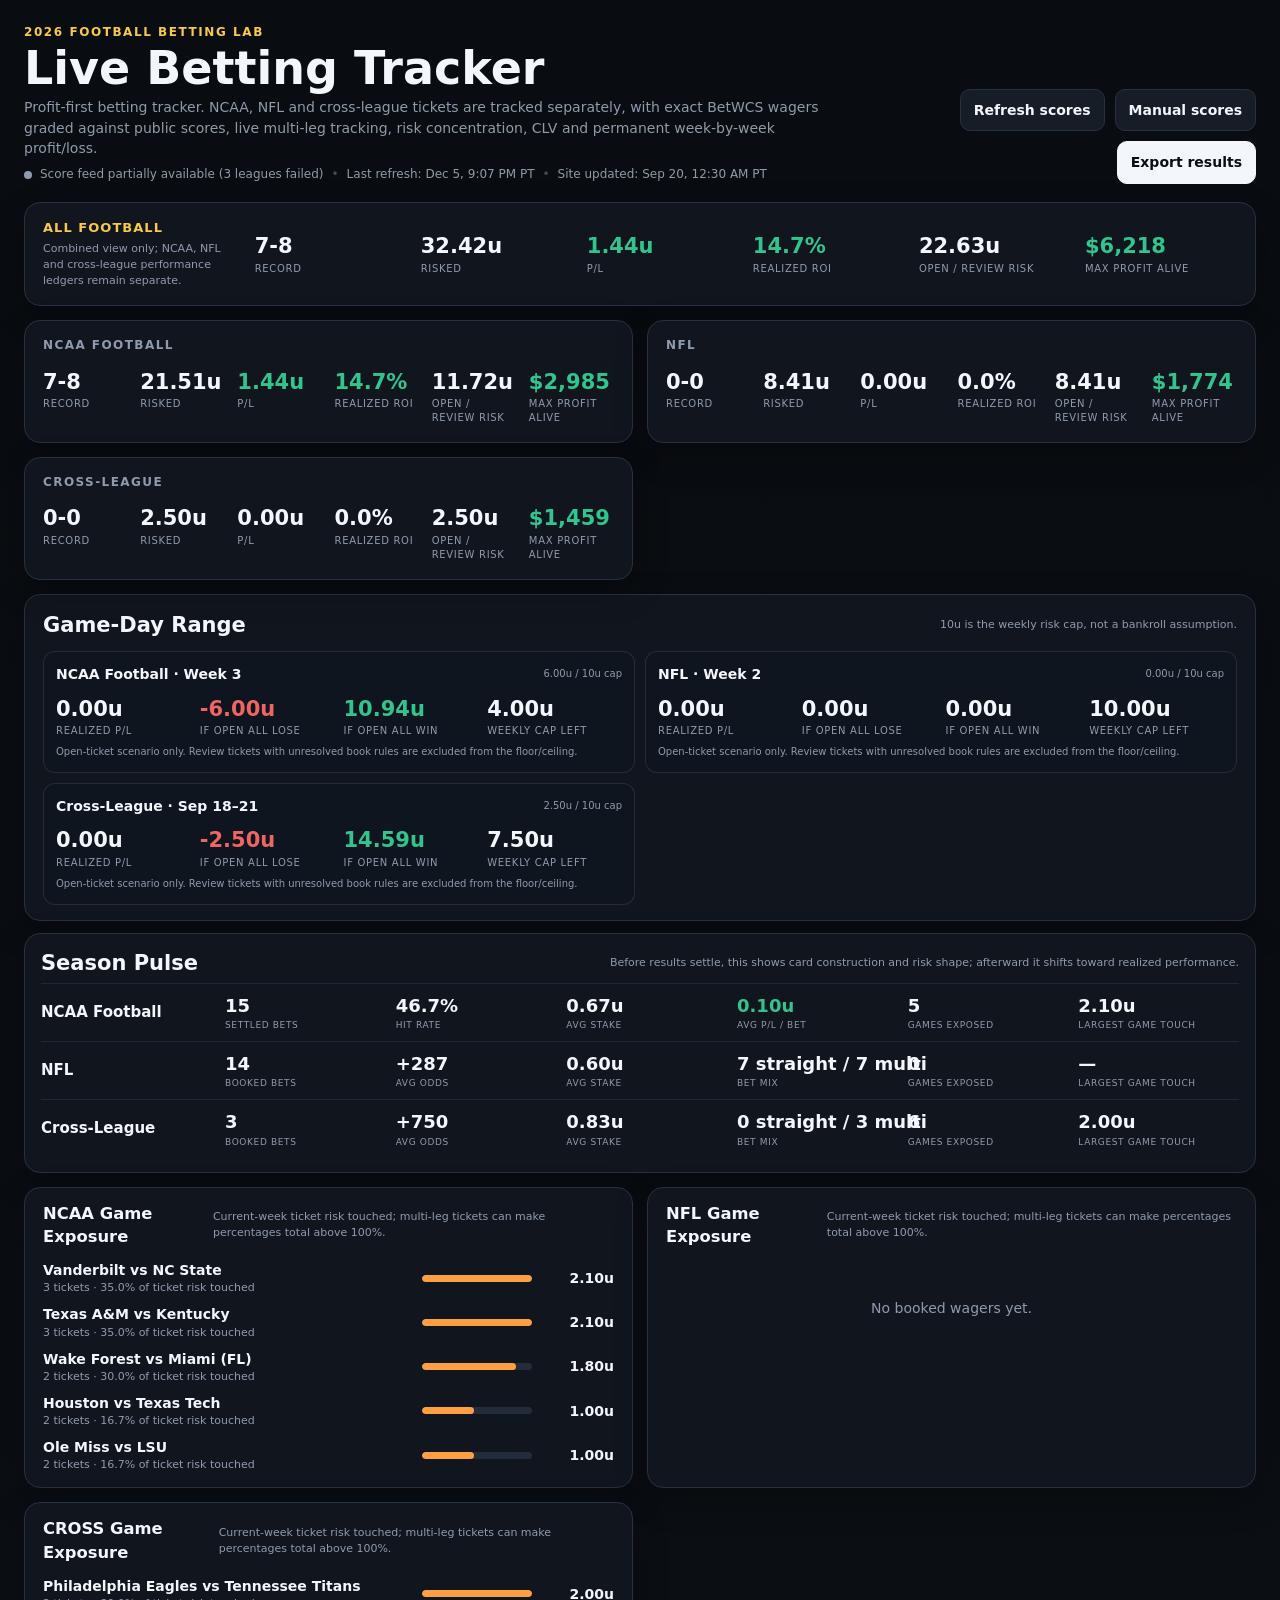
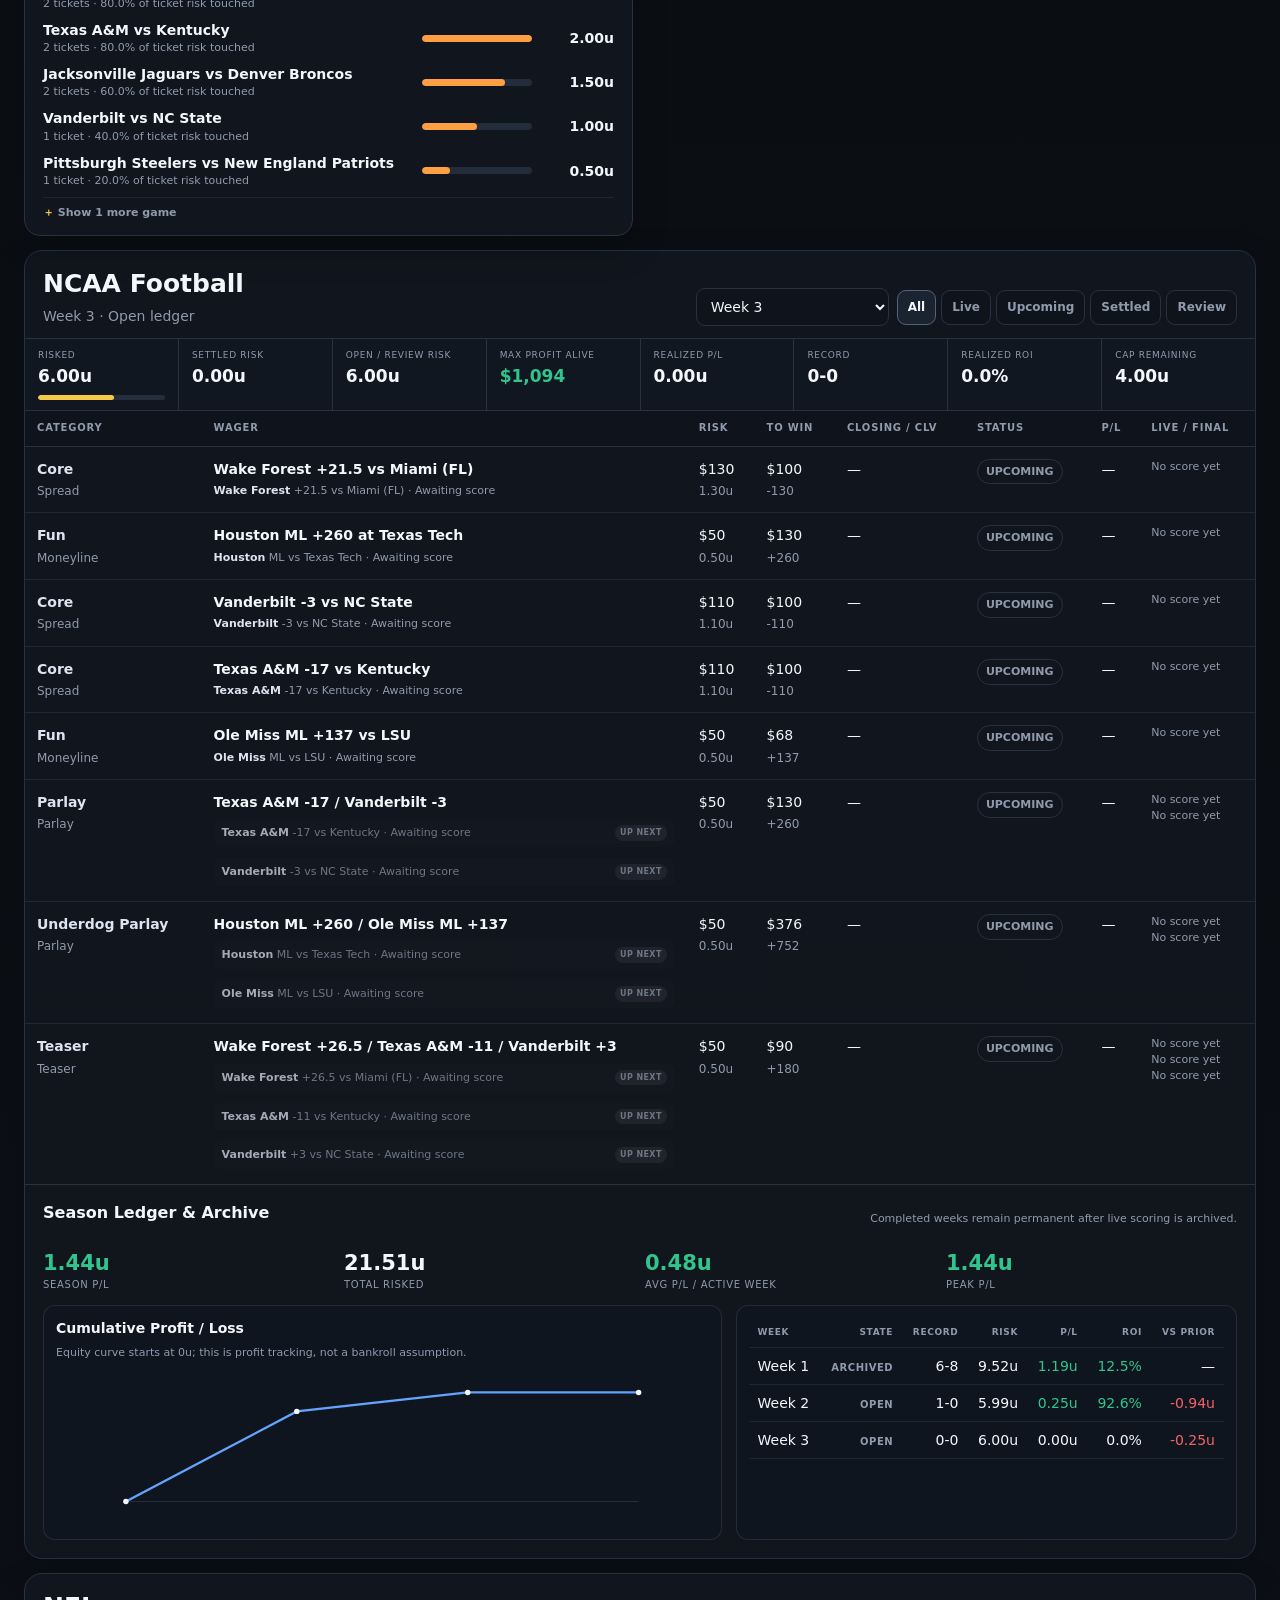
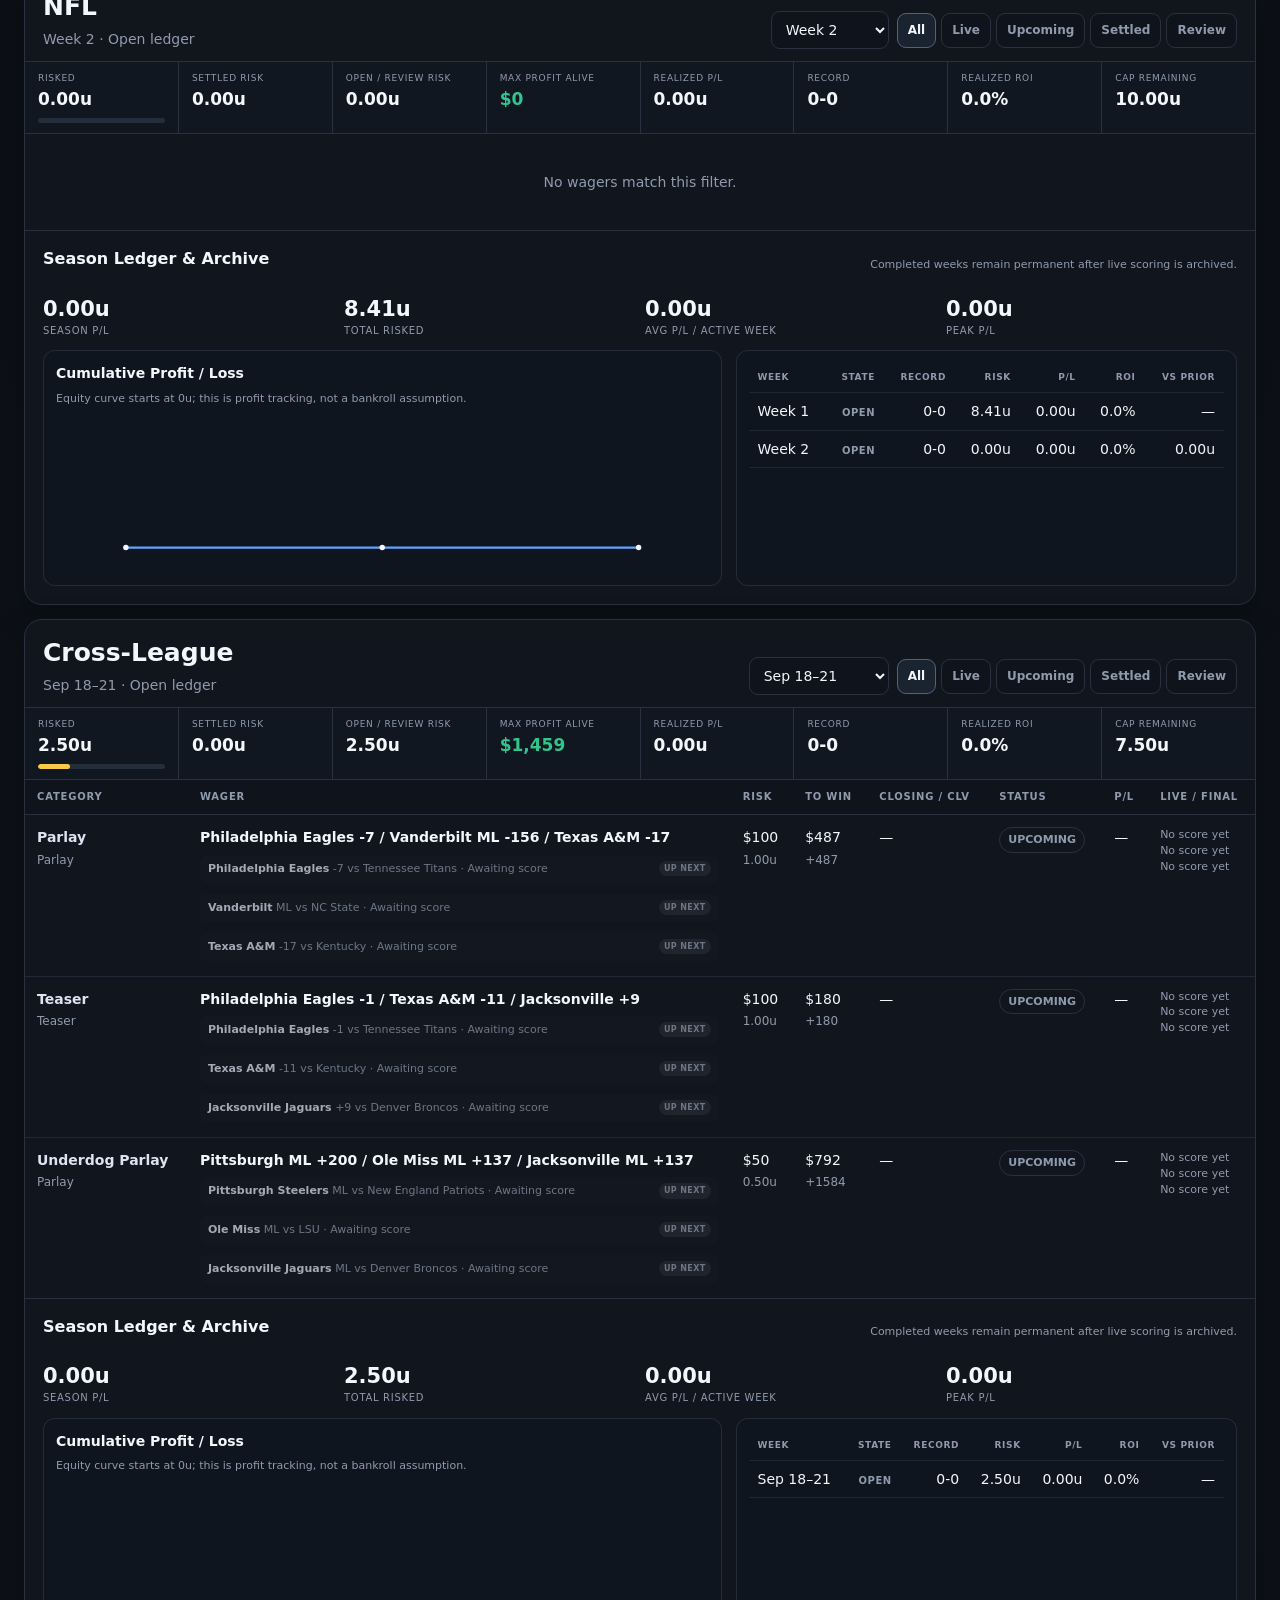
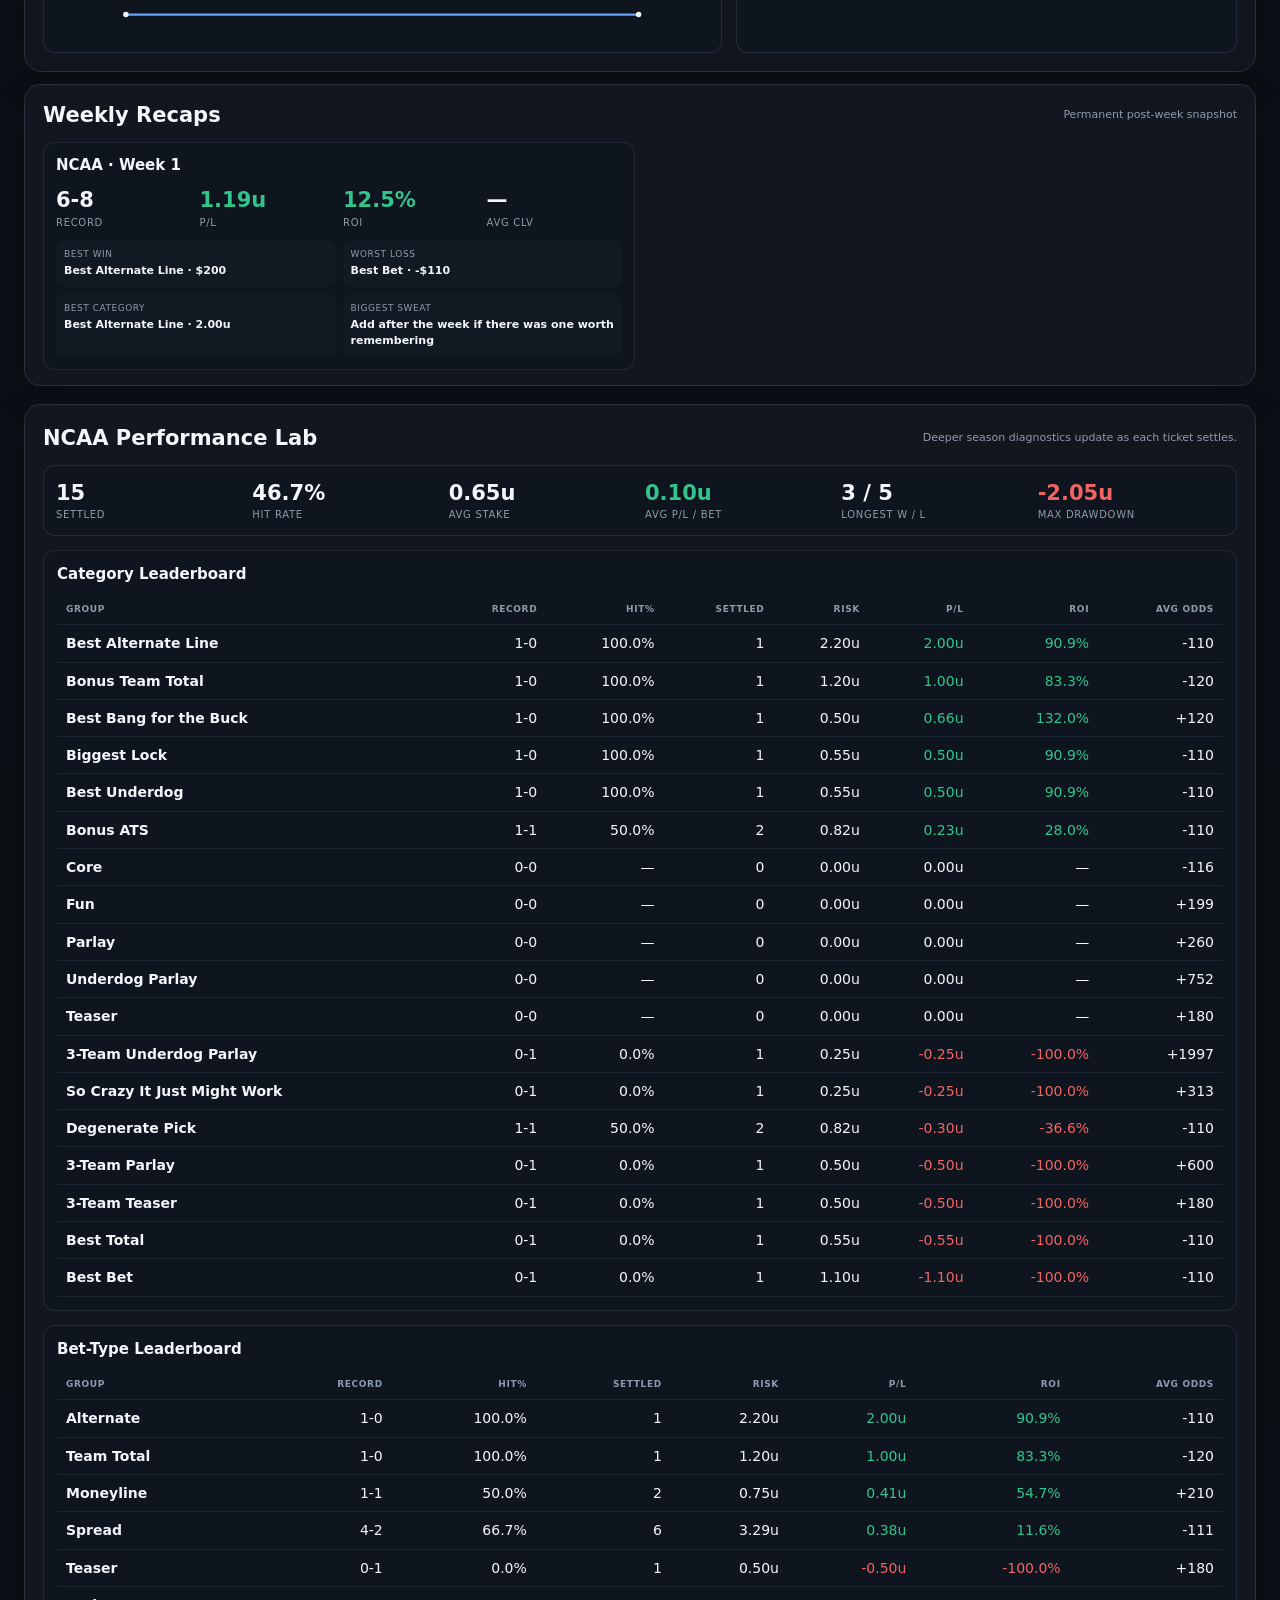
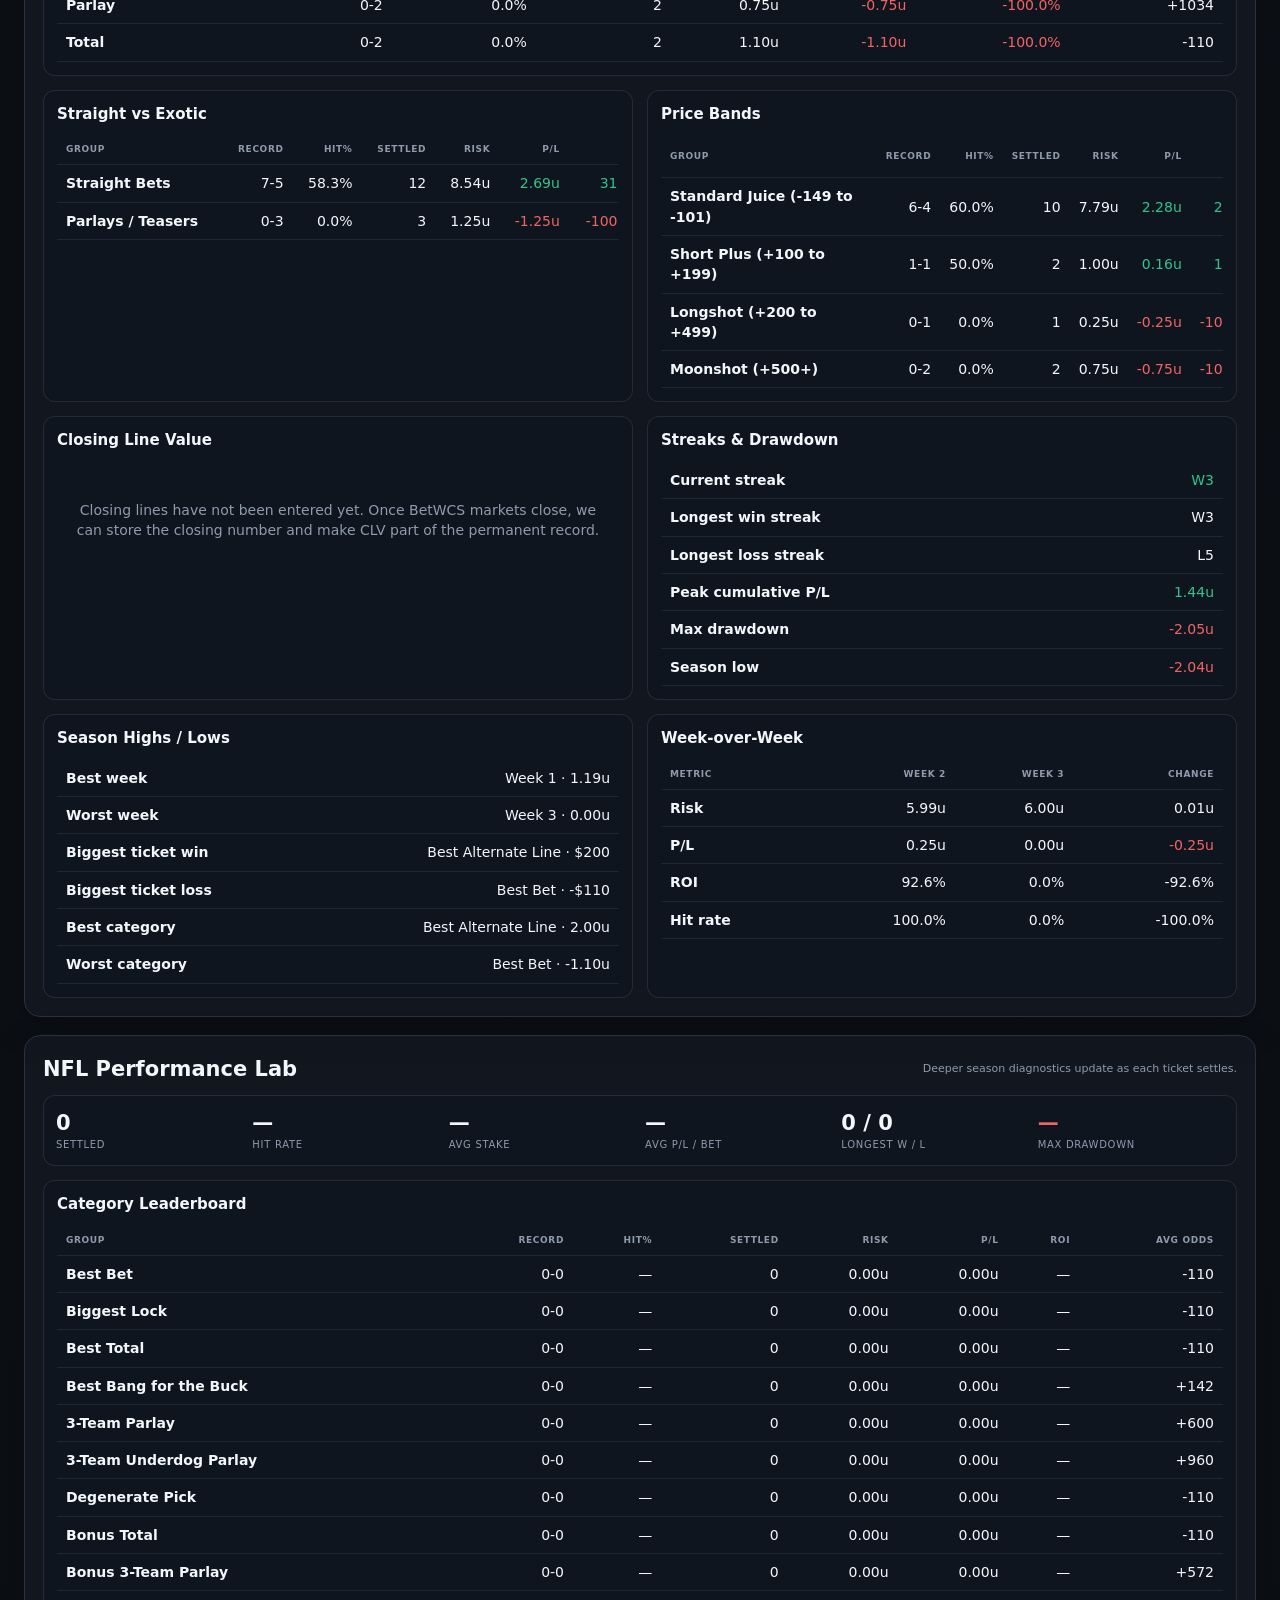
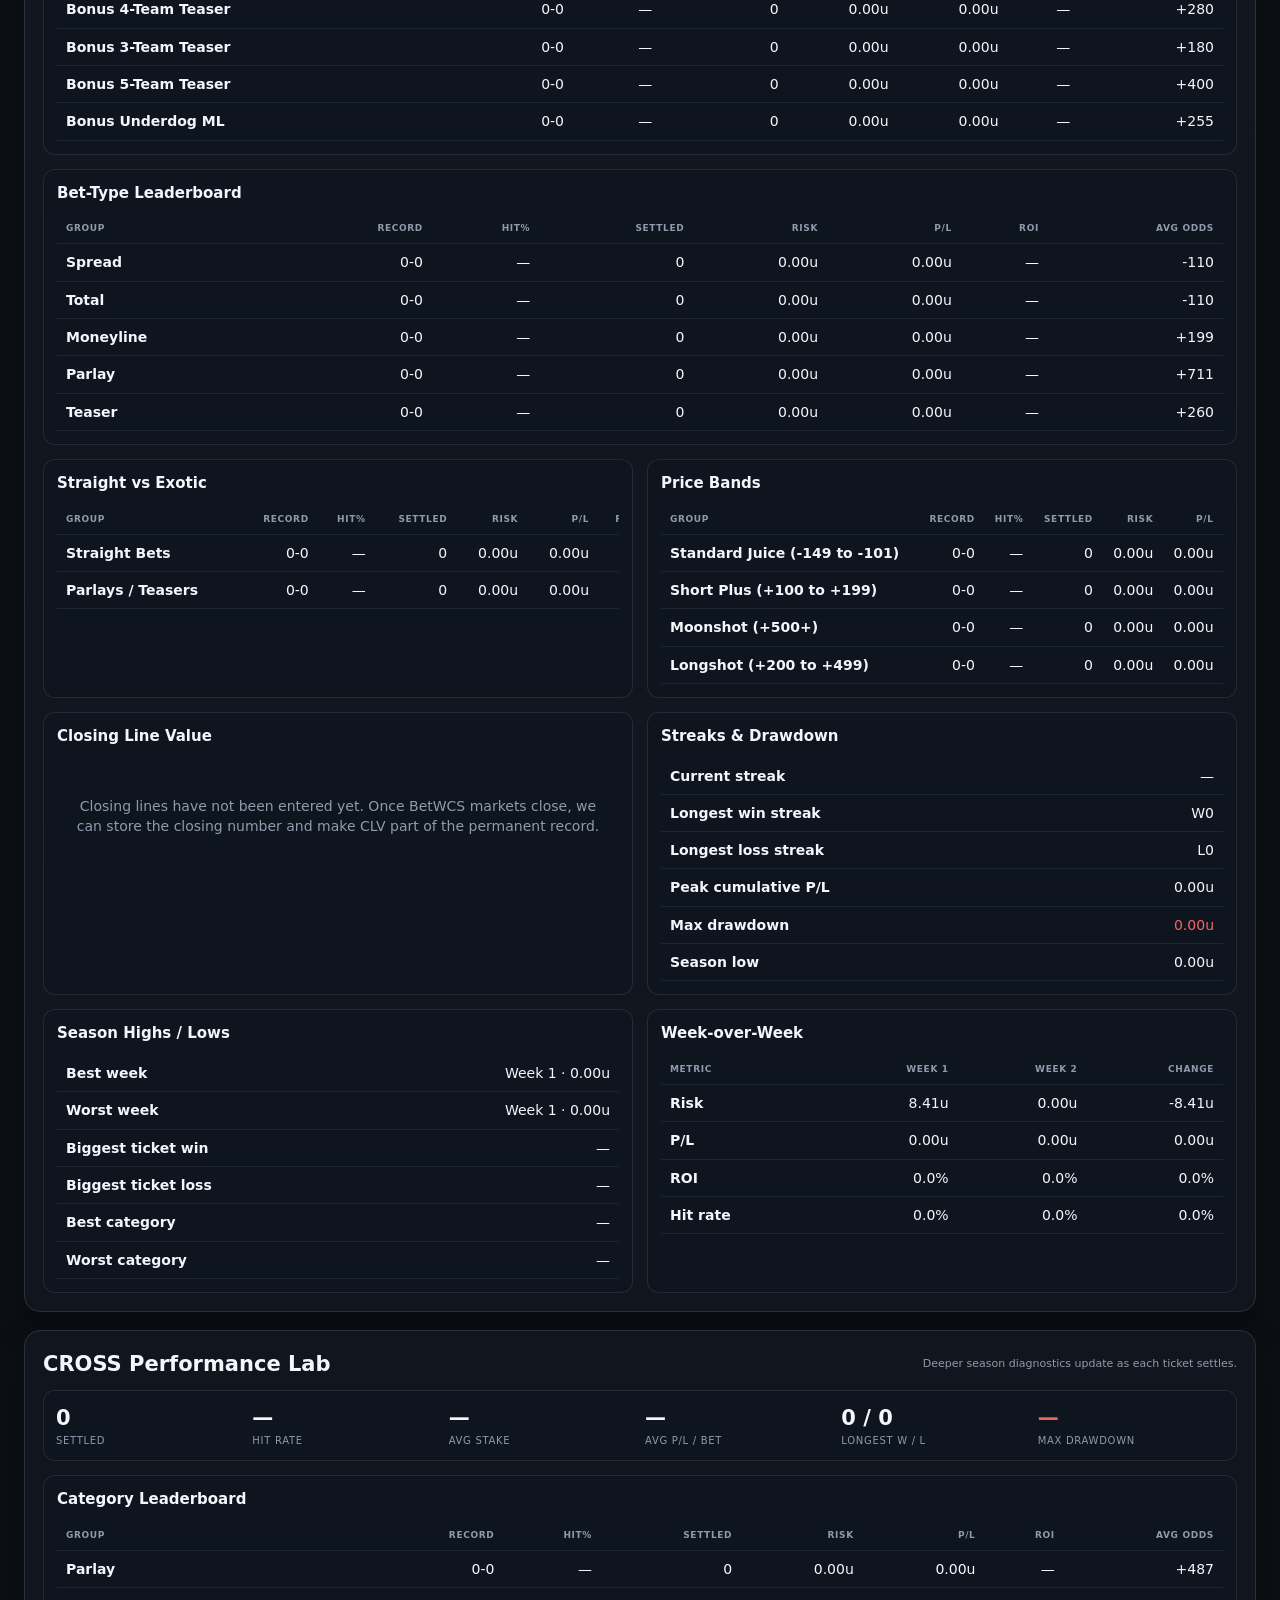
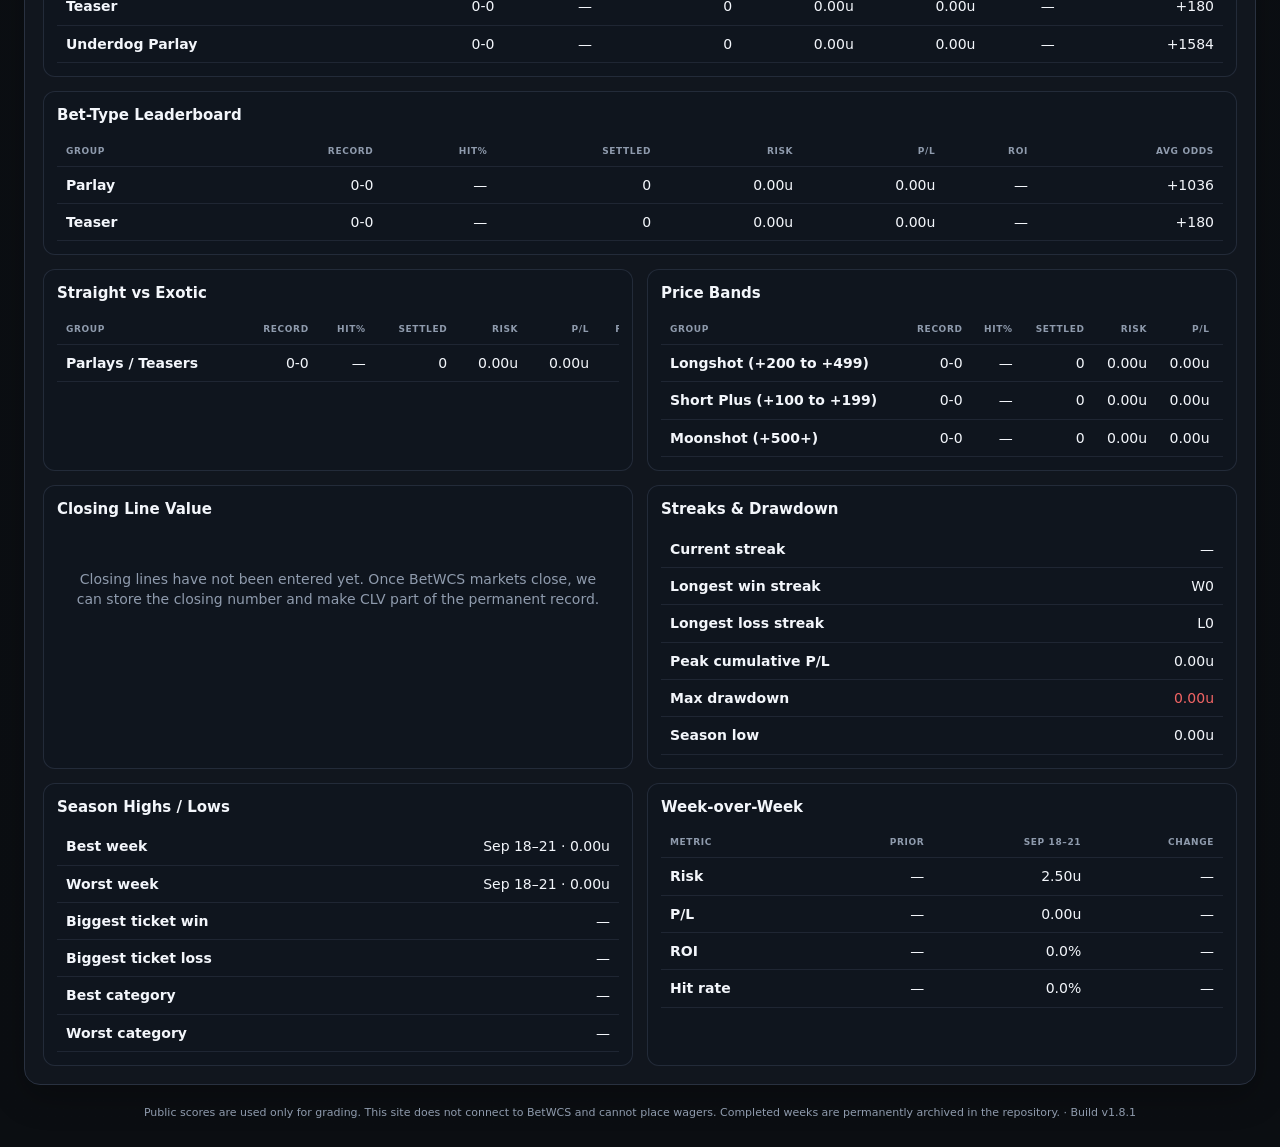
==== index.html @ 6eb891f9 "Load Week 3 data before exact score bindings" ====
<!doctype html>
<html lang="en">
<head>
  <meta charset="utf-8">
  <meta name="viewport" content="width=device-width,initial-scale=1">
  <meta name="theme-color" content="#101318">
  <meta http-equiv="Cache-Control" content="no-cache, no-store, must-revalidate">
  <meta http-equiv="Pragma" content="no-cache">
  <meta http-equiv="Expires" content="0">
  <title>2026 Football Betting Tracker</title>
  <link rel="stylesheet" href="styles.css?v=1.4">
  <link rel="stylesheet" href="v15.css?v=1.5">
  <link rel="stylesheet" href="v16.css?v=1.6">
  <link rel="stylesheet" href="v17.css?v=1.8.1">
</head>
<body>
  <div class="wrap">
    <header class="top">
      <div>
        <div class="eyebrow">2026 Football Betting Lab</div>
        <h1>Live Betting Tracker</h1>
        <div class="sub">Profit-first betting tracker. NCAA, NFL and cross-league tickets are tracked separately, with exact BetWCS wagers graded against public scores, live multi-leg tracking, risk concentration, CLV and permanent week-by-week profit/loss.</div>
        <div class="statusline"><span id="liveDot" class="dot"></span><span id="feedStatus">Loading public score feed…</span><span class="sep">•</span><span id="lastRefresh">Last refresh: —</span><span class="sep">•</span><span id="siteUpdated">Site updated: —</span></div>
      </div>
      <div class="actions"><button class="btn" id="refreshBtn" type="button">Refresh scores</button><button class="btn" id="manualBtn" type="button">Manual scores</button><button class="btn primary" id="exportBtn" type="button">Export results</button></div>
    </header>
    <section id="combinedSummary" class="combined-summary"></section>
    <section id="leagueSummaries" class="league-summary-grid"></section>
    <section id="liveSweat"></section>
    <section id="nextUp"></section>
    <section id="gameDayScenarios"></section>
    <section id="performancePulse"></section>
    <section id="exposurePanels"></section>
    <main id="leagueSections"></main>
    <section id="weekRecaps"></section>
    <section id="analytics"></section>
    <div class="footer">Public scores are used only for grading. This site does not connect to BetWCS and cannot place wagers. Completed weeks are permanently archived in the repository. · Build v1.8.1</div>
  </div>
  <dialog id="manualDialog"><div class="modal-head"><div><h3>Manual score overrides</h3><div class="small">Use only if the public feed is delayed or a matchup is not recognized.</div></div><button class="btn" id="closeManual" type="button">Close</button></div><div class="modal-body"><div id="overrideRows"></div><div class="modal-actions"><button class="btn" id="clearOverrides" type="button">Clear overrides</button><button class="btn primary" id="saveOverrides" type="button">Save & grade</button></div></div></dialog>
  <script src="data.js?v=1.8.1"></script>
  <script src="data-patches.js?v=1.8.1"></script>
  <script src="nfl-additions.js?v=1.8.1"></script>
  <script src="week3-additions.js?v=1.8.1"></script>
  <script src="score-fixes.js?v=1.8.1"></script>
  <script src="result-fixes.js?v=1.8.1"></script>
  <script>if(window.BET_TRACKER_DATA){window.BET_TRACKER_DATA.config.build='v1.8.1';window.BET_TRACKER_DATA.config.lastSiteUpdate='2026-09-20T00:30:00-07:00';}</script>
  <script src="core.js?v=1.8.1"></script>
  <script src="ui.js?v=1.8.1"></script>
  <script src="analytics.js?v=1.8.1"></script>
  <script src="gameday.js?v=1.8.1"></script>
  <script src="enhancements.js?v=1.8.1"></script>
  <script src="event-refresh.js?v=1.8.1"></script>
  <script src="boot.js?v=1.8.1"></script>
</body>
</html>
---- styles.css ----
:root{
  --bg:#0b0e12;--panel:#121720;--card:#171e29;--line:#293140;--text:#f3f6fb;--muted:#8f9bad;
  --green:#31c48d;--red:#f06464;--gold:#f7c948;--blue:#63a4ff;--orange:#ff9f43;--purple:#a78bfa;
  --shadow:0 12px 34px rgba(0,0,0,.24)
}
*{box-sizing:border-box}
html{color-scheme:dark}
body{margin:0;background:linear-gradient(180deg,#090c10 0,#0d1117 36%,#0b0e12 100%);color:var(--text);font:14px/1.45 Inter,ui-sans-serif,system-ui,-apple-system,BlinkMacSystemFont,"Segoe UI",sans-serif}
button,select,input{font:inherit}
button{cursor:pointer}
.wrap{max-width:1520px;margin:0 auto;padding:24px}
.top{display:flex;gap:20px;align-items:flex-end;justify-content:space-between;margin-bottom:18px}
.eyebrow{font-size:12px;font-weight:800;letter-spacing:.13em;text-transform:uppercase;color:var(--gold)}
h1{margin:4px 0;font-size:clamp(28px,4vw,46px);line-height:1.04}
h2,h3,h4{margin-top:0}
.sub{color:var(--muted);max-width:900px}
.actions{display:flex;gap:10px;flex-wrap:wrap;justify-content:flex-end}
.btn{border:1px solid var(--line);background:#161d27;color:var(--text);padding:10px 13px;border-radius:10px;font-weight:750}
.btn:hover{border-color:#46536a}
.btn.primary{background:#f3f6fb;color:#0b0e12;border-color:#f3f6fb}
.statusline{display:flex;align-items:center;gap:8px;margin-top:8px;color:var(--muted);font-size:12px;flex-wrap:wrap}
.sep{opacity:.45}.dot{width:8px;height:8px;border-radius:50%;background:var(--muted);flex:0 0 auto}
.dot.live{background:var(--green);box-shadow:0 0 0 4px rgba(49,196,141,.12)}
.panel{background:rgba(18,23,32,.92);border:1px solid var(--line);border-radius:16px;box-shadow:var(--shadow)}
.combined-summary{margin-bottom:14px}
.combined-card{padding:16px 18px;display:grid;grid-template-columns:minmax(180px,1.3fr) repeat(6,minmax(100px,1fr));gap:14px;align-items:center}
.combined-title{font-size:13px;font-weight:900;letter-spacing:.08em;text-transform:uppercase;color:var(--gold)}
.combined-note{font-size:11px;color:var(--muted);margin-top:4px}
.league-summary-grid{display:grid;grid-template-columns:repeat(2,minmax(0,1fr));gap:14px;margin-bottom:14px}
.league-summary{padding:16px 18px}
.league-name{font-size:12px;color:var(--muted);font-weight:800;letter-spacing:.12em;text-transform:uppercase}
.summary-row{display:grid;grid-template-columns:repeat(6,minmax(0,1fr));gap:12px;margin-top:12px}
.metric{min-width:0}.metric .v{font-weight:900;font-size:21px;white-space:nowrap}.metric .k{color:var(--muted);font-size:10px;text-transform:uppercase;letter-spacing:.07em}
.pos{color:var(--green)!important}.neg{color:var(--red)!important}.neu{color:var(--text)!important}
.section-title{display:flex;align-items:center;justify-content:space-between;gap:12px;margin-bottom:11px}
.section-title h2,.section-title h3{margin:0}.section-title .hint{color:var(--muted);font-size:11px}
.live-sweat-panel{padding:16px 18px;margin:14px 0;border-color:rgba(99,164,255,.45)}
.live-grid{display:grid;grid-template-columns:repeat(2,minmax(0,1fr));gap:10px}
.sweat-card{background:#0f151e;border:1px solid #2d3a4f;border-radius:12px;padding:12px}
.sweat-top{display:flex;justify-content:space-between;gap:10px;align-items:flex-start}
.sweat-pick{font-weight:850}.sweat-cat{font-size:10px;color:var(--muted);text-transform:uppercase;letter-spacing:.08em}
.sweat-detail{margin-top:7px;color:#dce4f1}.sweat-score{margin-top:5px;color:var(--muted);font-size:12px}
.exposure-wrap{display:grid;grid-template-columns:repeat(2,minmax(0,1fr));gap:14px;margin:14px 0}
.exposure-panel{padding:16px 18px}.exposure-list{display:grid;gap:8px}
.exposure-row{display:grid;grid-template-columns:minmax(0,1fr) 110px 72px;gap:10px;align-items:center}
.exposure-name{font-weight:750;min-width:0}.exposure-meta{color:var(--muted);font-size:11px}
.exposure-bar{height:7px;background:#222c3a;border-radius:99px;overflow:hidden}.exposure-bar span{height:100%;display:block;background:var(--orange);border-radius:99px}
.exposure-amt{text-align:right;font-variant-numeric:tabular-nums;font-weight:800}
.league-section{margin-top:18px;border:1px solid var(--line);background:rgba(18,23,32,.84);border-radius:18px;overflow:hidden;box-shadow:var(--shadow)}
.league-header{padding:18px 18px 14px;display:flex;align-items:flex-end;justify-content:space-between;gap:16px;border-bottom:1px solid var(--line)}
.league-title h2{margin:0;font-size:25px}.league-title p{margin:4px 0 0;color:var(--muted)}
.week-tools{display:flex;gap:8px;align-items:center;flex-wrap:wrap}
.week-tools select{background:#0f141c;color:var(--text);border:1px solid var(--line);border-radius:9px;padding:9px 34px 9px 10px}
.filter-group{display:flex;gap:5px;flex-wrap:wrap}
.filter-btn{border:1px solid var(--line);background:#0f141c;color:var(--muted);padding:8px 10px;border-radius:9px;font-size:12px;font-weight:750}
.filter-btn.active{color:var(--text);border-color:#53627a;background:#1a2330}
.week-strip{display:grid;grid-template-columns:repeat(8,minmax(0,1fr));gap:1px;background:var(--line);border-bottom:1px solid var(--line)}
.week-strip .cell{background:#111720;padding:12px 13px}.week-strip .label{color:var(--muted);font-size:9px;text-transform:uppercase;letter-spacing:.08em}.week-strip .num{font-weight:850;font-size:17px;margin-top:2px;white-space:nowrap}
.capbar{height:5px;background:#242d3a;margin-top:6px;border-radius:99px;overflow:hidden}.capbar span{display:block;height:100%;background:var(--gold);border-radius:99px}
.table-wrap{overflow-x:auto}
.bets{width:100%;border-collapse:collapse;min-width:1160px}
.bets th{position:sticky;top:0;background:#0f141c;color:var(--muted);font-size:10px;text-transform:uppercase;letter-spacing:.08em;text-align:left;padding:10px 12px;border-bottom:1px solid var(--line)}
.bets td{padding:12px;border-bottom:1px solid rgba(41,49,64,.72);vertical-align:top}
.bets tr:last-child td{border-bottom:0}.bets tbody tr:hover{background:rgba(255,255,255,.018)}
.category{font-weight:800;color:#dce4f1}.pick{font-weight:750}.meta{color:var(--muted);font-size:12px;margin-top:4px}.small{font-size:11px;color:var(--muted)}
.stake,.money{font-variant-numeric:tabular-nums;white-space:nowrap}
.badge{display:inline-flex;align-items:center;gap:6px;border-radius:999px;padding:4px 8px;font-size:11px;font-weight:850;border:1px solid var(--line);white-space:nowrap}
.badge.win{color:var(--green);border-color:rgba(49,196,141,.45);background:rgba(49,196,141,.08)}
.badge.loss{color:var(--red);border-color:rgba(240,100,100,.45);background:rgba(240,100,100,.08)}
.badge.push{color:var(--gold);border-color:rgba(247,201,72,.45);background:rgba(247,201,72,.08)}
.badge.live{color:var(--blue);border-color:rgba(99,164,255,.45);background:rgba(99,164,255,.08)}
.badge.open{color:var(--muted)}.badge.planned{color:var(--purple);border-color:rgba(167,139,250,.4);background:rgba(167,139,250,.08)}
.badge.pass{color:var(--orange);border-color:rgba(255,159,67,.4);background:rgba(255,159,67,.08)}
.leglist{display:flex;flex-direction:column;gap:5px}.leg{font-size:11px;color:var(--muted)}.leg strong{color:#dce4f1}
.empty{padding:38px 18px;text-align:center;color:var(--muted)}
.mobile-bets{display:none;padding:10px}.bet-card{background:#10161f;border:1px solid rgba(41,49,64,.9);border-radius:12px;padding:12px;margin-bottom:9px}
.bet-card-head{display:flex;justify-content:space-between;gap:10px}.bet-card-pick{font-weight:850;margin-top:3px}.bet-card-grid{display:grid;grid-template-columns:repeat(3,1fr);gap:8px;margin-top:10px}.bet-card-grid .k{font-size:9px;color:var(--muted);text-transform:uppercase}.bet-card-grid .v{font-weight:800;margin-top:2px}
.season{border-top:1px solid var(--line);padding:16px 18px 18px}.season h3{margin:0 0 12px;font-size:16px}
.season-grid{display:grid;grid-template-columns:minmax(0,1.15fr) minmax(0,.85fr);gap:14px}
.chart-card,.stat-card{background:#0f151e;border:1px solid rgba(41,49,64,.8);border-radius:12px;padding:12px}
.chart-title{font-weight:800;margin-bottom:7px}.chart-sub{font-size:11px;color:var(--muted)}
.pnl-chart{width:100%;height:160px;display:block;margin-top:6px}.axis{stroke:#293140;stroke-width:1}.line{fill:none;stroke:#63a4ff;stroke-width:2.5}.dotpoint{fill:#f3f6fb}
.season-table,.leader-table{width:100%;border-collapse:collapse}
.season-table th,.season-table td,.leader-table th,.leader-table td{padding:8px 9px;border-bottom:1px solid rgba(41,49,64,.65);text-align:right;font-variant-numeric:tabular-nums}
.season-table th:first-child,.season-table td:first-child,.leader-table th:first-child,.leader-table td:first-child{text-align:left}
.season-table th,.leader-table th{font-size:9px;color:var(--muted);text-transform:uppercase;letter-spacing:.07em}
.analytics-section{margin-top:18px;padding:18px}
.analytics-grid{display:grid;grid-template-columns:repeat(2,minmax(0,1fr));gap:14px}
.analytics-card{background:#0f151e;border:1px solid rgba(41,49,64,.8);border-radius:12px;padding:13px;min-width:0}
.analytics-card h3{font-size:15px;margin:0 0 10px}
.clv-summary{display:grid;grid-template-columns:repeat(3,1fr);gap:9px}.clv-box{background:#111923;border-radius:9px;padding:10px}.clv-box .v{font-size:20px;font-weight:900}.clv-box .k{font-size:9px;color:var(--muted);text-transform:uppercase}
dialog{border:1px solid var(--line);border-radius:16px;background:#111720;color:var(--text);width:min(780px,calc(100% - 28px));box-shadow:0 28px 90px rgba(0,0,0,.55);padding:0}
dialog::backdrop{background:rgba(0,0,0,.72)}.modal-head{display:flex;justify-content:space-between;align-items:center;padding:15px 17px;border-bottom:1px solid var(--line)}
.modal-head h3{margin:0}.modal-body{padding:16px;max-height:70vh;overflow:auto}
.override-grid{display:grid;grid-template-columns:minmax(180px,1fr) 90px 90px 120px;gap:8px;align-items:center;margin-bottom:9px}
.override-grid input,.override-grid select{width:100%;background:#0c1118;color:var(--text);border:1px solid var(--line);border-radius:8px;padding:8px}
.modal-actions{display:flex;gap:8px;justify-content:flex-end;margin-top:14px}
.footer{color:var(--muted);font-size:11px;padding:20px 4px 2px;text-align:center}
@media(max-width:1100px){
  .combined-card{grid-template-columns:repeat(4,minmax(0,1fr))}.combined-card>div:first-child{grid-column:1/-1}
  .summary-row{grid-template-columns:repeat(3,1fr)}.week-strip{grid-template-columns:repeat(4,1fr)}
  .season-grid{grid-template-columns:1fr}.analytics-grid{grid-template-columns:1fr}
}
@media(max-width:820px){
  .wrap{padding:14px}.top{align-items:flex-start;flex-direction:column}.actions{justify-content:flex-start}
  .league-summary-grid,.exposure-wrap,.live-grid{grid-template-columns:1fr}
  .league-header{align-items:flex-start;flex-direction:column}.week-strip{grid-template-columns:repeat(2,1fr)}
  .table-wrap{display:none}.mobile-bets{display:block}.statusline .sep{display:none}.statusline{display:grid;grid-template-columns:auto 1fr}
  .statusline #lastRefresh,.statusline #siteUpdated{grid-column:2}
}
@media(max-width:520px){
  .combined-card{grid-template-columns:repeat(2,minmax(0,1fr));padding:14px}
  .summary-row{grid-template-columns:repeat(2,1fr)}.metric .v{font-size:19px}
  .exposure-row{grid-template-columns:minmax(0,1fr) 80px 58px}.bet-card-grid{grid-template-columns:repeat(2,1fr)}
  .clv-summary{grid-template-columns:1fr}.week-strip .num{font-size:15px}
}
---- v15.css ----
.performance-pulse{padding:16px 18px;margin:14px 0}.pulse-league{display:grid;grid-template-columns:170px minmax(0,1fr);gap:14px;align-items:center;padding:12px 0;border-top:1px solid rgba(41,49,64,.65)}.pulse-league:first-of-type{border-top:0;padding-top:2px}.pulse-name{font-weight:900;font-size:15px}.pulse-metrics{display:grid;grid-template-columns:repeat(6,minmax(0,1fr));gap:10px}.sweat-progress{height:6px;margin-top:10px;background:#232d3b;border-radius:999px;overflow:hidden}.sweat-progress span{display:block;height:100%;background:var(--blue);border-radius:999px}.sweat-money{margin-top:8px;color:var(--muted);font-size:11px}.badge.review{color:var(--orange);border-color:rgba(255,159,67,.5);background:rgba(255,159,67,.1)}.review-note{margin-top:9px;padding:8px 10px;border:1px solid rgba(255,159,67,.32);background:rgba(255,159,67,.07);border-radius:8px;color:#ffd1a4;font-size:11px}.season-mini{display:grid;grid-template-columns:repeat(4,minmax(0,1fr));gap:10px;margin-bottom:12px}.archive-scroll{overflow-x:auto}.archive-state{white-space:nowrap;color:var(--muted);font-size:10px;font-weight:800;text-transform:uppercase;letter-spacing:.05em}.analytics-kpis{display:grid;grid-template-columns:repeat(6,minmax(0,1fr));gap:10px;margin-bottom:14px;padding:12px;background:#0f151e;border:1px solid rgba(41,49,64,.8);border-radius:12px}.analytics-card.wide{grid-column:span 2}.analytics-scroll{overflow-x:auto}.analytics-scroll .leader-table{min-width:680px}.clv-summary{grid-template-columns:repeat(3,1fr)}.clv-detail{margin-top:10px;color:var(--muted);font-size:11px}.leader-table td:first-child{font-weight:700}@media(max-width:1100px){.pulse-metrics,.analytics-kpis{grid-template-columns:repeat(3,1fr)}.analytics-card.wide{grid-column:auto}.season-mini{grid-template-columns:repeat(2,1fr)}}@media(max-width:820px){.pulse-league{grid-template-columns:1fr}.pulse-metrics{grid-template-columns:repeat(3,1fr)}}@media(max-width:520px){.pulse-metrics,.analytics-kpis{grid-template-columns:repeat(2,1fr)}.season-mini{grid-template-columns:repeat(2,1fr)}.clv-summary{grid-template-columns:repeat(2,1fr)}}
---- v16.css ----
/* v1.6 game-day control center */
.nextup-panel,.scenario-panel,.recap-panel{padding:15px 18px;margin:12px 0}
.nextup-grid{display:grid;grid-template-columns:repeat(5,minmax(0,1fr));gap:9px}
.nextup-card{background:#0f151e;border:1px solid rgba(41,49,64,.85);border-radius:12px;padding:11px;min-width:0}
.nextup-card.primary-next{border-color:rgba(247,201,72,.55);box-shadow:inset 0 0 0 1px rgba(247,201,72,.08)}
.nextup-time{font-size:10px;text-transform:uppercase;letter-spacing:.07em;color:var(--gold);font-weight:850}
.nextup-game{font-weight:900;font-size:14px;margin-top:4px}
.nextup-touch{font-size:11px;color:var(--muted);margin-top:3px}
.nextup-angles{display:flex;flex-direction:column;gap:3px;margin-top:8px;font-size:10px;color:#cbd5e1}.nextup-angles span{overflow:hidden;text-overflow:ellipsis;white-space:nowrap}.nextup-angles strong{color:#fff}
.scenario-cards{display:grid;grid-template-columns:repeat(2,minmax(0,1fr));gap:10px}.scenario-card{background:#0f151e;border:1px solid rgba(41,49,64,.82);border-radius:12px;padding:12px}.scenario-head{display:flex;justify-content:space-between;gap:10px;align-items:center}.scenario-head span{font-size:10px;color:var(--muted)}.scenario-grid{display:grid;grid-template-columns:repeat(4,minmax(0,1fr));gap:9px;margin-top:9px}.scenario-note{font-size:10px;color:var(--muted);margin-top:7px}
.compact-pulse{padding:14px 16px}.compact-pulse .section-title{margin-bottom:5px}.compact-pulse .pulse-league{padding:9px 0}.v16-pulse .metric .v{font-size:18px}.v16-pulse .metric .k{font-size:9px}
.exposure-panel{padding-top:14px;padding-bottom:14px}.exposure-more{margin-top:8px;border-top:1px solid rgba(41,49,64,.55);padding-top:7px}.exposure-more summary{cursor:pointer;color:var(--muted);font-size:11px;font-weight:800;list-style:none}.exposure-more summary::-webkit-details-marker{display:none}.exposure-more summary:before{content:'＋ ';color:var(--gold)}.exposure-more[open] summary:before{content:'− '}.extra-exposure{margin-top:8px}
.recap-grid{display:grid;grid-template-columns:repeat(2,minmax(0,1fr));gap:10px}.recap-card{background:#0f151e;border:1px solid rgba(41,49,64,.82);border-radius:12px;padding:12px}.recap-title{font-size:15px;font-weight:900}.recap-metrics{display:grid;grid-template-columns:repeat(4,1fr);gap:8px;margin-top:9px}.recap-notes{display:grid;grid-template-columns:repeat(2,minmax(0,1fr));gap:7px;margin-top:10px}.recap-notes>div{background:#111923;border-radius:9px;padding:8px}.recap-notes span{display:block;color:var(--muted);font-size:9px;text-transform:uppercase;letter-spacing:.06em}.recap-notes strong{display:block;margin-top:2px;font-size:11px}
.performance-pulse{margin-top:12px}.exposure-wrap{margin:12px 0}.league-section{margin-top:14px}.league-header{padding-top:15px;padding-bottom:12px}.week-strip .cell{padding-top:10px;padding-bottom:10px}
@media(max-width:1200px){.nextup-grid{grid-template-columns:repeat(3,minmax(0,1fr))}.scenario-grid{grid-template-columns:repeat(2,1fr)}}
@media(max-width:820px){.nextup-grid,.scenario-cards,.recap-grid{grid-template-columns:1fr}.recap-metrics{grid-template-columns:repeat(2,1fr)}}
@media(max-width:520px){.nextup-grid{grid-template-columns:1fr}.scenario-grid,.recap-notes{grid-template-columns:1fr 1fr}.scenario-head{align-items:flex-start;flex-direction:column}.v16-pulse{grid-template-columns:repeat(2,1fr)!important}}
---- v17.css ----
/* v1.7 TV/network labels + multi-leg state tracking */
.tv-badge{display:inline-flex;align-items:center;gap:5px;margin-top:6px;padding:3px 7px;border-radius:999px;background:#151d29;border:1px solid rgba(148,163,184,.2);color:#dbe5f0;font-size:9px;font-weight:850;letter-spacing:.04em;text-transform:uppercase}
.nextup-card.primary-next .tv-badge{border-color:rgba(247,201,72,.35);color:#fff3b0}
.leg[data-leg-status]{position:relative;margin:3px 0;padding:5px 7px;border-radius:7px;border:1px solid transparent;transition:.15s ease;background:rgba(255,255,255,.015)}
.leg-status-live{background:rgba(247,201,72,.12)!important;border-color:rgba(247,201,72,.5)!important;box-shadow:inset 3px 0 0 rgba(247,201,72,.9)}
.leg-status-win{background:rgba(34,197,94,.11)!important;border-color:rgba(34,197,94,.38)!important;box-shadow:inset 3px 0 0 rgba(34,197,94,.9)}
.leg-status-loss{background:rgba(239,68,68,.1)!important;border-color:rgba(239,68,68,.34)!important;box-shadow:inset 3px 0 0 rgba(239,68,68,.85)}
.leg-status-push{background:rgba(148,163,184,.08)!important;border-color:rgba(148,163,184,.28)!important}
.leg-status-open{opacity:.72}
.leg-state{float:right;margin-left:8px;padding:2px 5px;border-radius:999px;background:rgba(255,255,255,.07);font-size:8px;font-weight:900;letter-spacing:.05em}
.leg-status-live .leg-state{color:#ffe68a;background:rgba(247,201,72,.14)}
.leg-status-win .leg-state{color:#86efac;background:rgba(34,197,94,.13)}
.leg-status-loss .leg-state{color:#fca5a5;background:rgba(239,68,68,.12)}
.live-leg-board{display:flex;flex-direction:column;gap:5px;margin:10px 0 8px}.live-leg-row{display:flex;justify-content:space-between;gap:12px;align-items:center;padding:7px 8px;border-radius:8px;border:1px solid transparent;font-size:10px}.live-leg-pick{font-weight:850;color:#eef2f7}.live-leg-meta{white-space:nowrap;font-size:9px;font-weight:900;letter-spacing:.04em}.live-leg-row.leg-status-open{background:#111923}.live-leg-row.leg-status-live .live-leg-meta{color:#ffe68a}.live-leg-row.leg-status-win .live-leg-meta{color:#86efac}.live-leg-row.leg-status-loss .live-leg-meta{color:#fca5a5}
@media(max-width:520px){.live-leg-row{align-items:flex-start;flex-direction:column;gap:3px}.live-leg-meta{white-space:normal}}
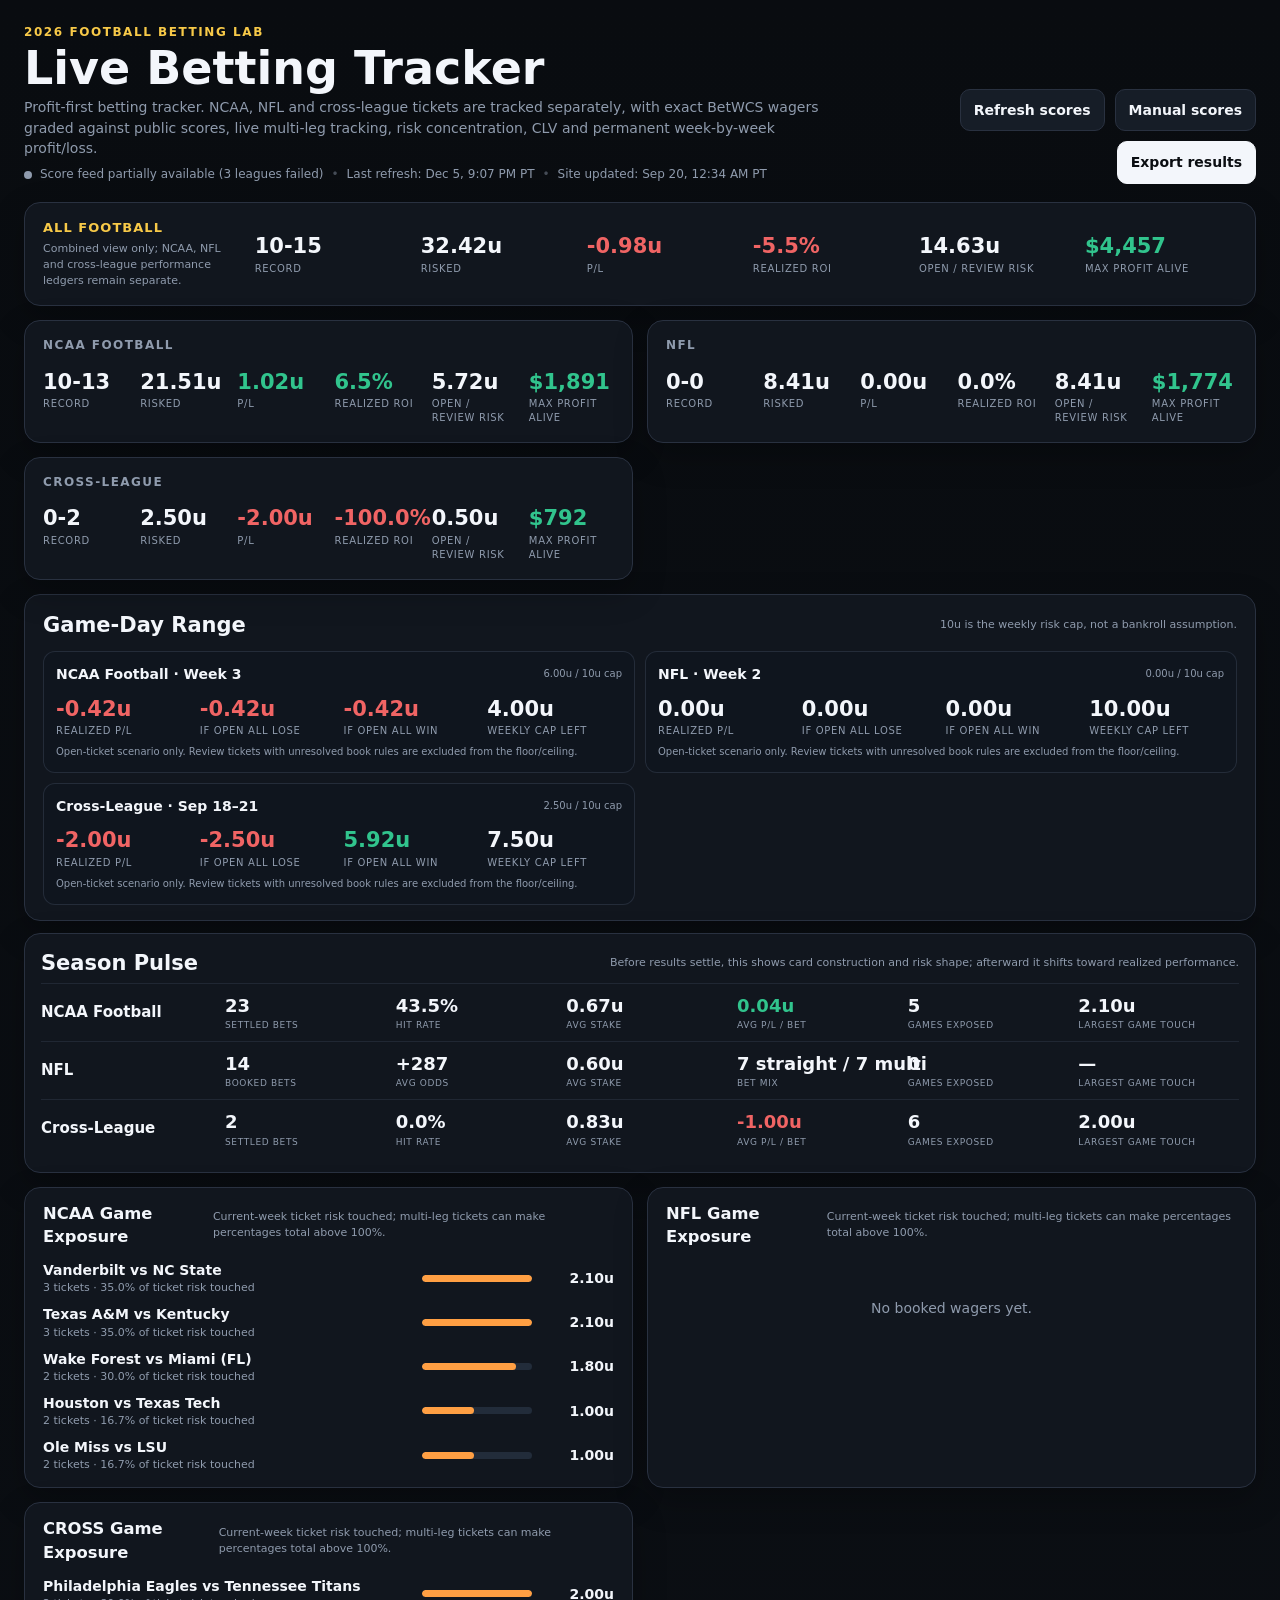
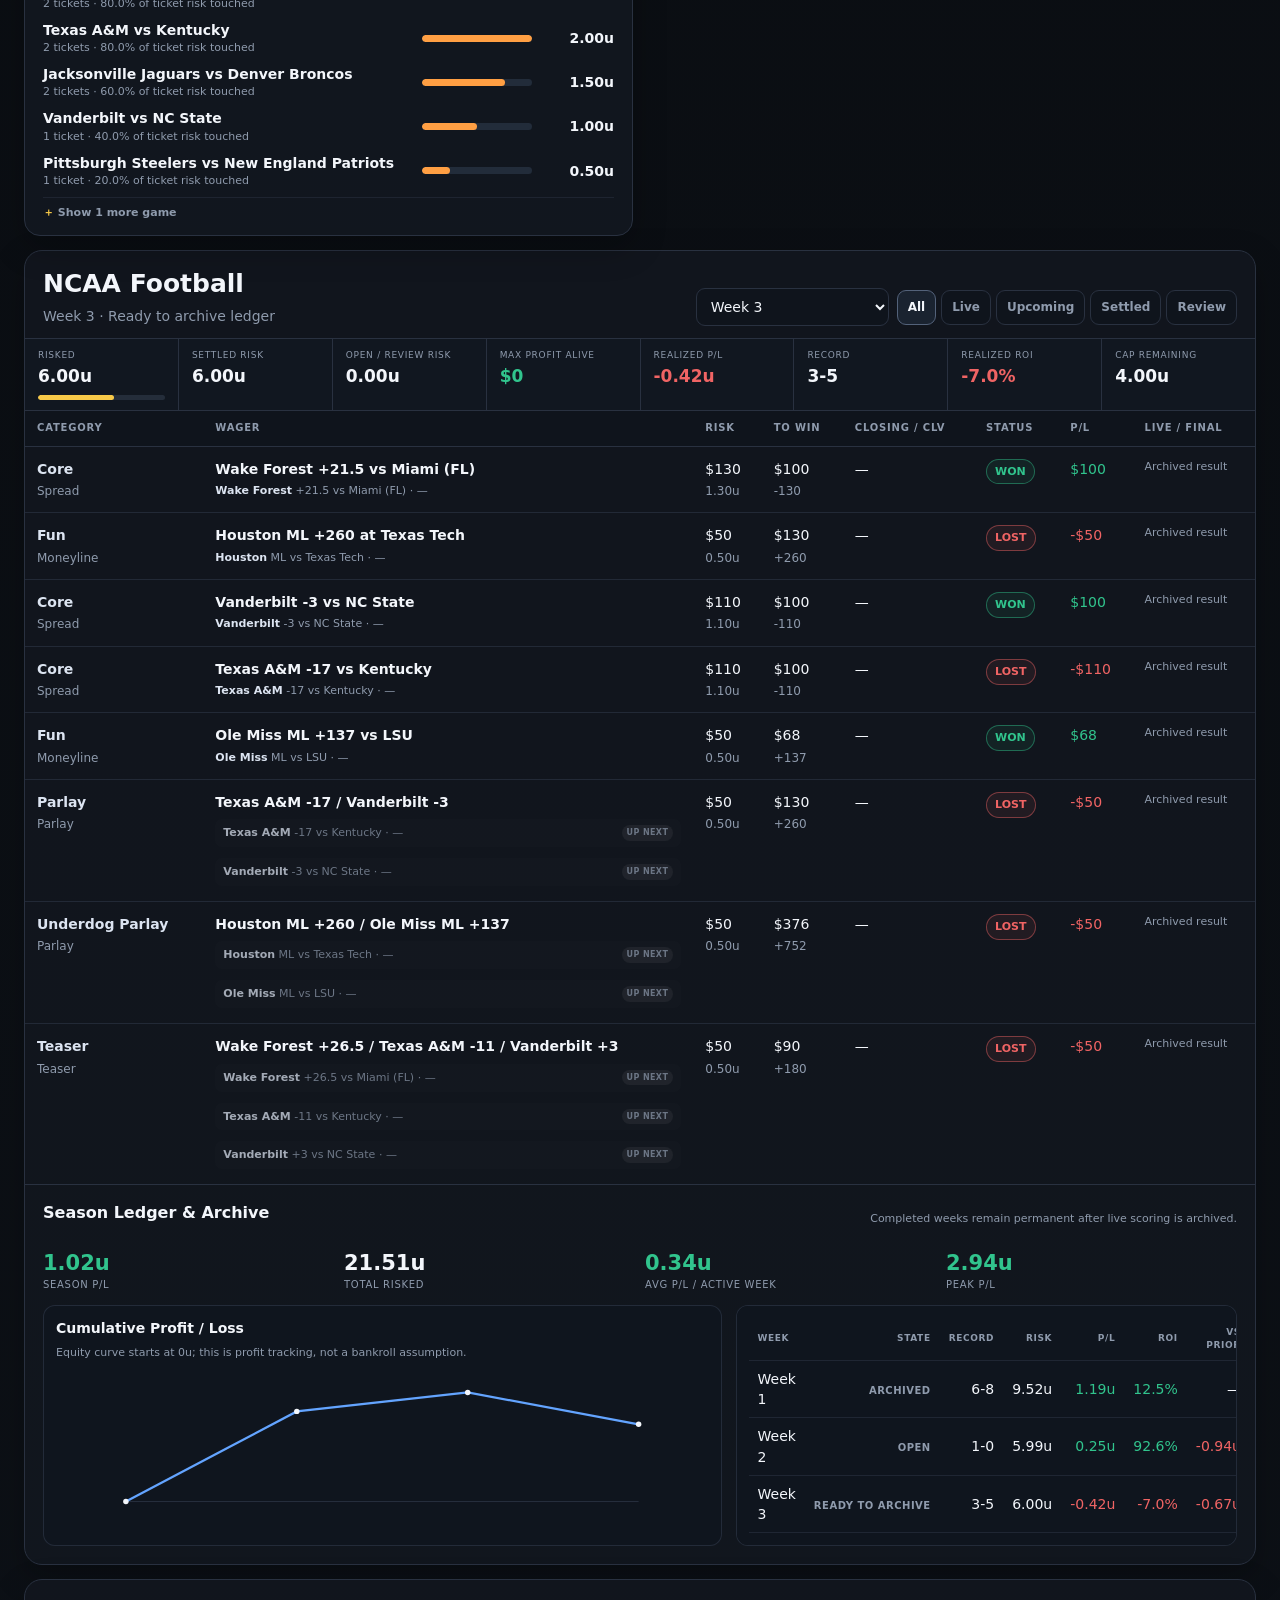
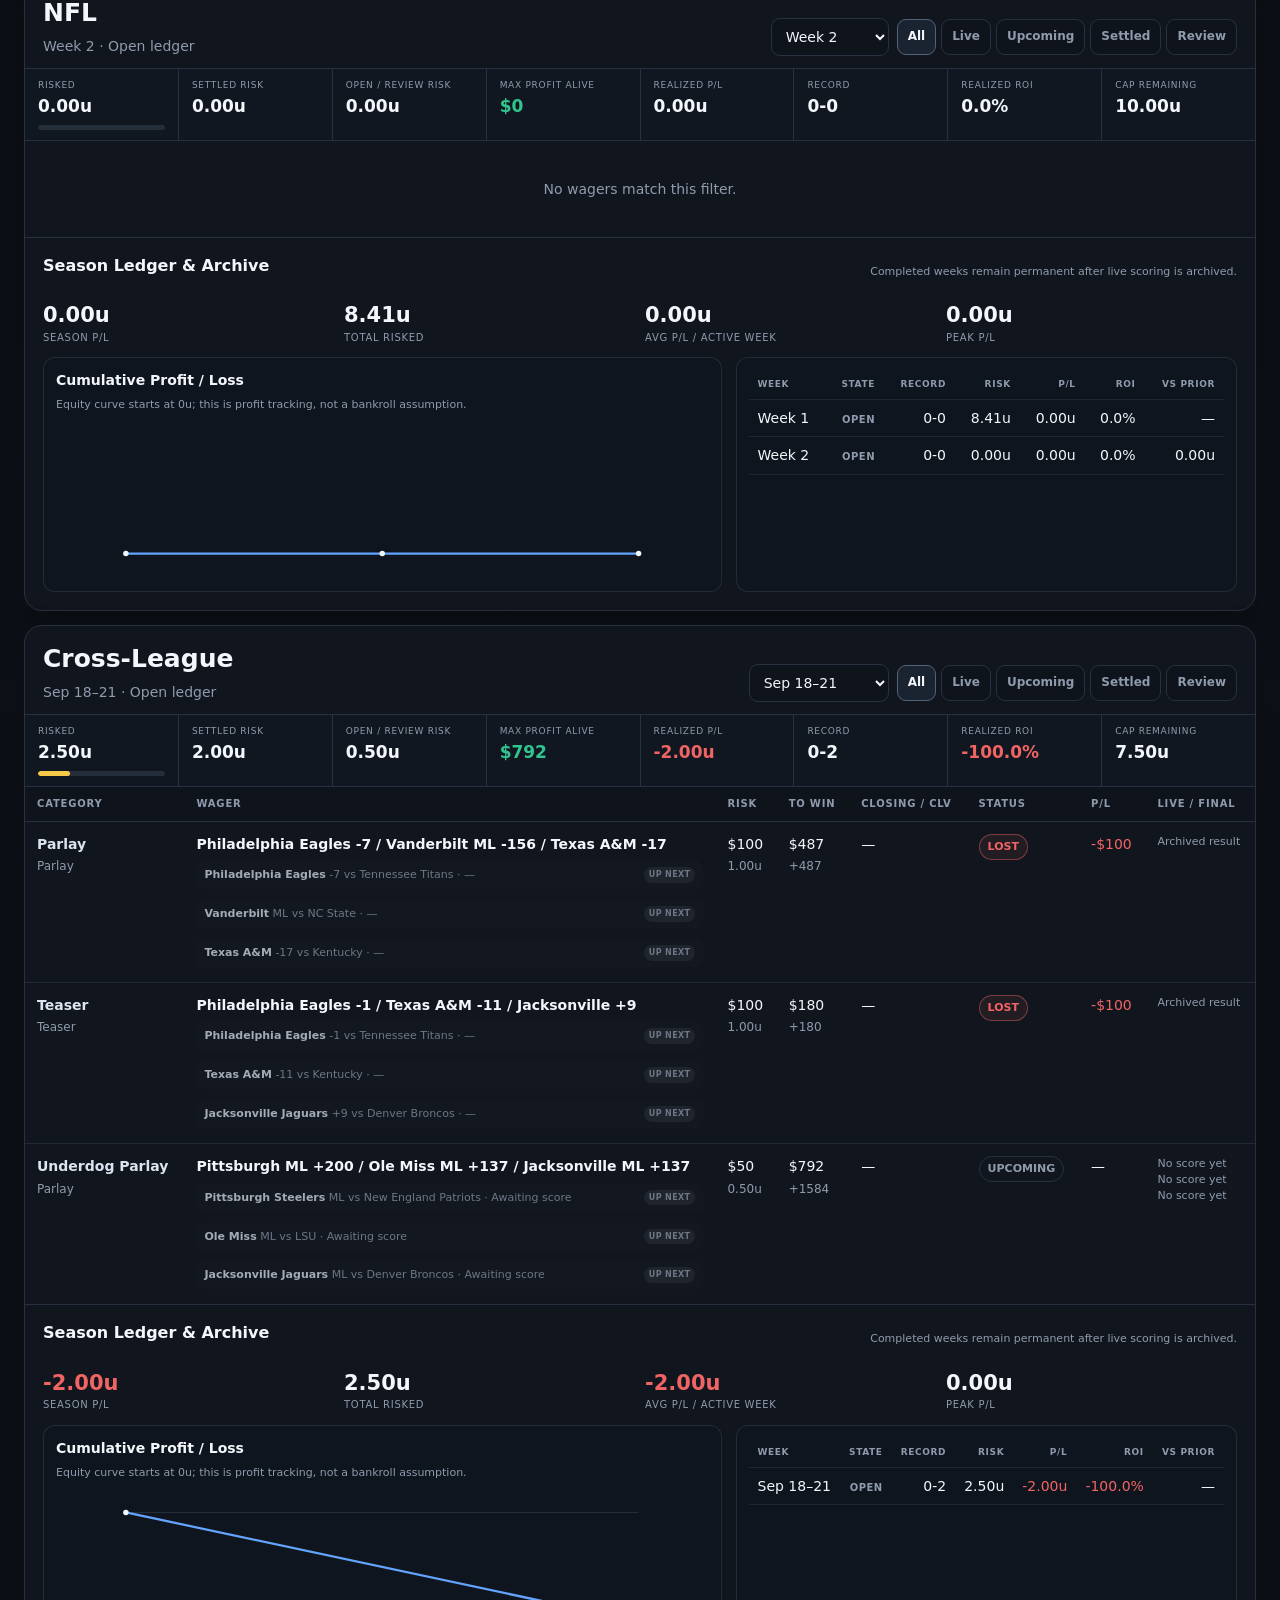
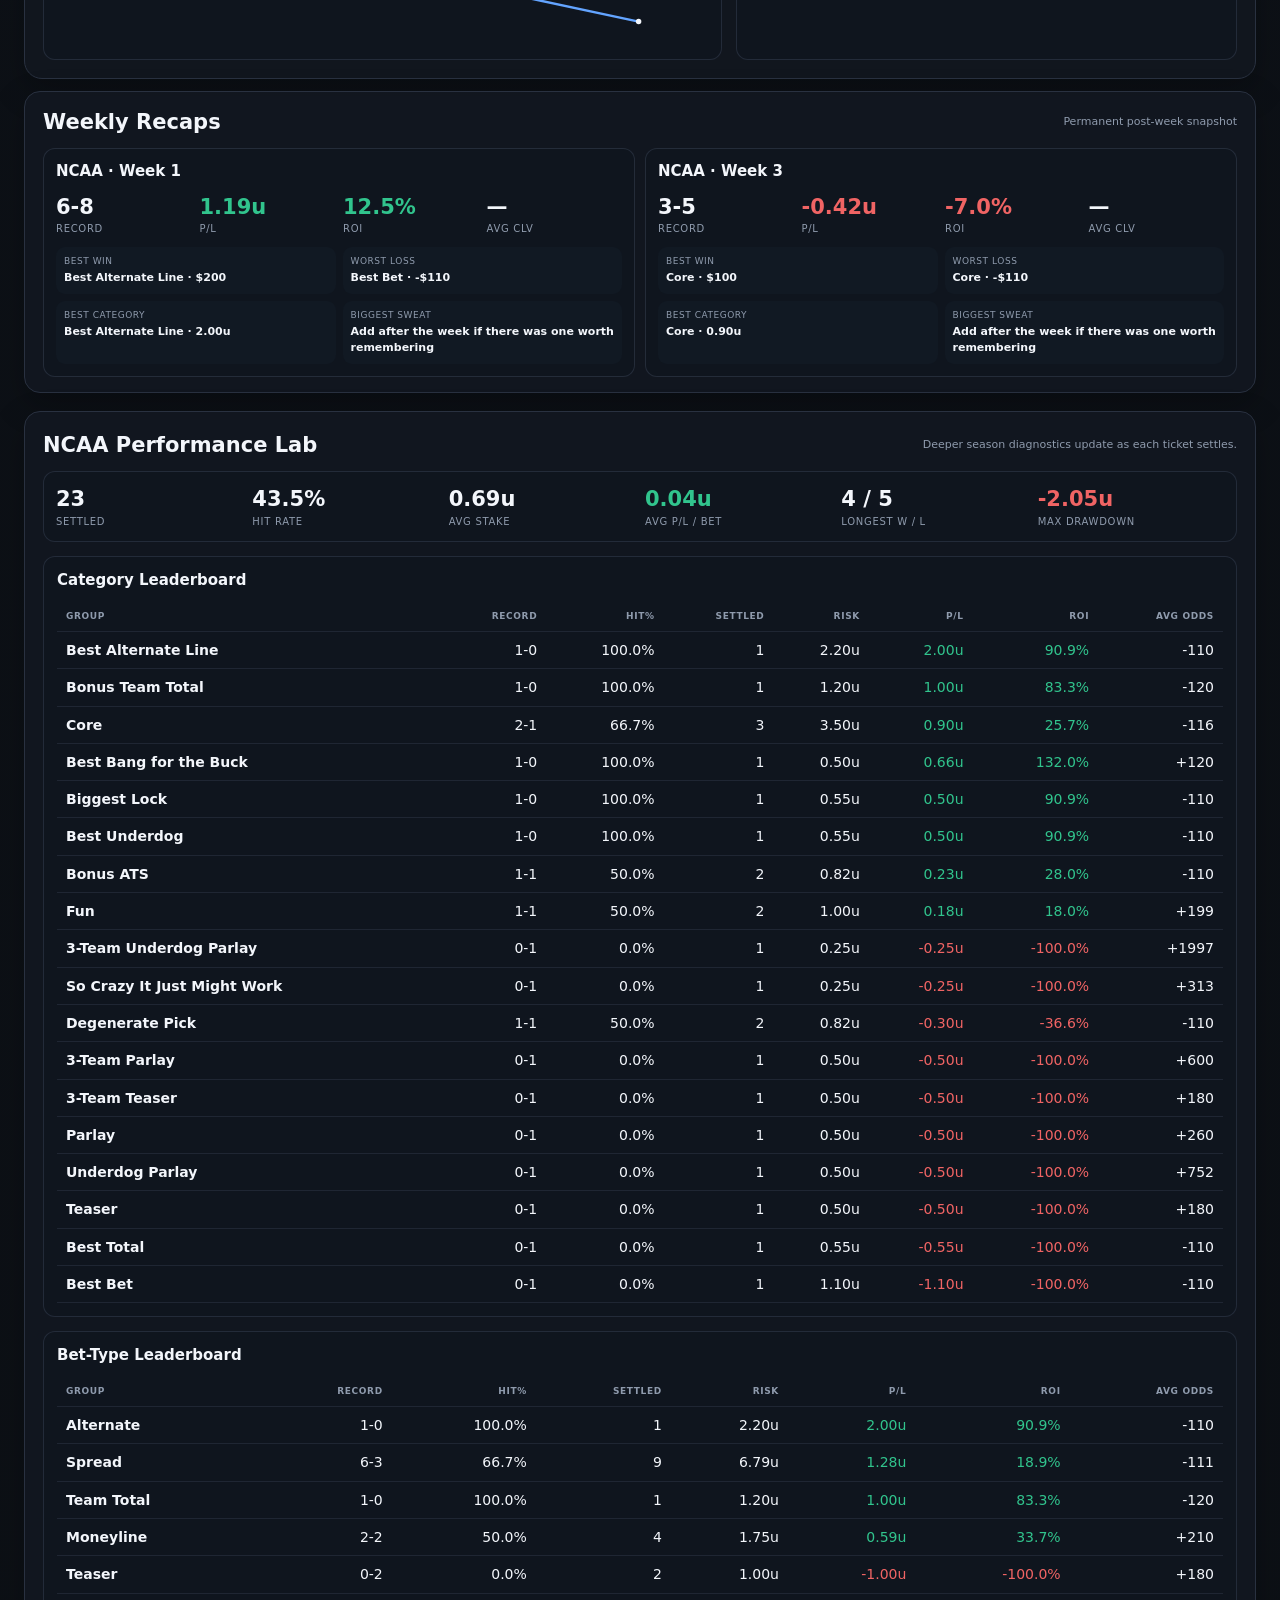
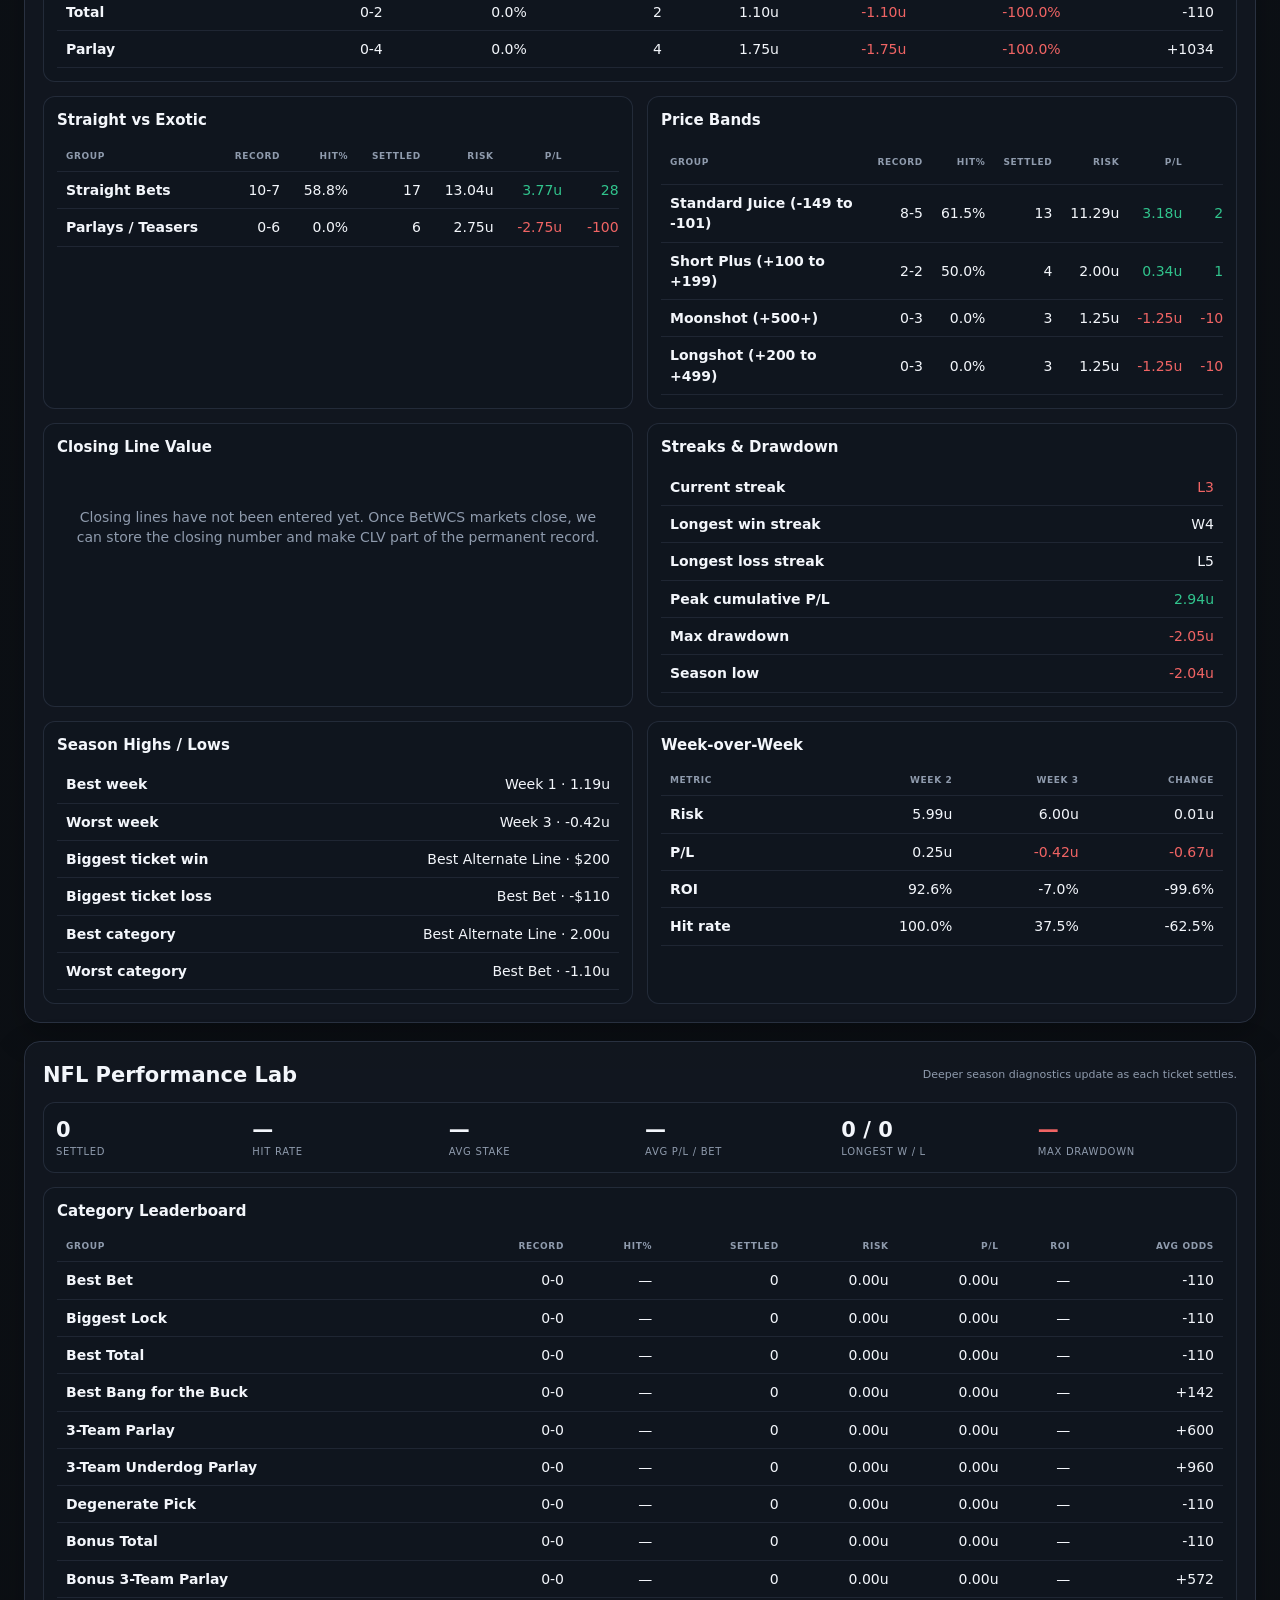
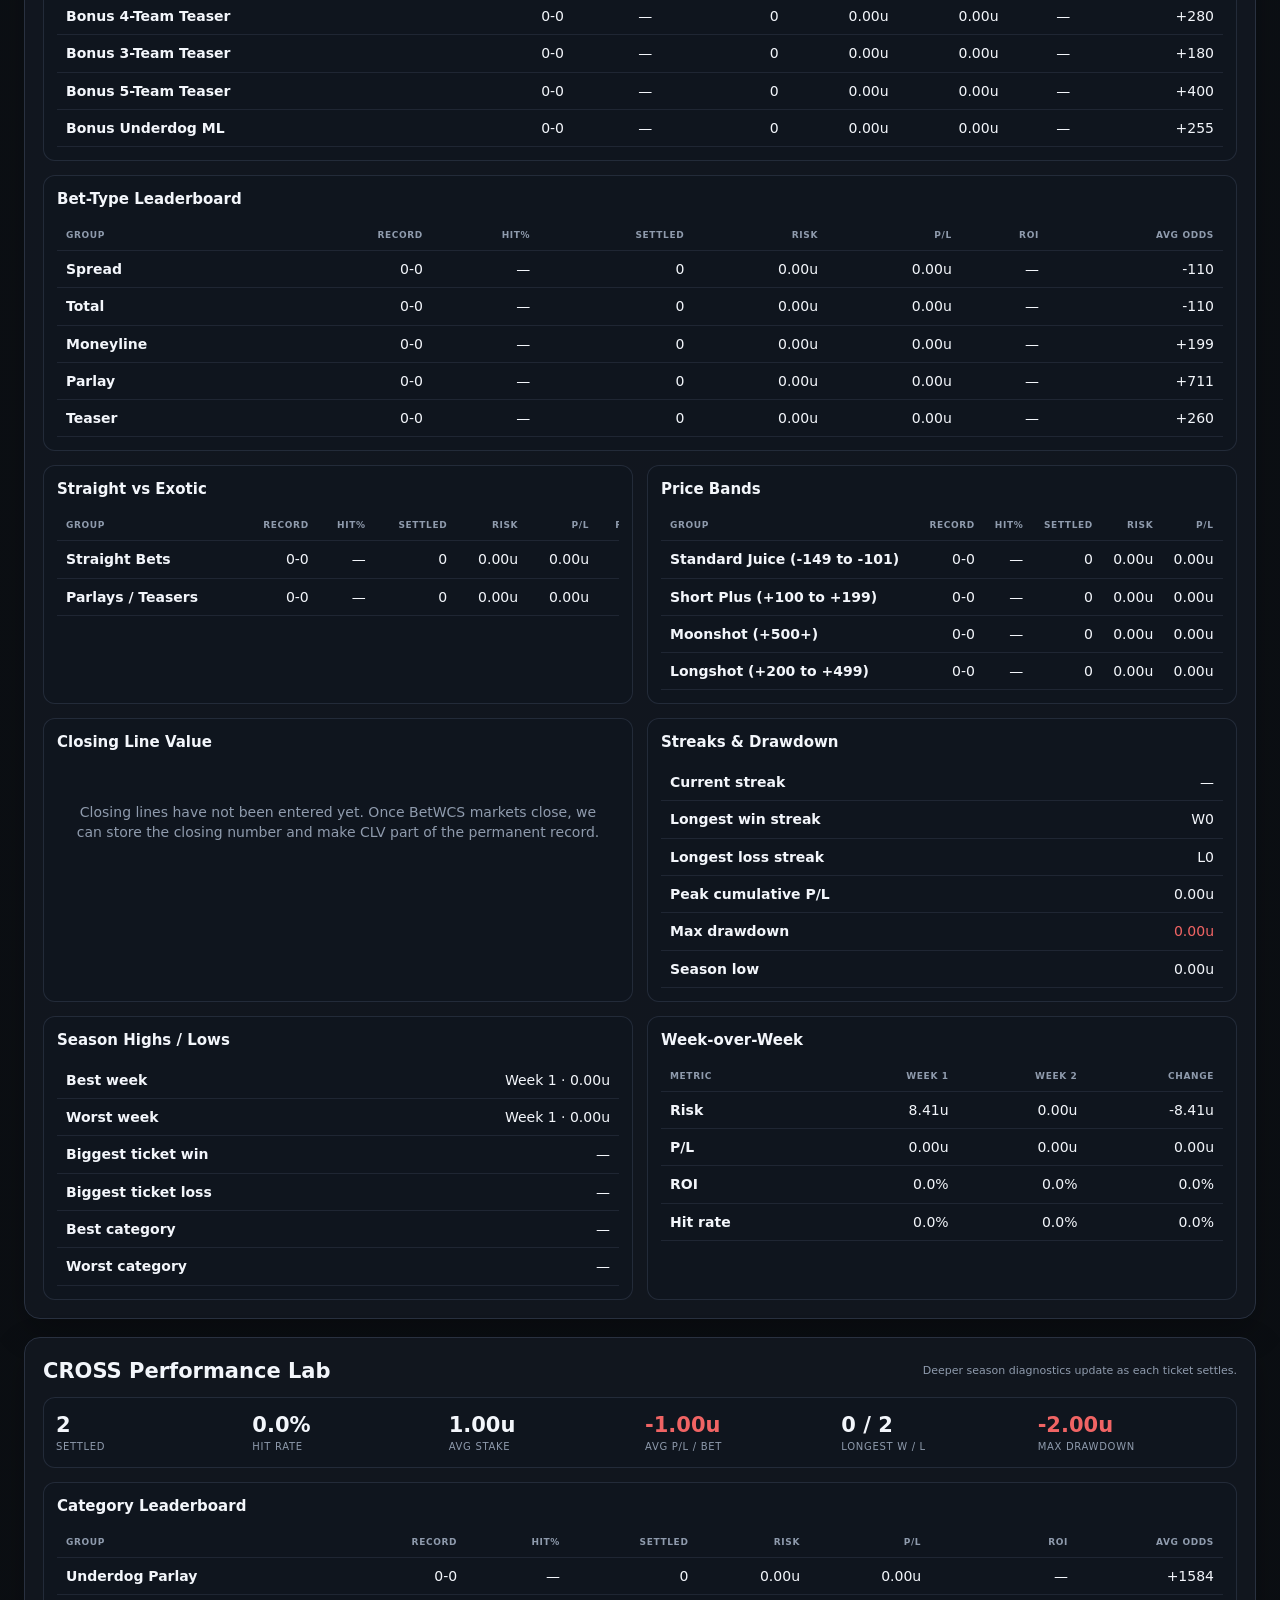
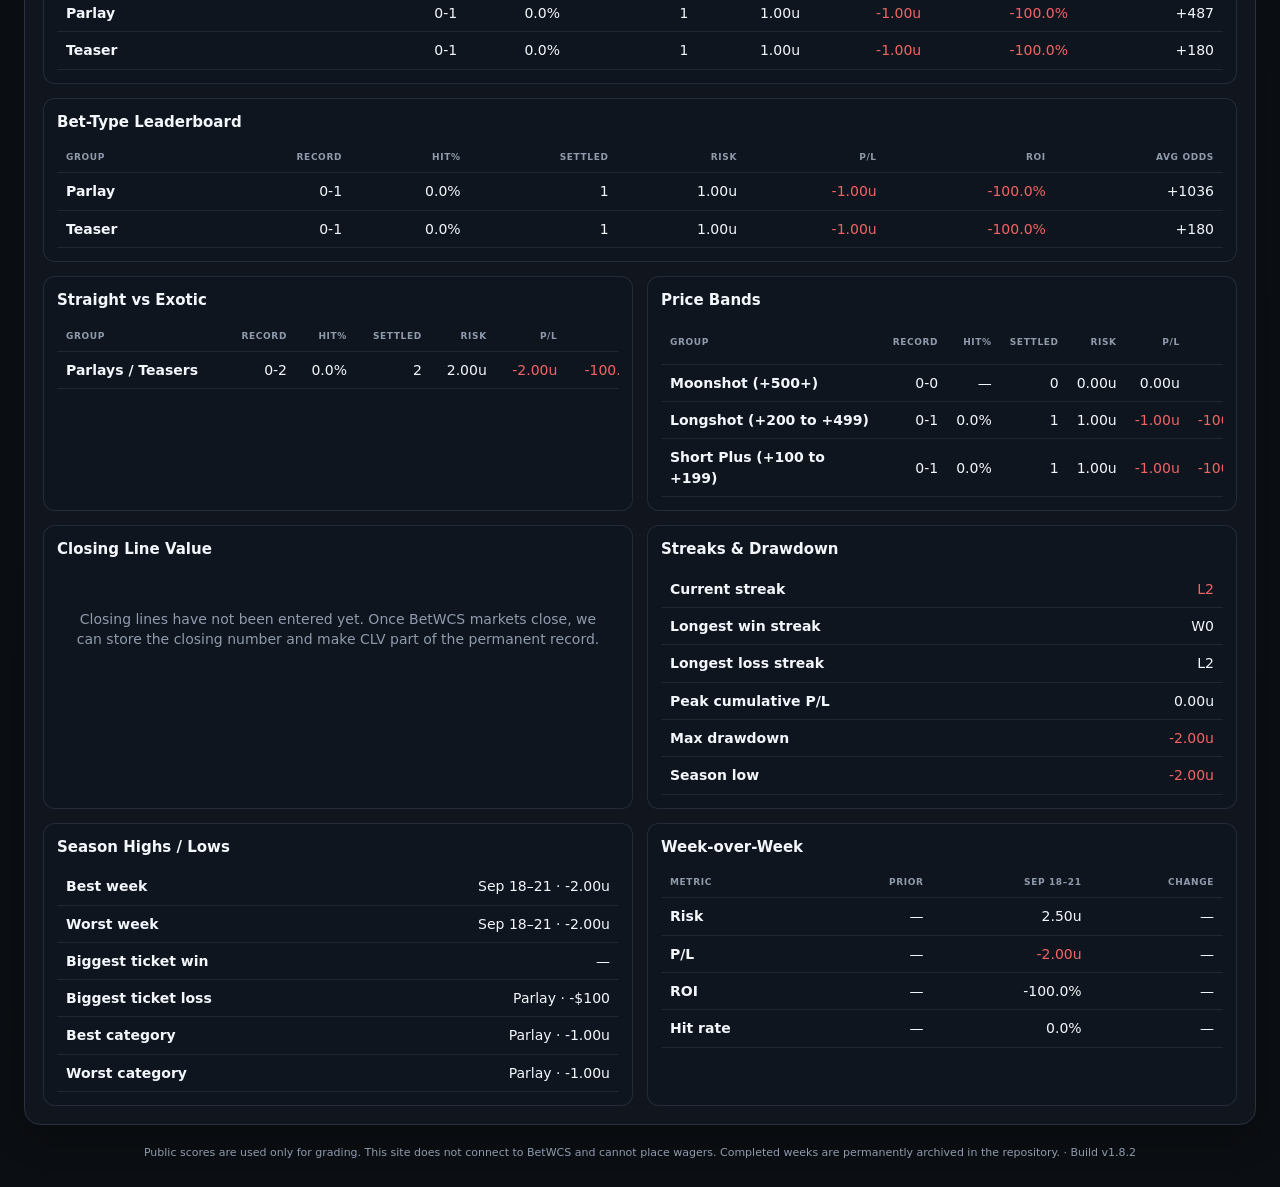
==== commit 8c257d68: "Publish tracker score and settlement fixes" ====
--- a/index.html
+++ b/index.html
@@ -11,7 +11,7 @@
   <link rel="stylesheet" href="styles.css?v=1.4">
   <link rel="stylesheet" href="v15.css?v=1.5">
   <link rel="stylesheet" href="v16.css?v=1.6">
-  <link rel="stylesheet" href="v17.css?v=1.8.1">
+  <link rel="stylesheet" href="v17.css?v=1.8.2">
 </head>
 <body>
   <div class="wrap">
@@ -34,22 +34,22 @@
     <main id="leagueSections"></main>
     <section id="weekRecaps"></section>
     <section id="analytics"></section>
-    <div class="footer">Public scores are used only for grading. This site does not connect to BetWCS and cannot place wagers. Completed weeks are permanently archived in the repository. · Build v1.8.1</div>
+    <div class="footer">Public scores are used only for grading. This site does not connect to BetWCS and cannot place wagers. Completed weeks are permanently archived in the repository. · Build v1.8.2</div>
   </div>
   <dialog id="manualDialog"><div class="modal-head"><div><h3>Manual score overrides</h3><div class="small">Use only if the public feed is delayed or a matchup is not recognized.</div></div><button class="btn" id="closeManual" type="button">Close</button></div><div class="modal-body"><div id="overrideRows"></div><div class="modal-actions"><button class="btn" id="clearOverrides" type="button">Clear overrides</button><button class="btn primary" id="saveOverrides" type="button">Save & grade</button></div></div></dialog>
-  <script src="data.js?v=1.8.1"></script>
-  <script src="data-patches.js?v=1.8.1"></script>
-  <script src="nfl-additions.js?v=1.8.1"></script>
-  <script src="week3-additions.js?v=1.8.1"></script>
-  <script src="score-fixes.js?v=1.8.1"></script>
-  <script src="result-fixes.js?v=1.8.1"></script>
-  <script>if(window.BET_TRACKER_DATA){window.BET_TRACKER_DATA.config.build='v1.8.1';window.BET_TRACKER_DATA.config.lastSiteUpdate='2026-09-20T00:30:00-07:00';}</script>
-  <script src="core.js?v=1.8.1"></script>
-  <script src="ui.js?v=1.8.1"></script>
-  <script src="analytics.js?v=1.8.1"></script>
-  <script src="gameday.js?v=1.8.1"></script>
-  <script src="enhancements.js?v=1.8.1"></script>
-  <script src="event-refresh.js?v=1.8.1"></script>
-  <script src="boot.js?v=1.8.1"></script>
+  <script src="data.js?v=1.8.2"></script>
+  <script src="data-patches.js?v=1.8.2"></script>
+  <script src="nfl-additions.js?v=1.8.2"></script>
+  <script src="week3-additions.js?v=1.8.2"></script>
+  <script src="score-fixes.js?v=1.8.2"></script>
+  <script src="result-fixes.js?v=1.8.2"></script>
+  <script>if(window.BET_TRACKER_DATA){window.BET_TRACKER_DATA.config.build='v1.8.2';window.BET_TRACKER_DATA.config.lastSiteUpdate='2026-09-20T00:34:00-07:00';}</script>
+  <script src="core.js?v=1.8.2"></script>
+  <script src="ui.js?v=1.8.2"></script>
+  <script src="analytics.js?v=1.8.2"></script>
+  <script src="gameday.js?v=1.8.2"></script>
+  <script src="enhancements.js?v=1.8.2"></script>
+  <script src="event-refresh.js?v=1.8.2"></script>
+  <script src="boot.js?v=1.8.2"></script>
 </body>
 </html>
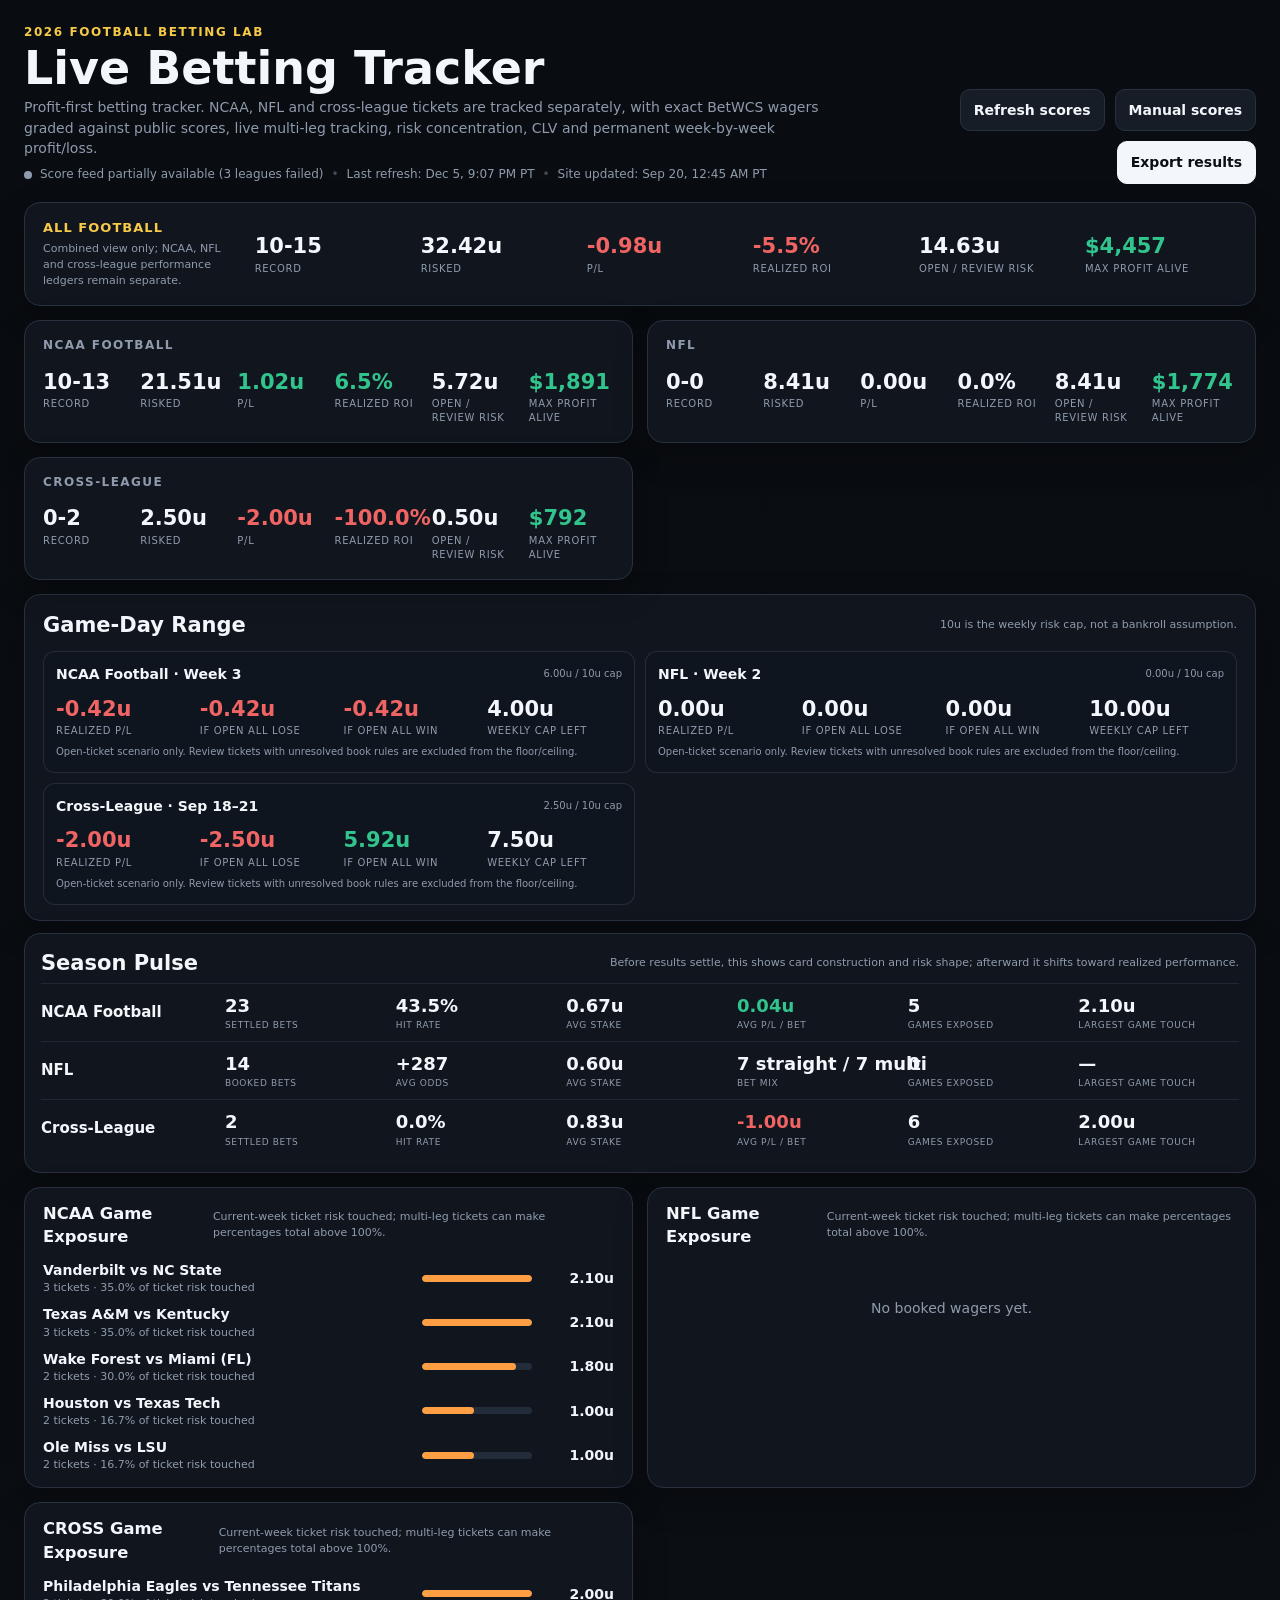
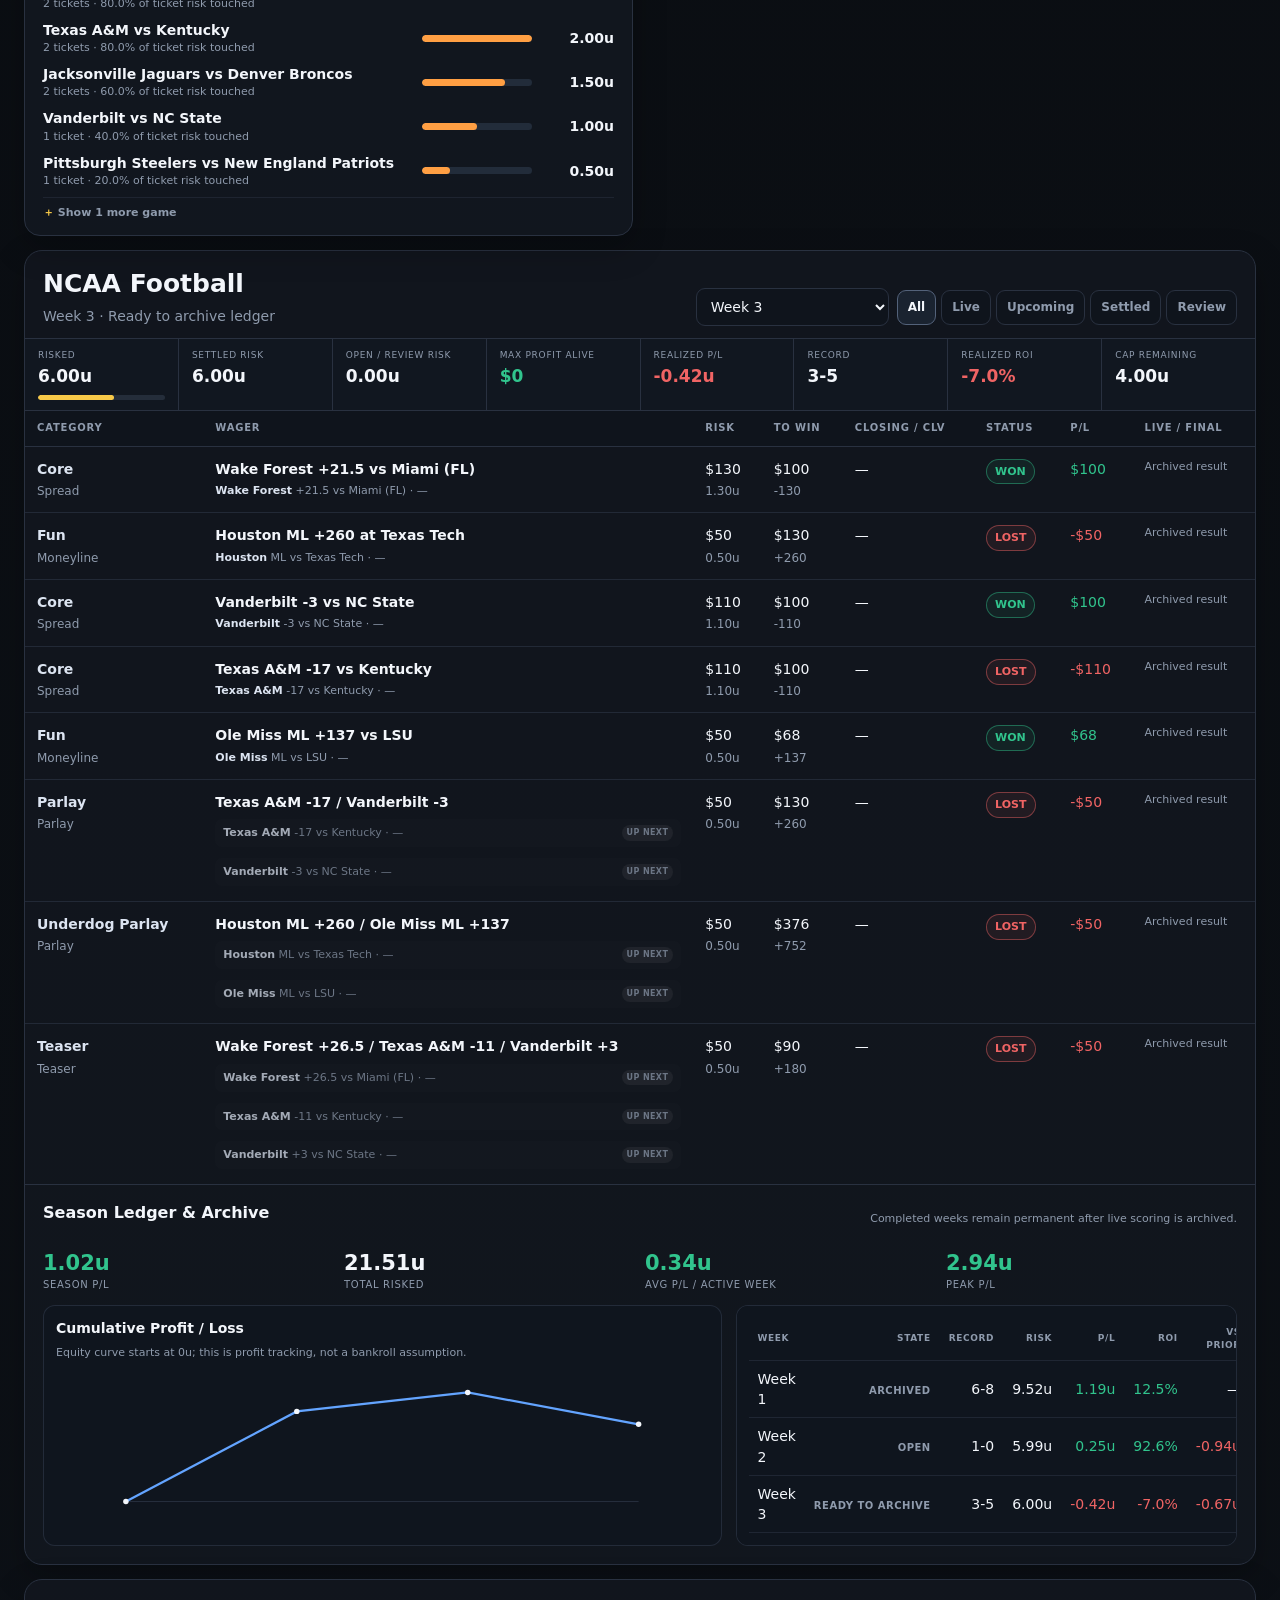
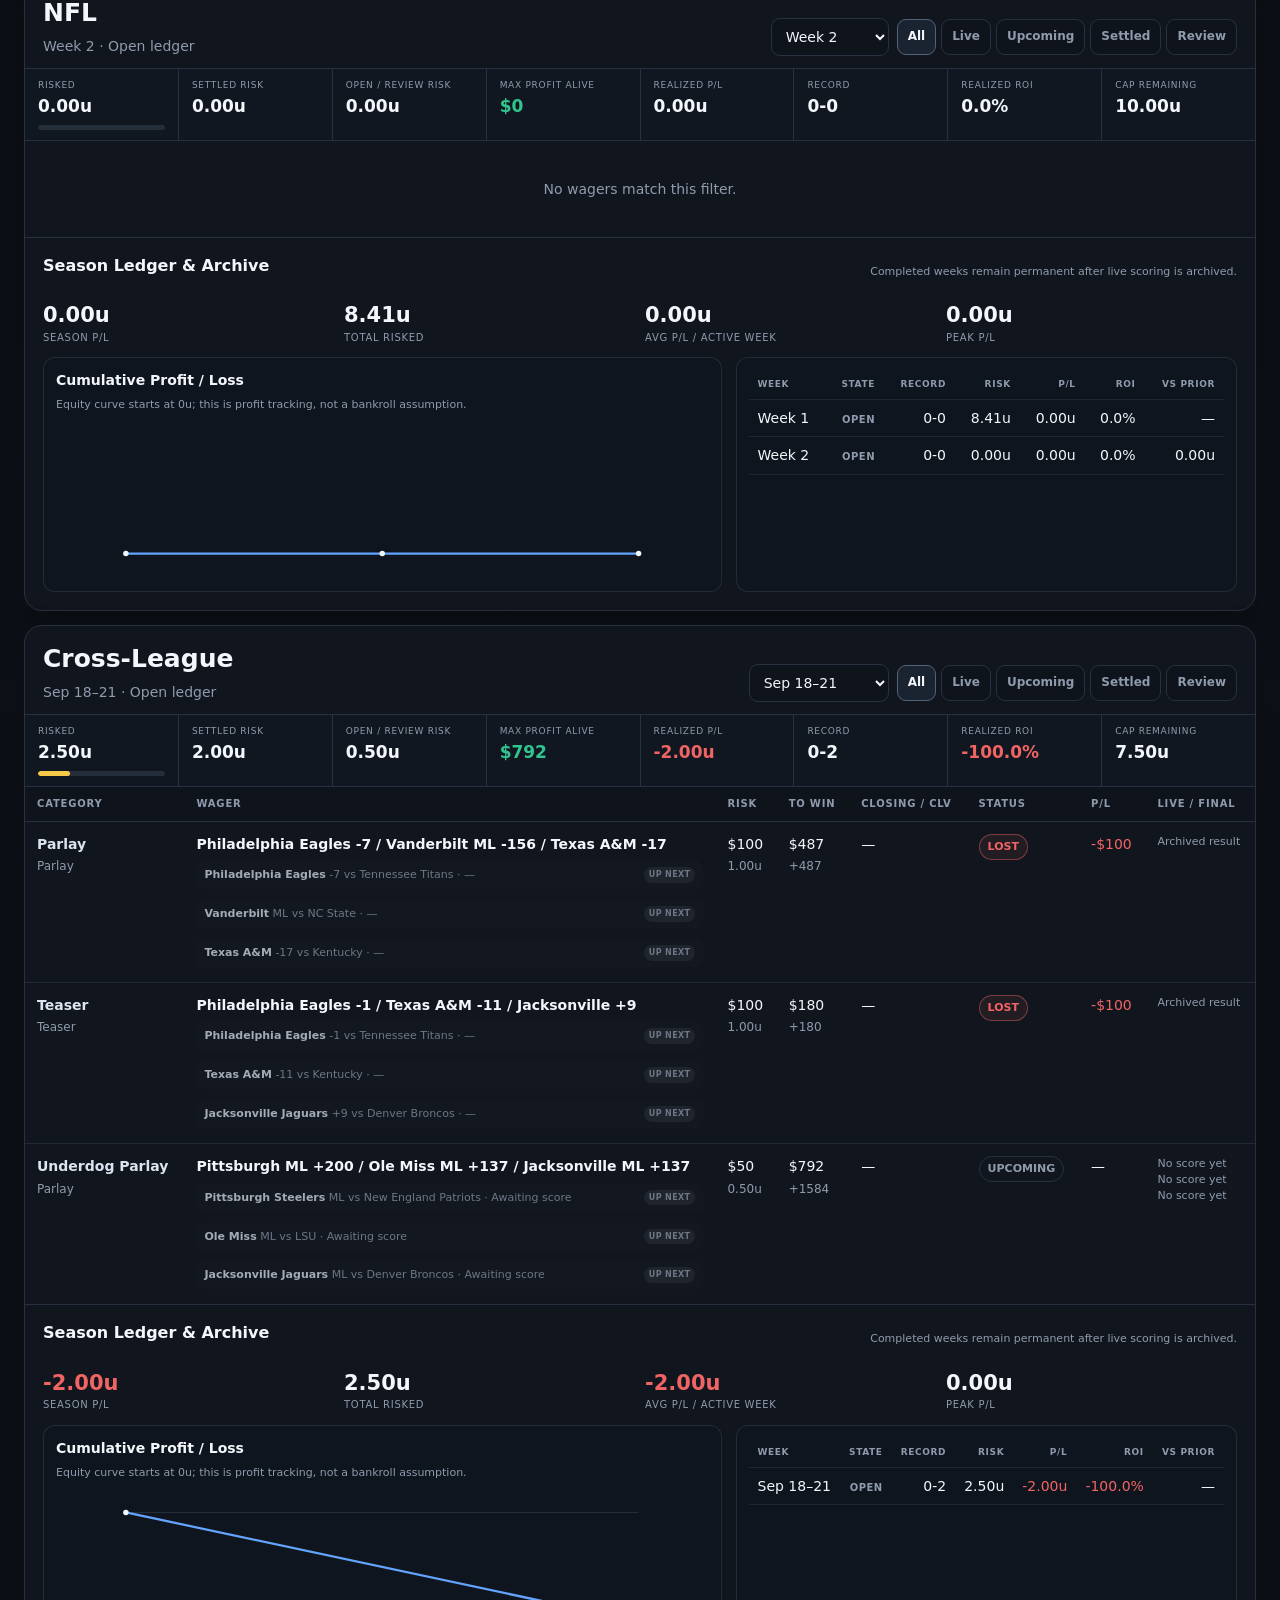
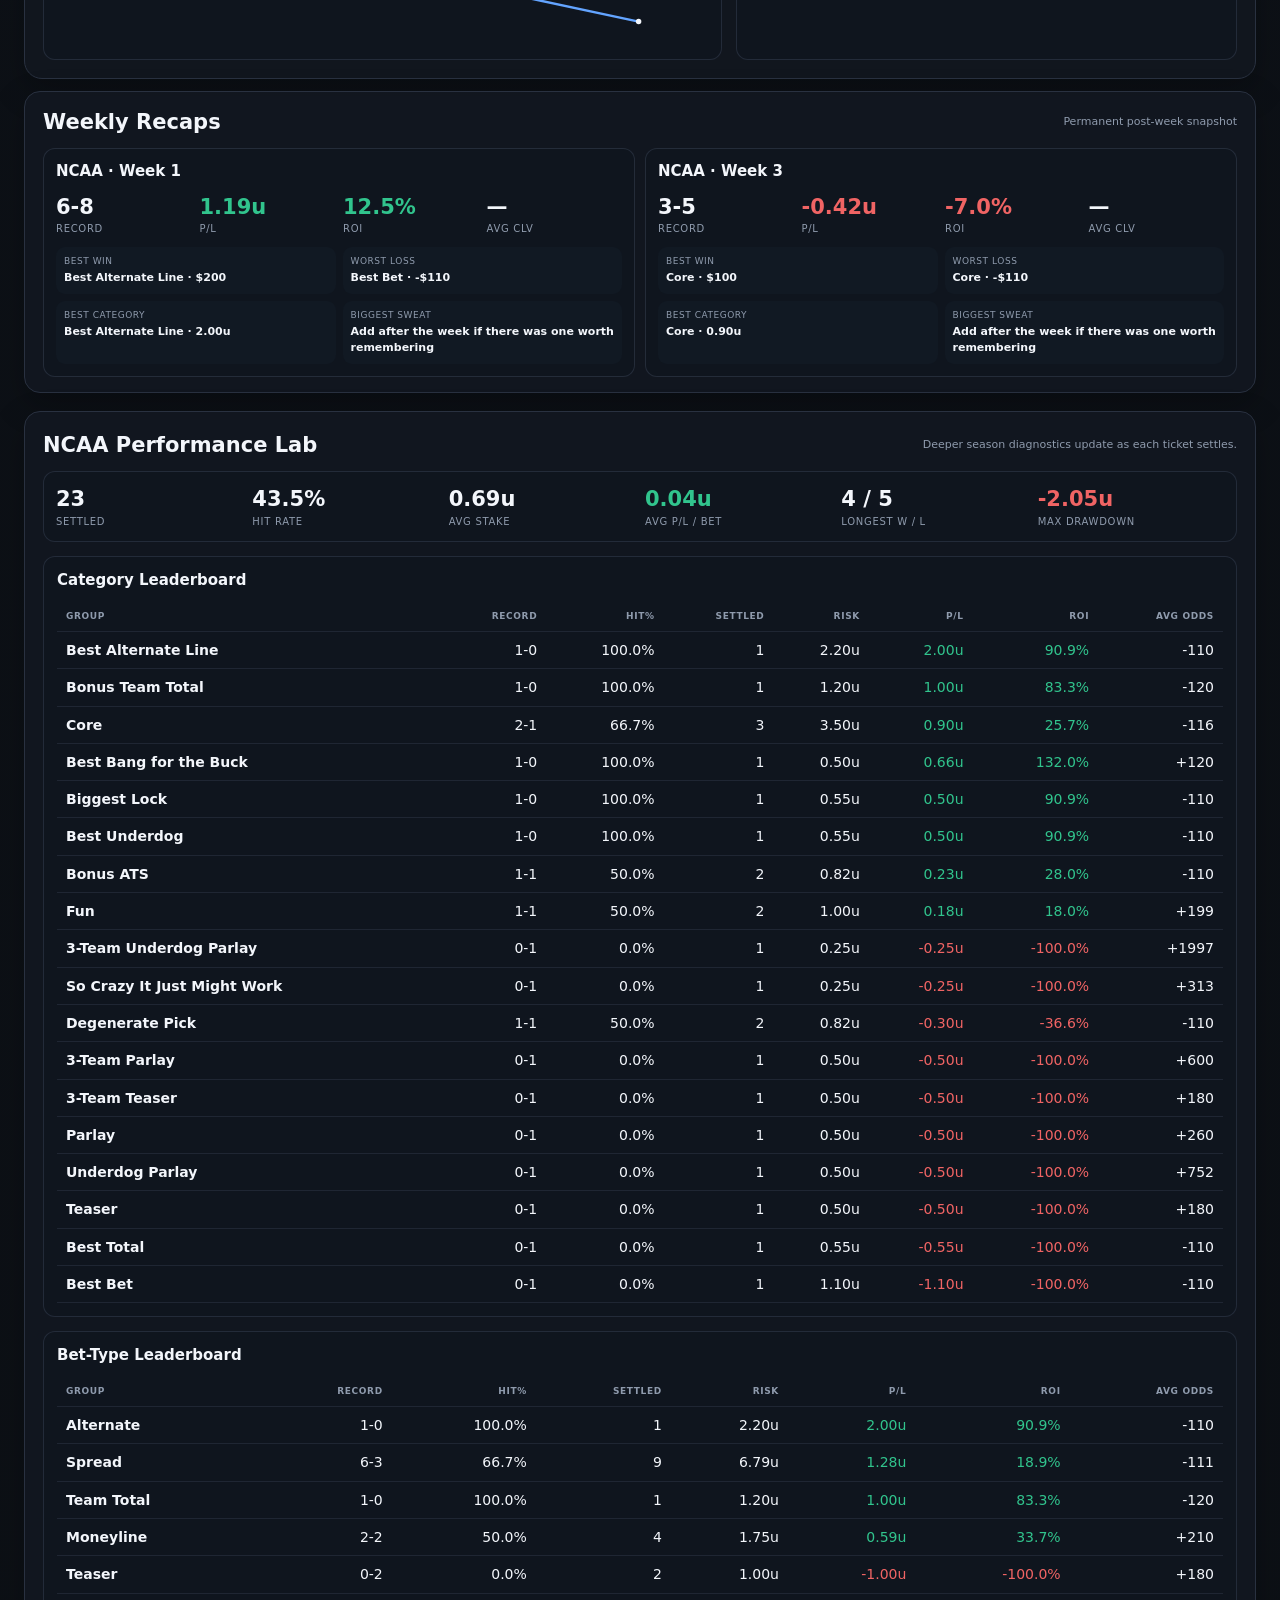
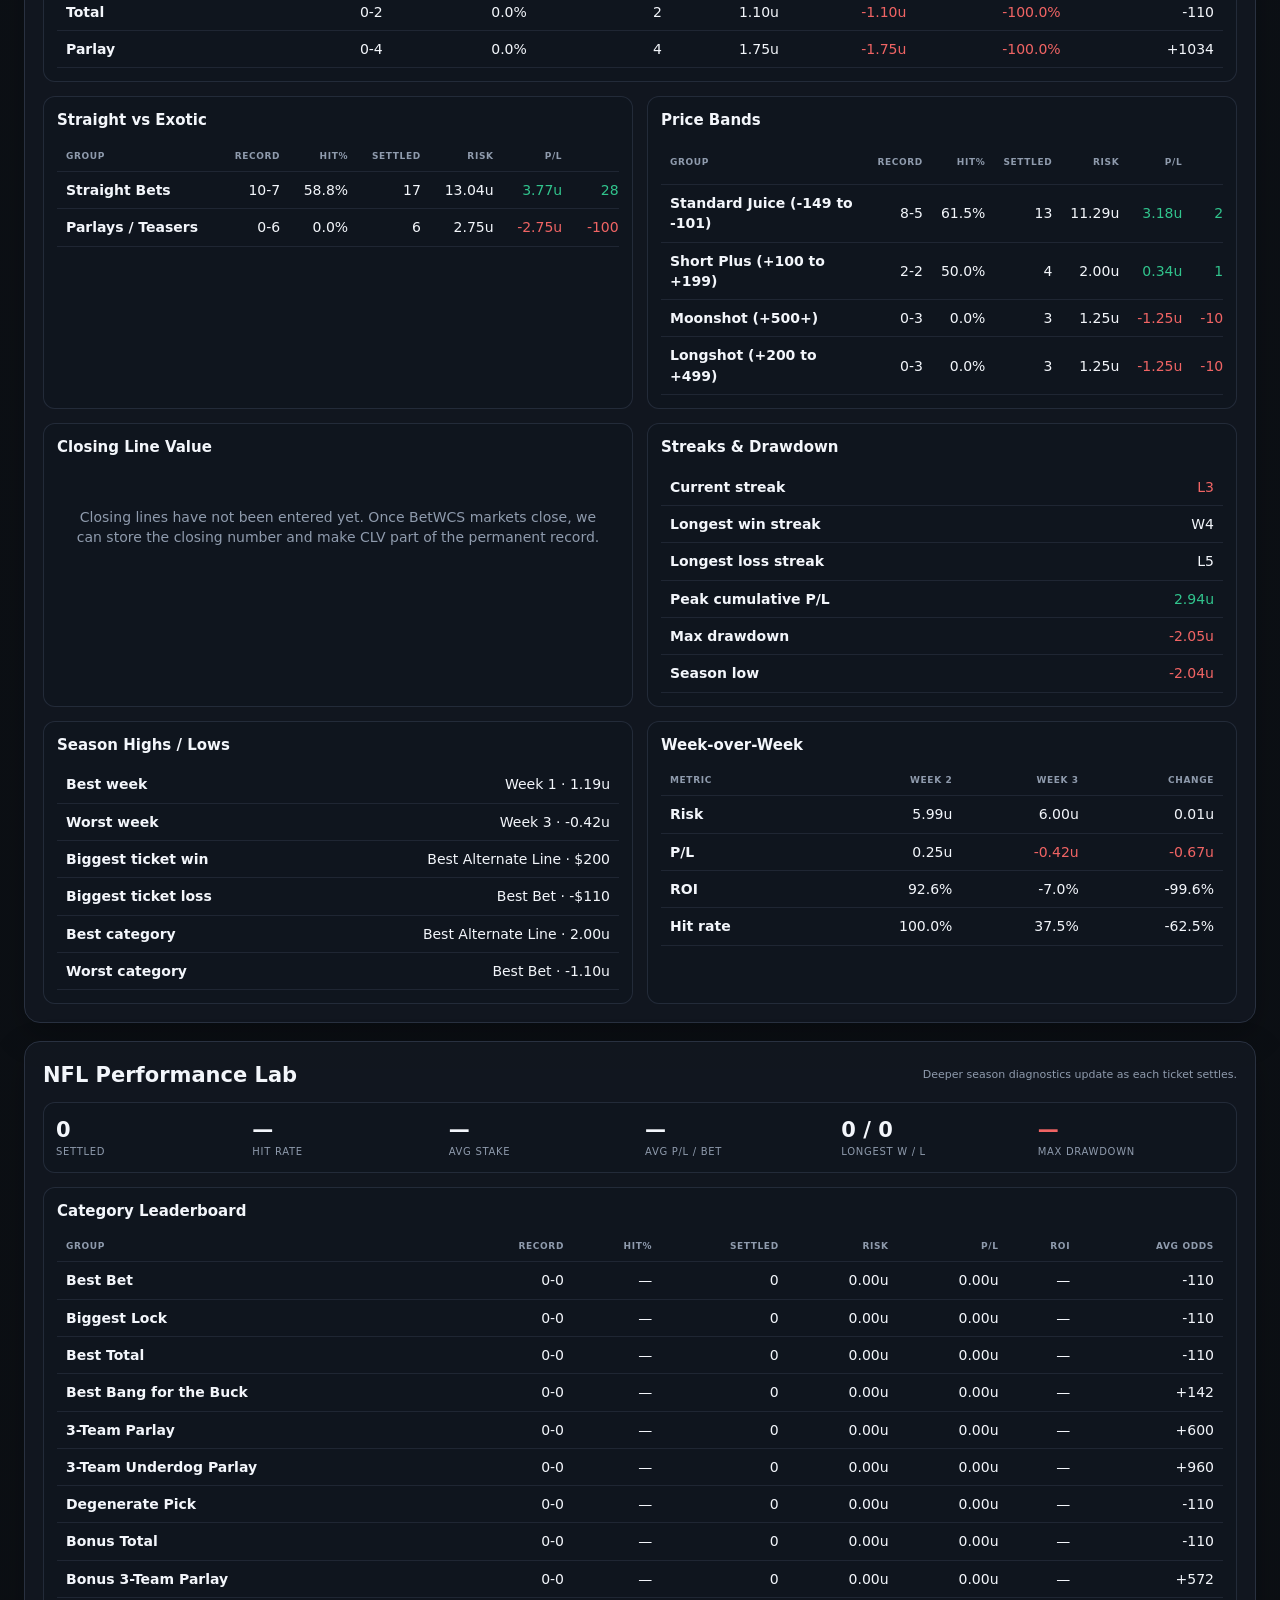
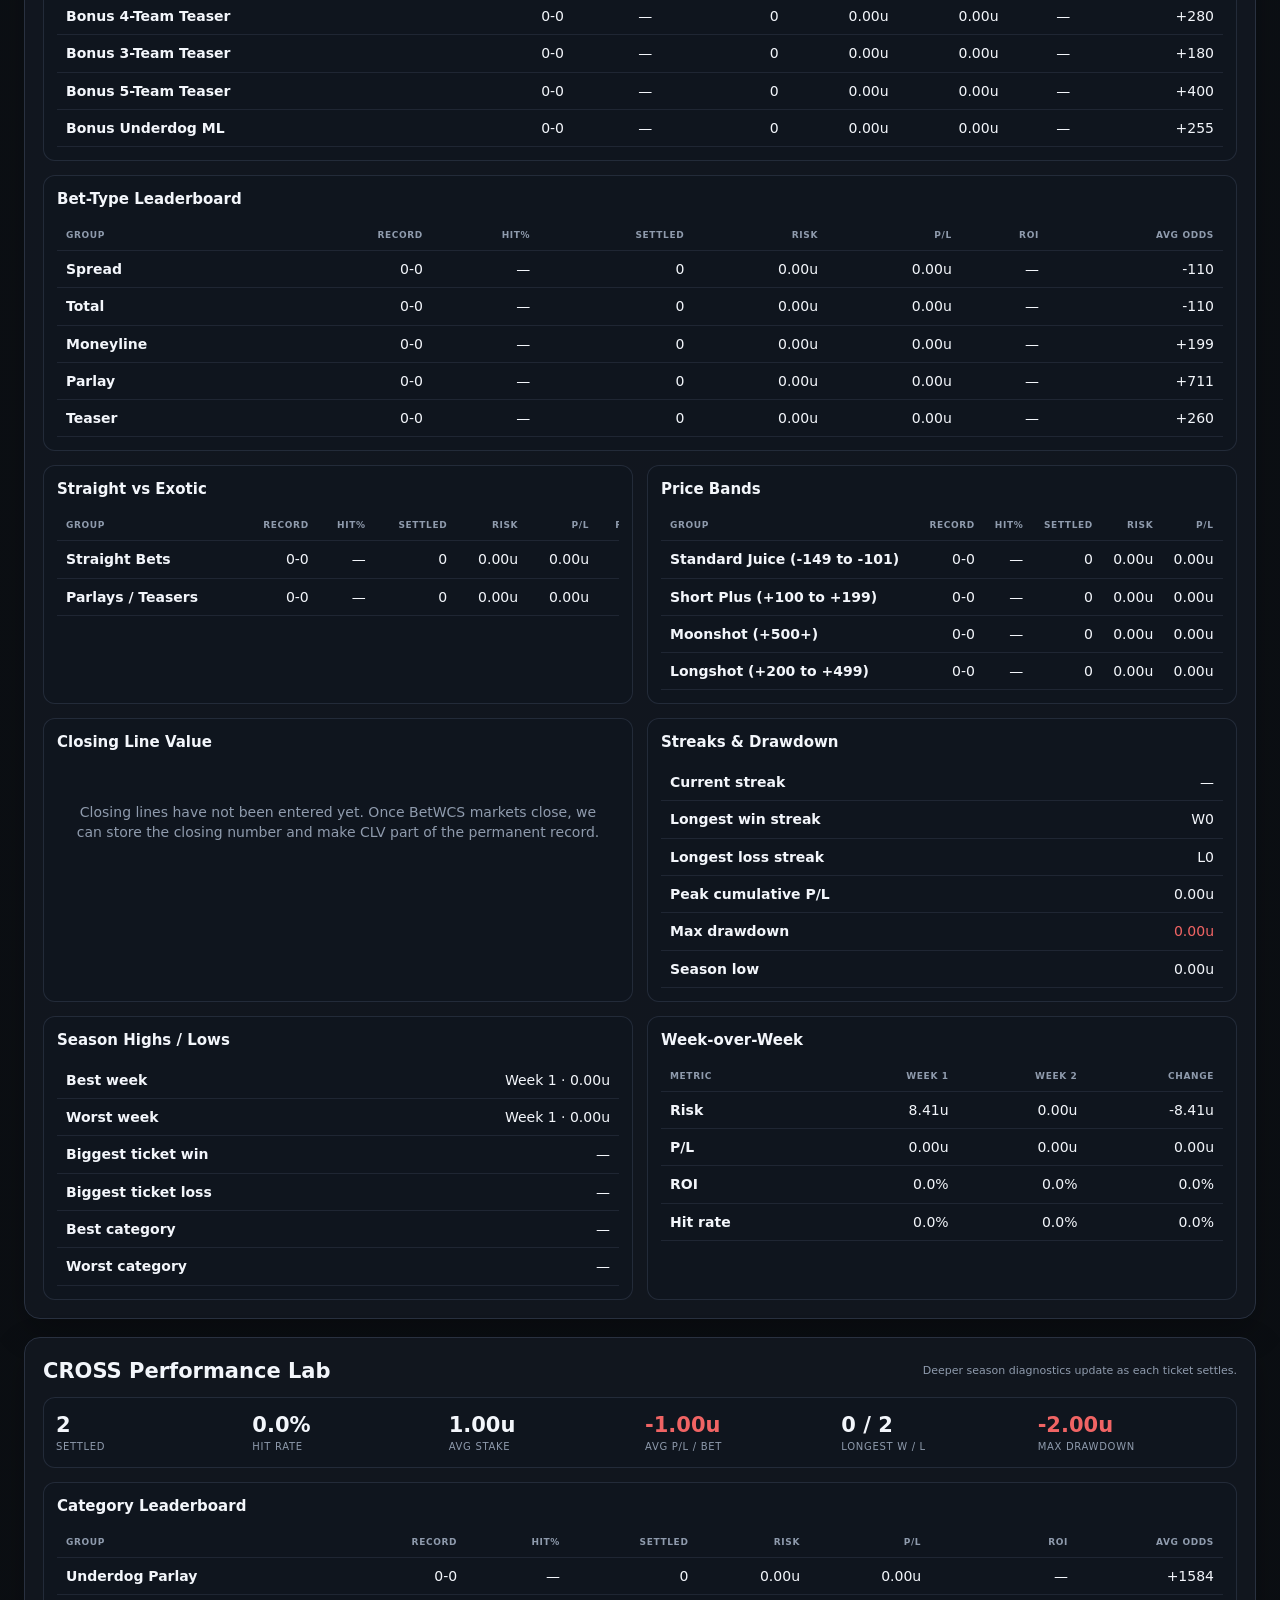
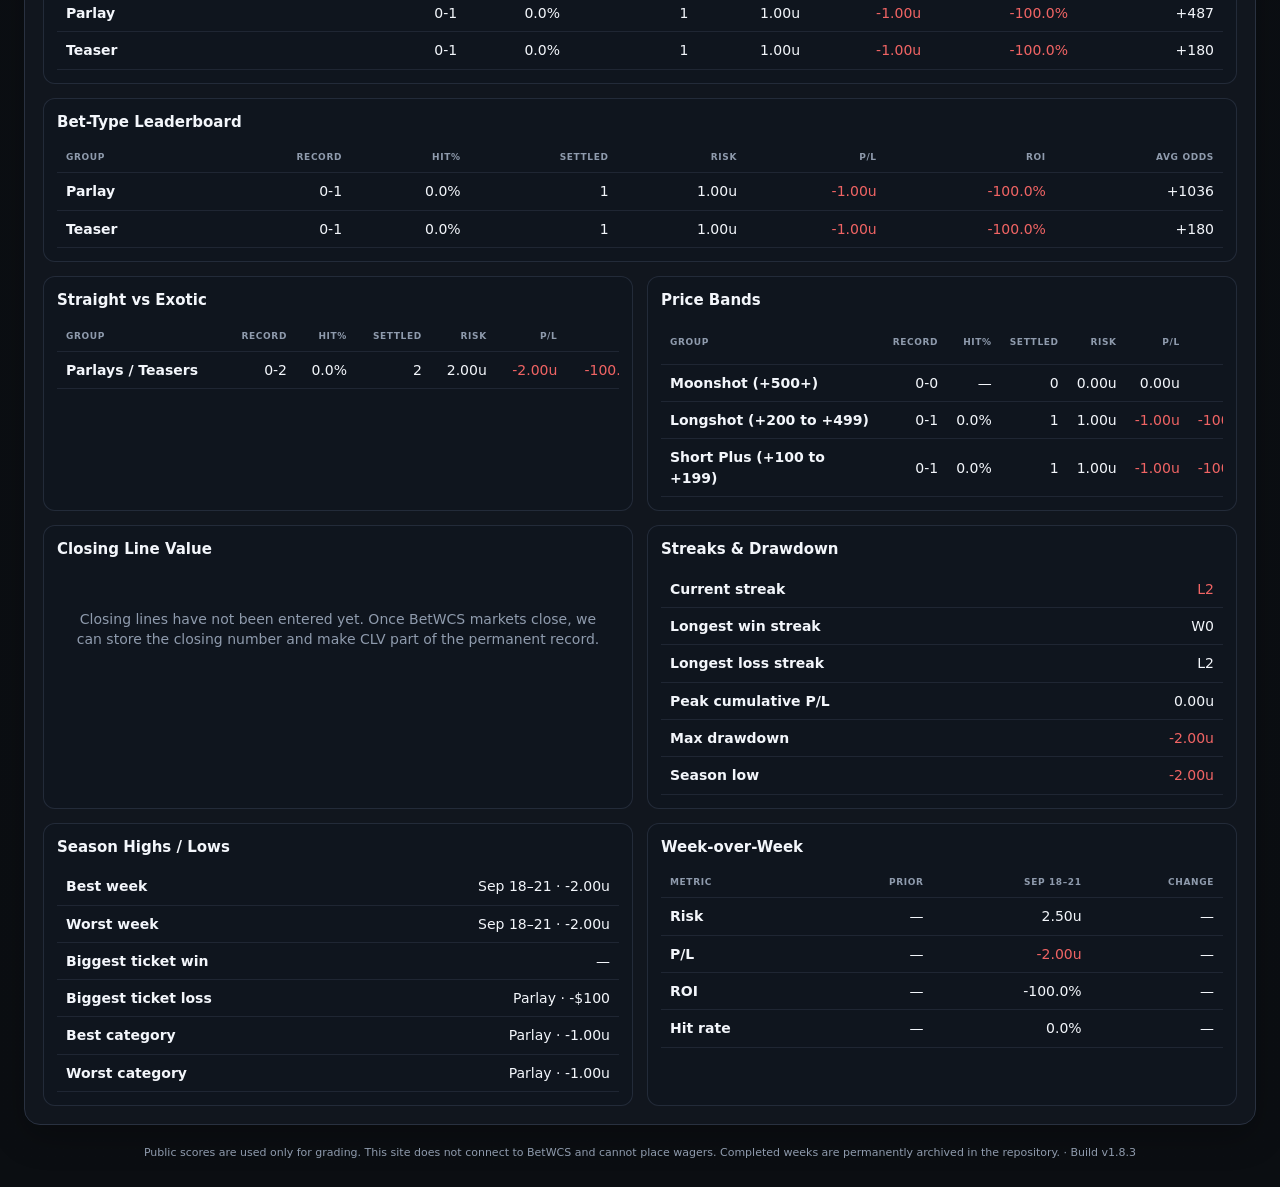
==== commit 9dbb4380: "Publish source-of-truth Week 3 settlements" ====
--- a/index.html
+++ b/index.html
@@ -11,7 +11,7 @@
   <link rel="stylesheet" href="styles.css?v=1.4">
   <link rel="stylesheet" href="v15.css?v=1.5">
   <link rel="stylesheet" href="v16.css?v=1.6">
-  <link rel="stylesheet" href="v17.css?v=1.8.2">
+  <link rel="stylesheet" href="v17.css?v=1.8.3">
 </head>
 <body>
   <div class="wrap">
@@ -34,22 +34,22 @@
     <main id="leagueSections"></main>
     <section id="weekRecaps"></section>
     <section id="analytics"></section>
-    <div class="footer">Public scores are used only for grading. This site does not connect to BetWCS and cannot place wagers. Completed weeks are permanently archived in the repository. · Build v1.8.2</div>
+    <div class="footer">Public scores are used only for grading. This site does not connect to BetWCS and cannot place wagers. Completed weeks are permanently archived in the repository. · Build v1.8.3</div>
   </div>
   <dialog id="manualDialog"><div class="modal-head"><div><h3>Manual score overrides</h3><div class="small">Use only if the public feed is delayed or a matchup is not recognized.</div></div><button class="btn" id="closeManual" type="button">Close</button></div><div class="modal-body"><div id="overrideRows"></div><div class="modal-actions"><button class="btn" id="clearOverrides" type="button">Clear overrides</button><button class="btn primary" id="saveOverrides" type="button">Save & grade</button></div></div></dialog>
-  <script src="data.js?v=1.8.2"></script>
-  <script src="data-patches.js?v=1.8.2"></script>
-  <script src="nfl-additions.js?v=1.8.2"></script>
-  <script src="week3-additions.js?v=1.8.2"></script>
-  <script src="score-fixes.js?v=1.8.2"></script>
-  <script src="result-fixes.js?v=1.8.2"></script>
-  <script>if(window.BET_TRACKER_DATA){window.BET_TRACKER_DATA.config.build='v1.8.2';window.BET_TRACKER_DATA.config.lastSiteUpdate='2026-09-20T00:34:00-07:00';}</script>
-  <script src="core.js?v=1.8.2"></script>
-  <script src="ui.js?v=1.8.2"></script>
-  <script src="analytics.js?v=1.8.2"></script>
-  <script src="gameday.js?v=1.8.2"></script>
-  <script src="enhancements.js?v=1.8.2"></script>
-  <script src="event-refresh.js?v=1.8.2"></script>
-  <script src="boot.js?v=1.8.2"></script>
+  <script src="data.js?v=1.8.3"></script>
+  <script src="data-patches.js?v=1.8.3"></script>
+  <script src="nfl-additions.js?v=1.8.3"></script>
+  <script src="week3-additions.js?v=1.8.3"></script>
+  <script src="score-fixes.js?v=1.8.3"></script>
+  <script src="result-fixes.js?v=1.8.3"></script>
+  <script>if(window.BET_TRACKER_DATA){window.BET_TRACKER_DATA.config.build='v1.8.3';window.BET_TRACKER_DATA.config.lastSiteUpdate='2026-09-20T00:45:00-07:00';}</script>
+  <script src="core.js?v=1.8.3"></script>
+  <script src="ui.js?v=1.8.3"></script>
+  <script src="analytics.js?v=1.8.3"></script>
+  <script src="gameday.js?v=1.8.3"></script>
+  <script src="enhancements.js?v=1.8.3"></script>
+  <script src="event-refresh.js?v=1.8.3"></script>
+  <script src="boot.js?v=1.8.3"></script>
 </body>
 </html>
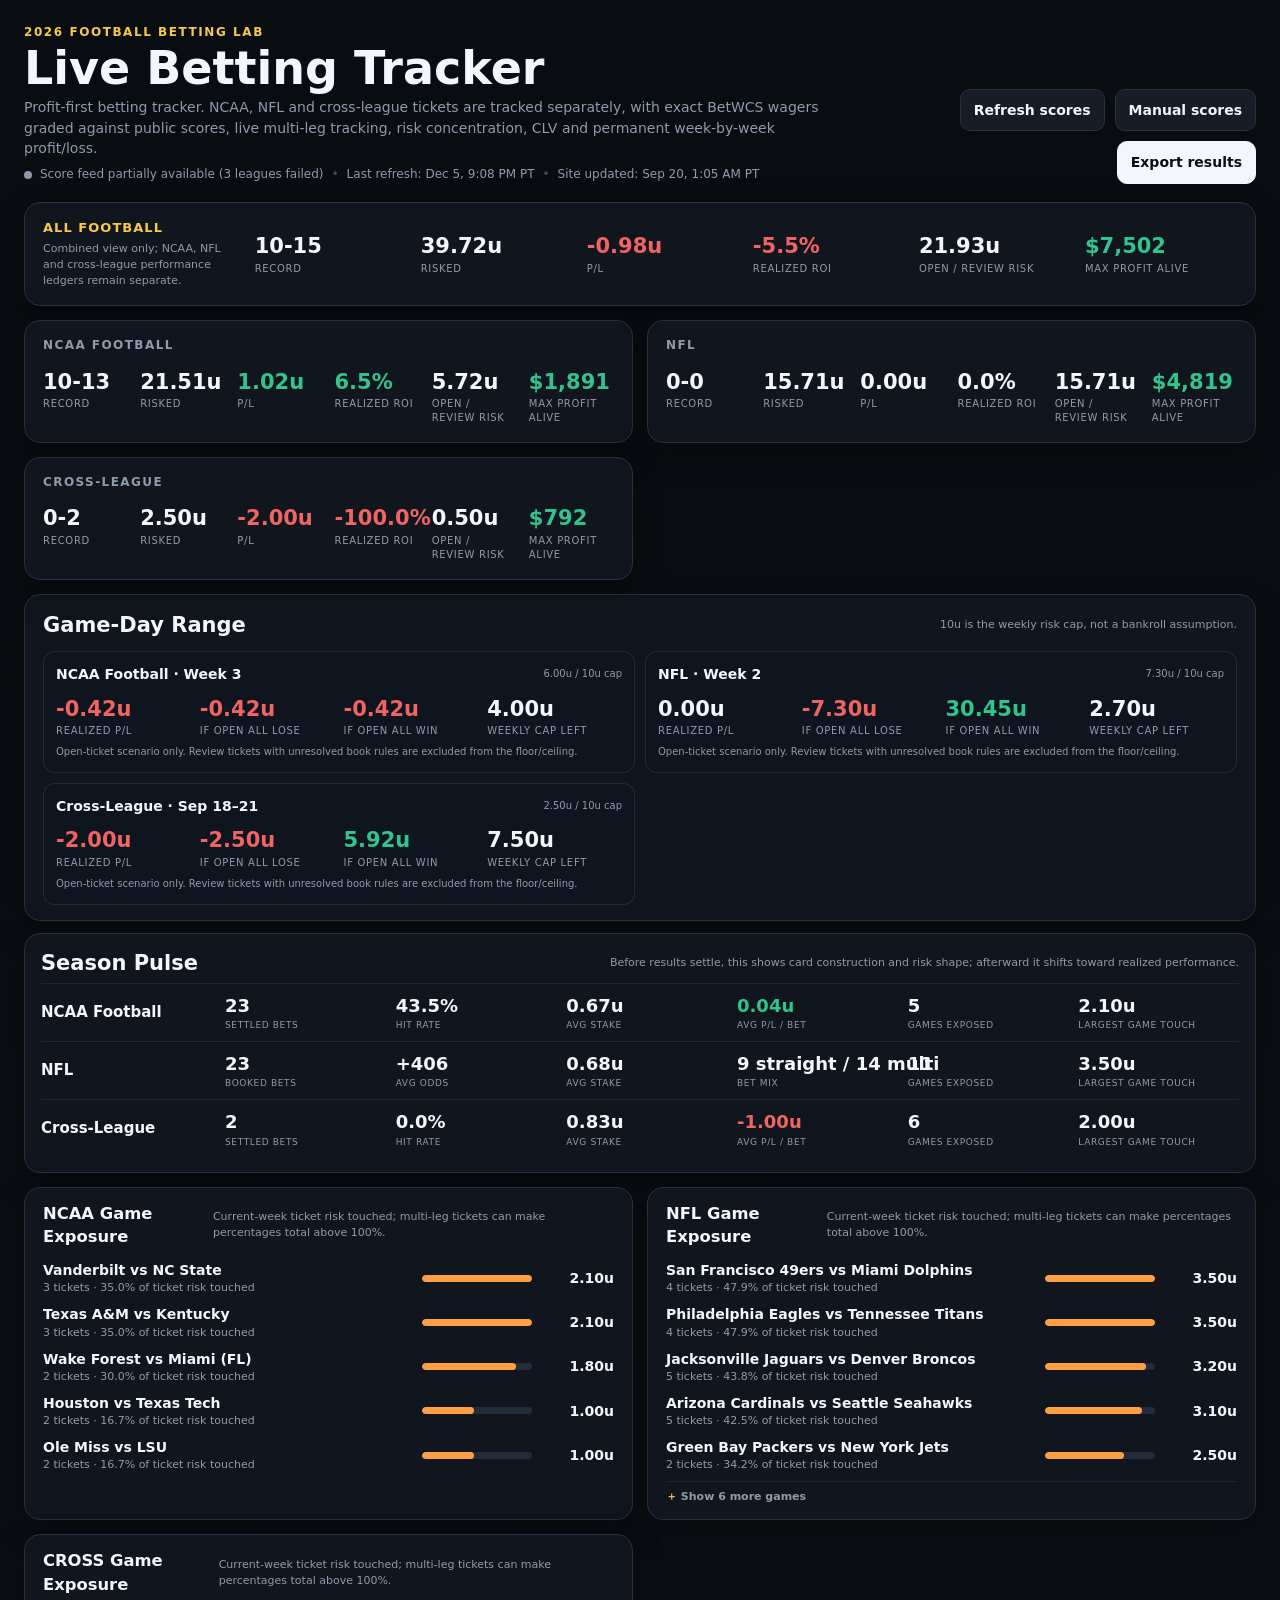
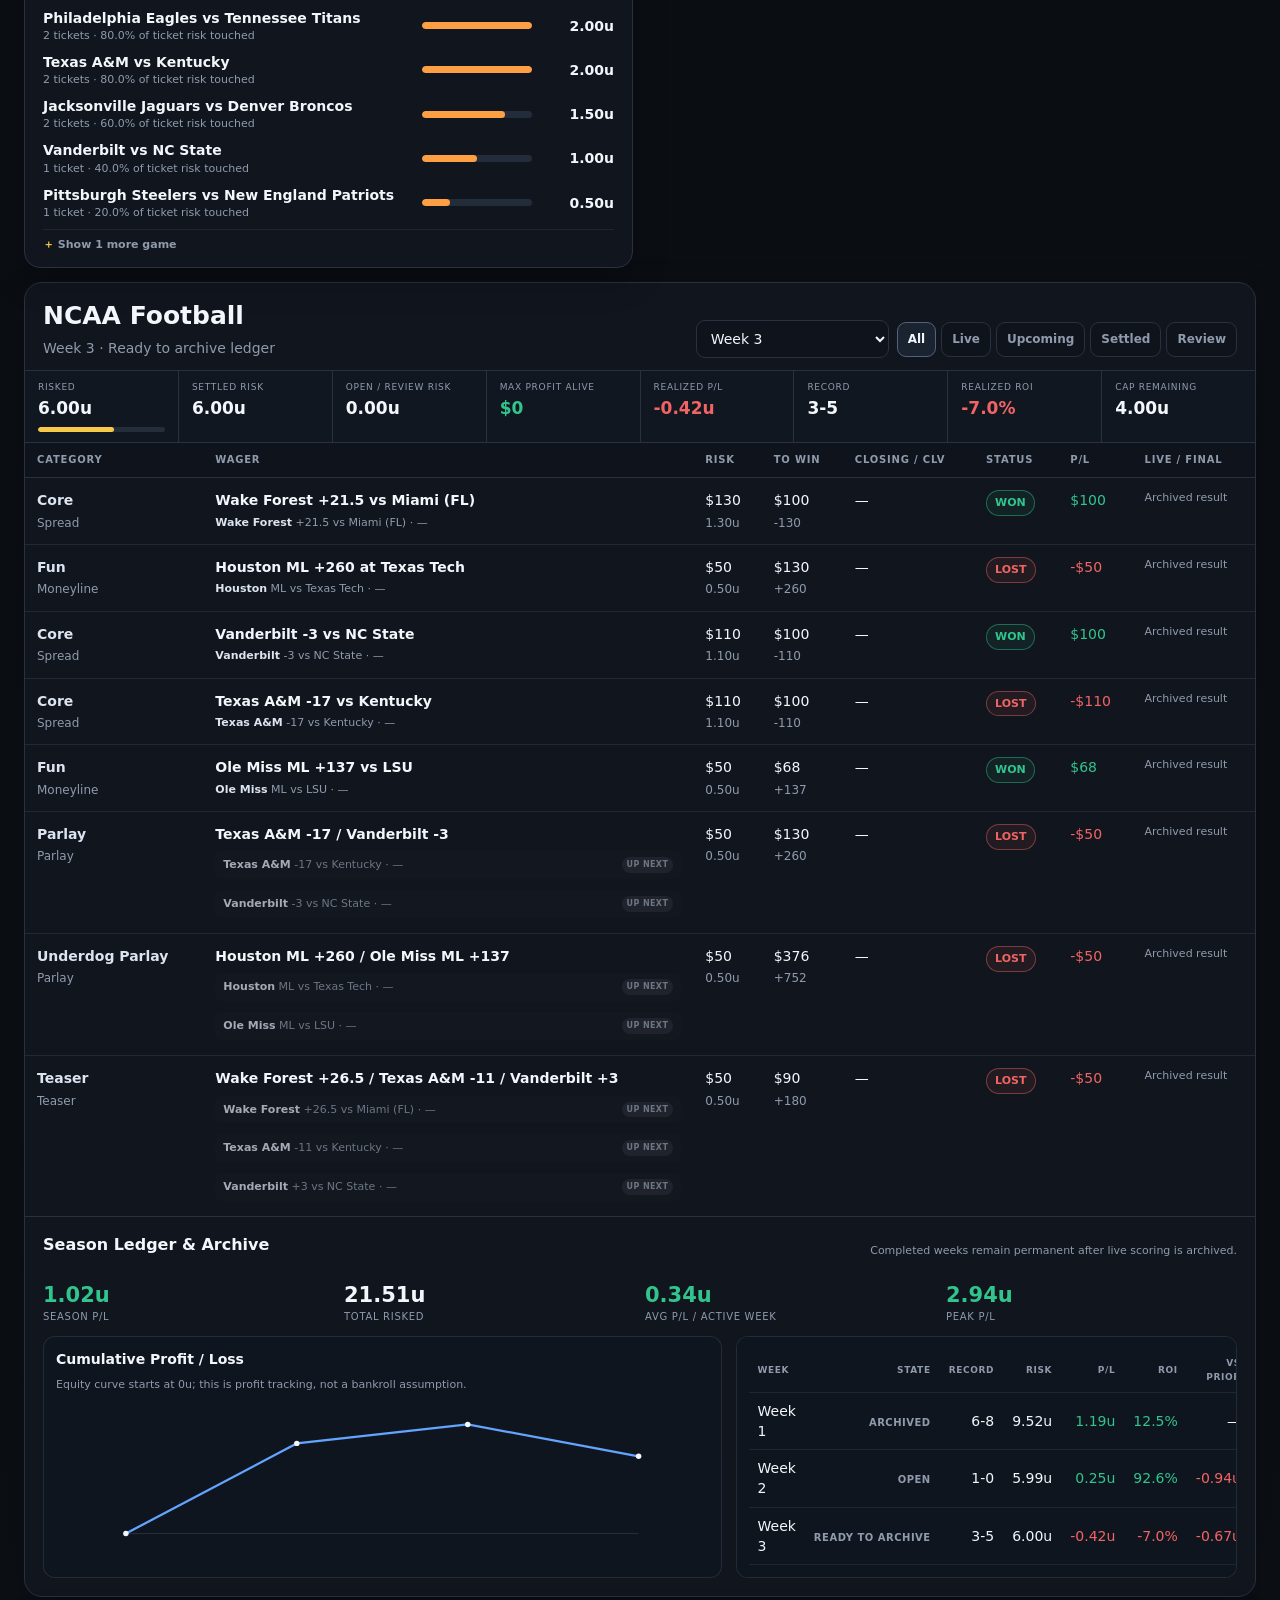
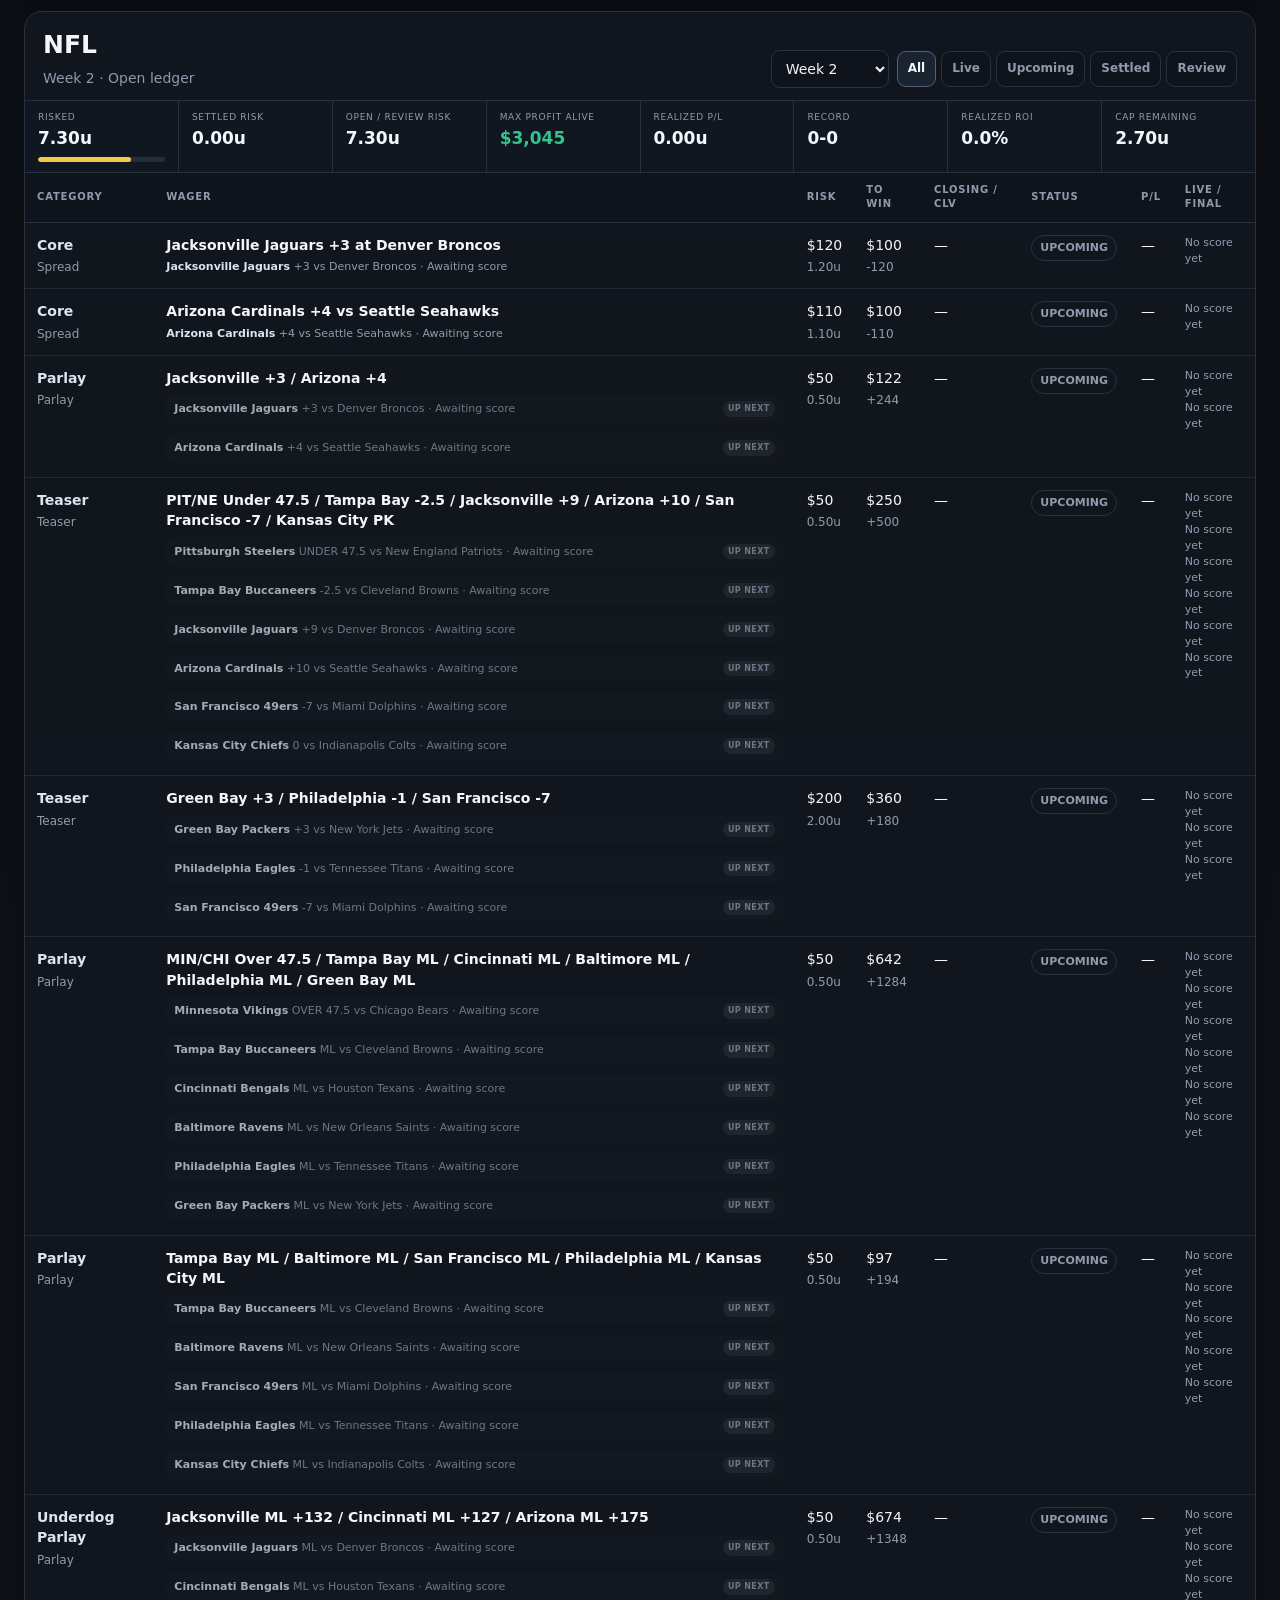
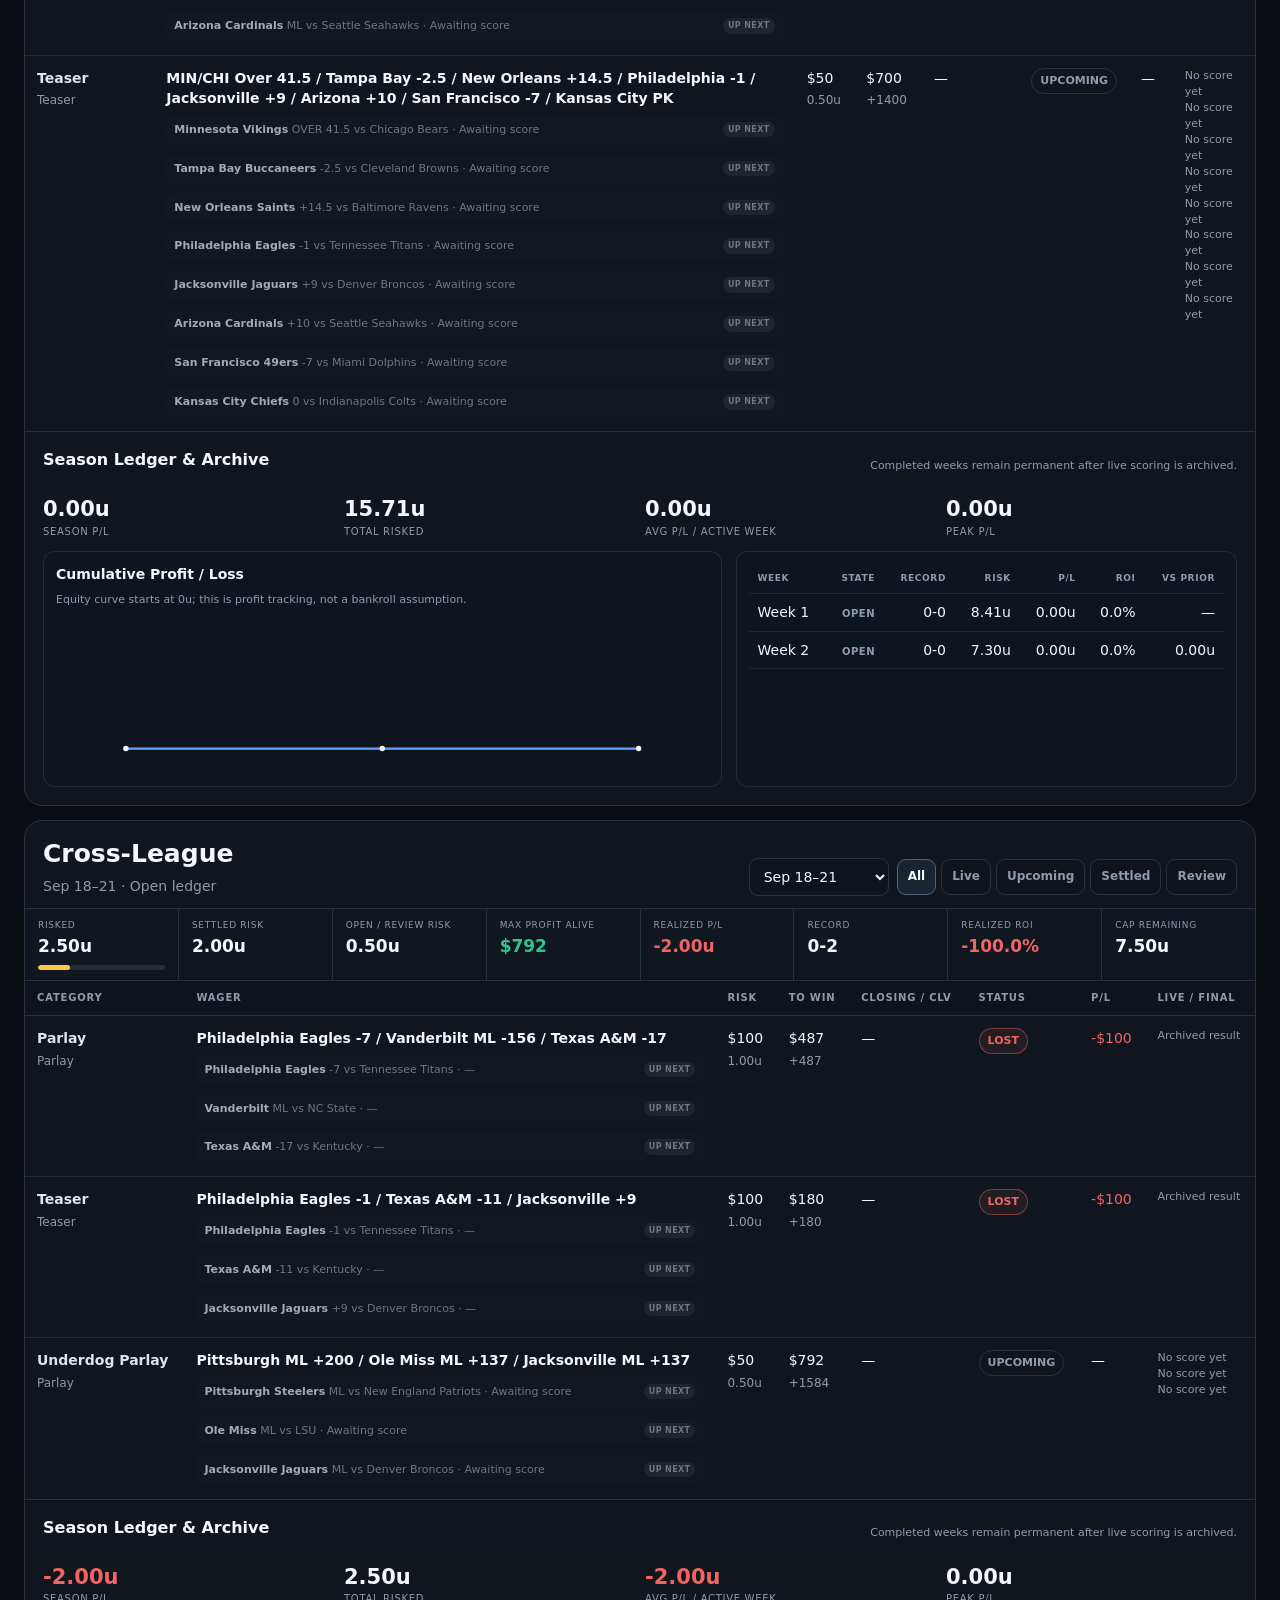
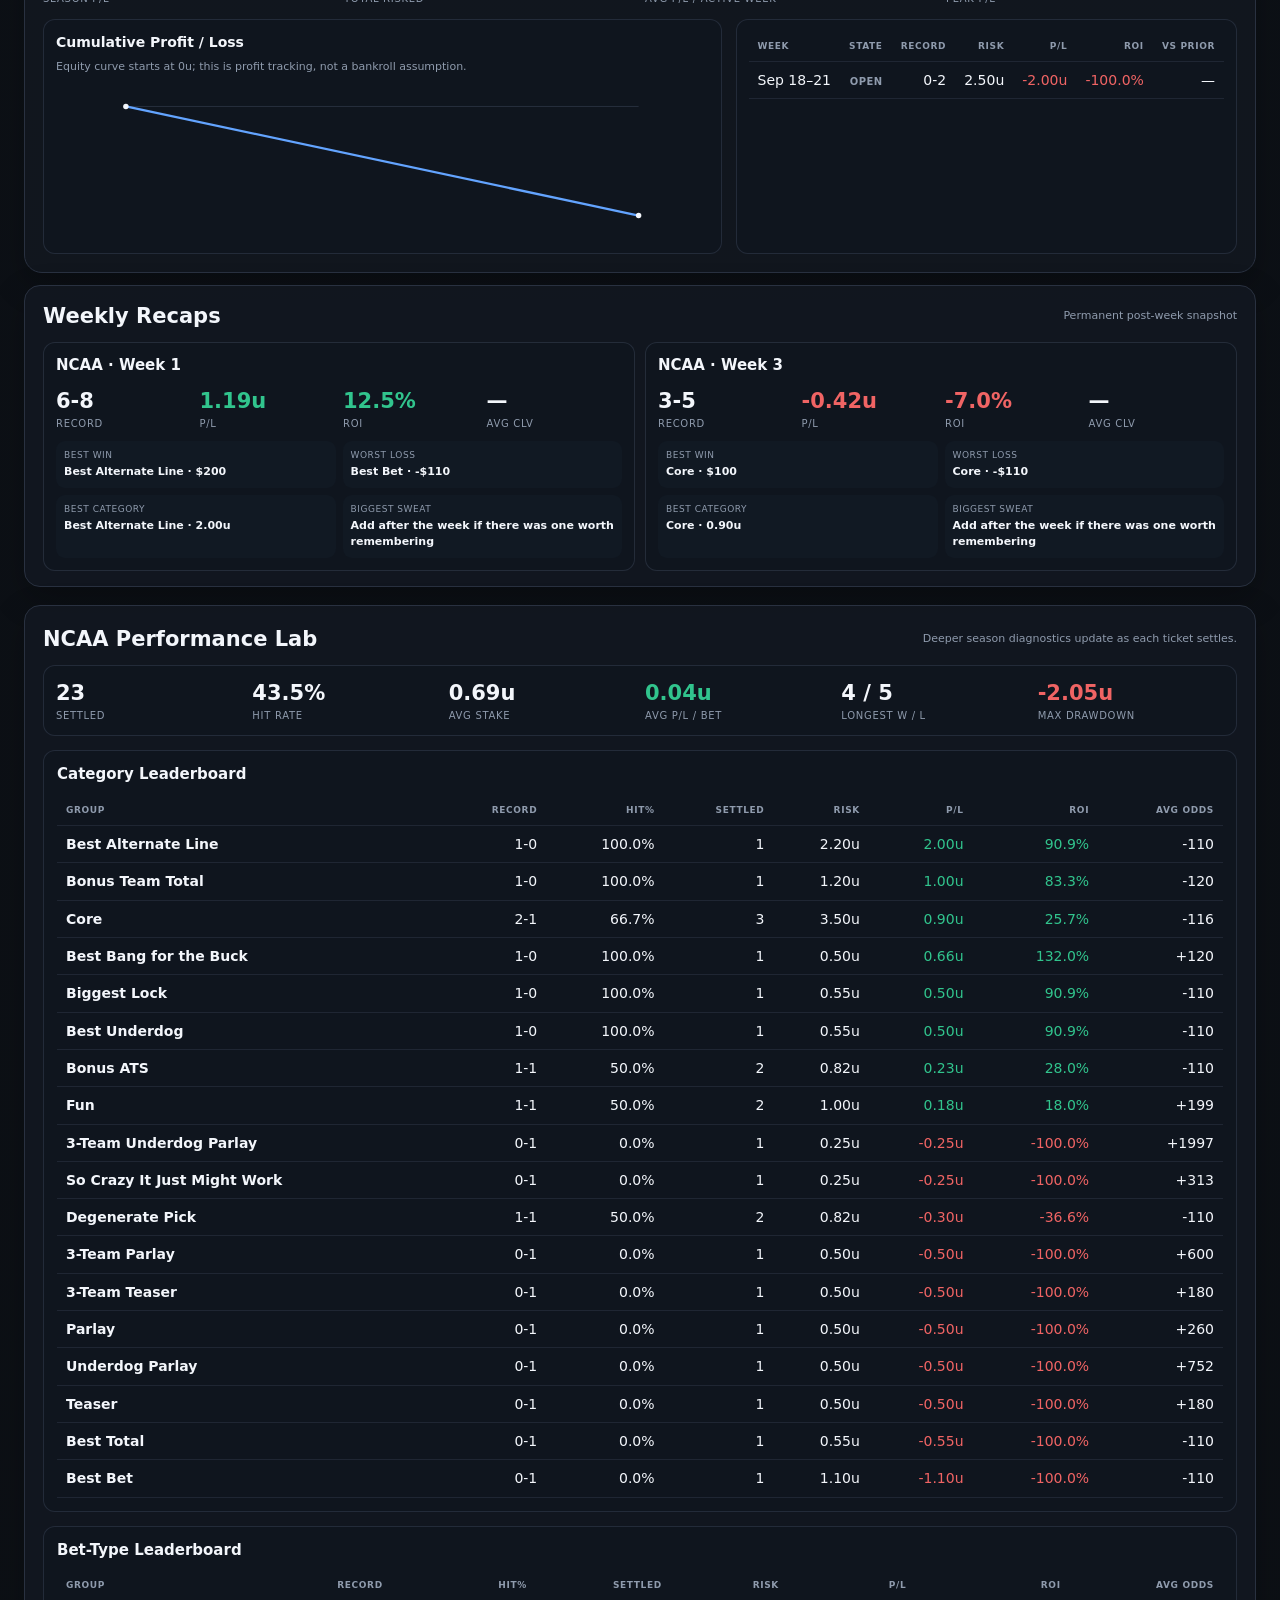
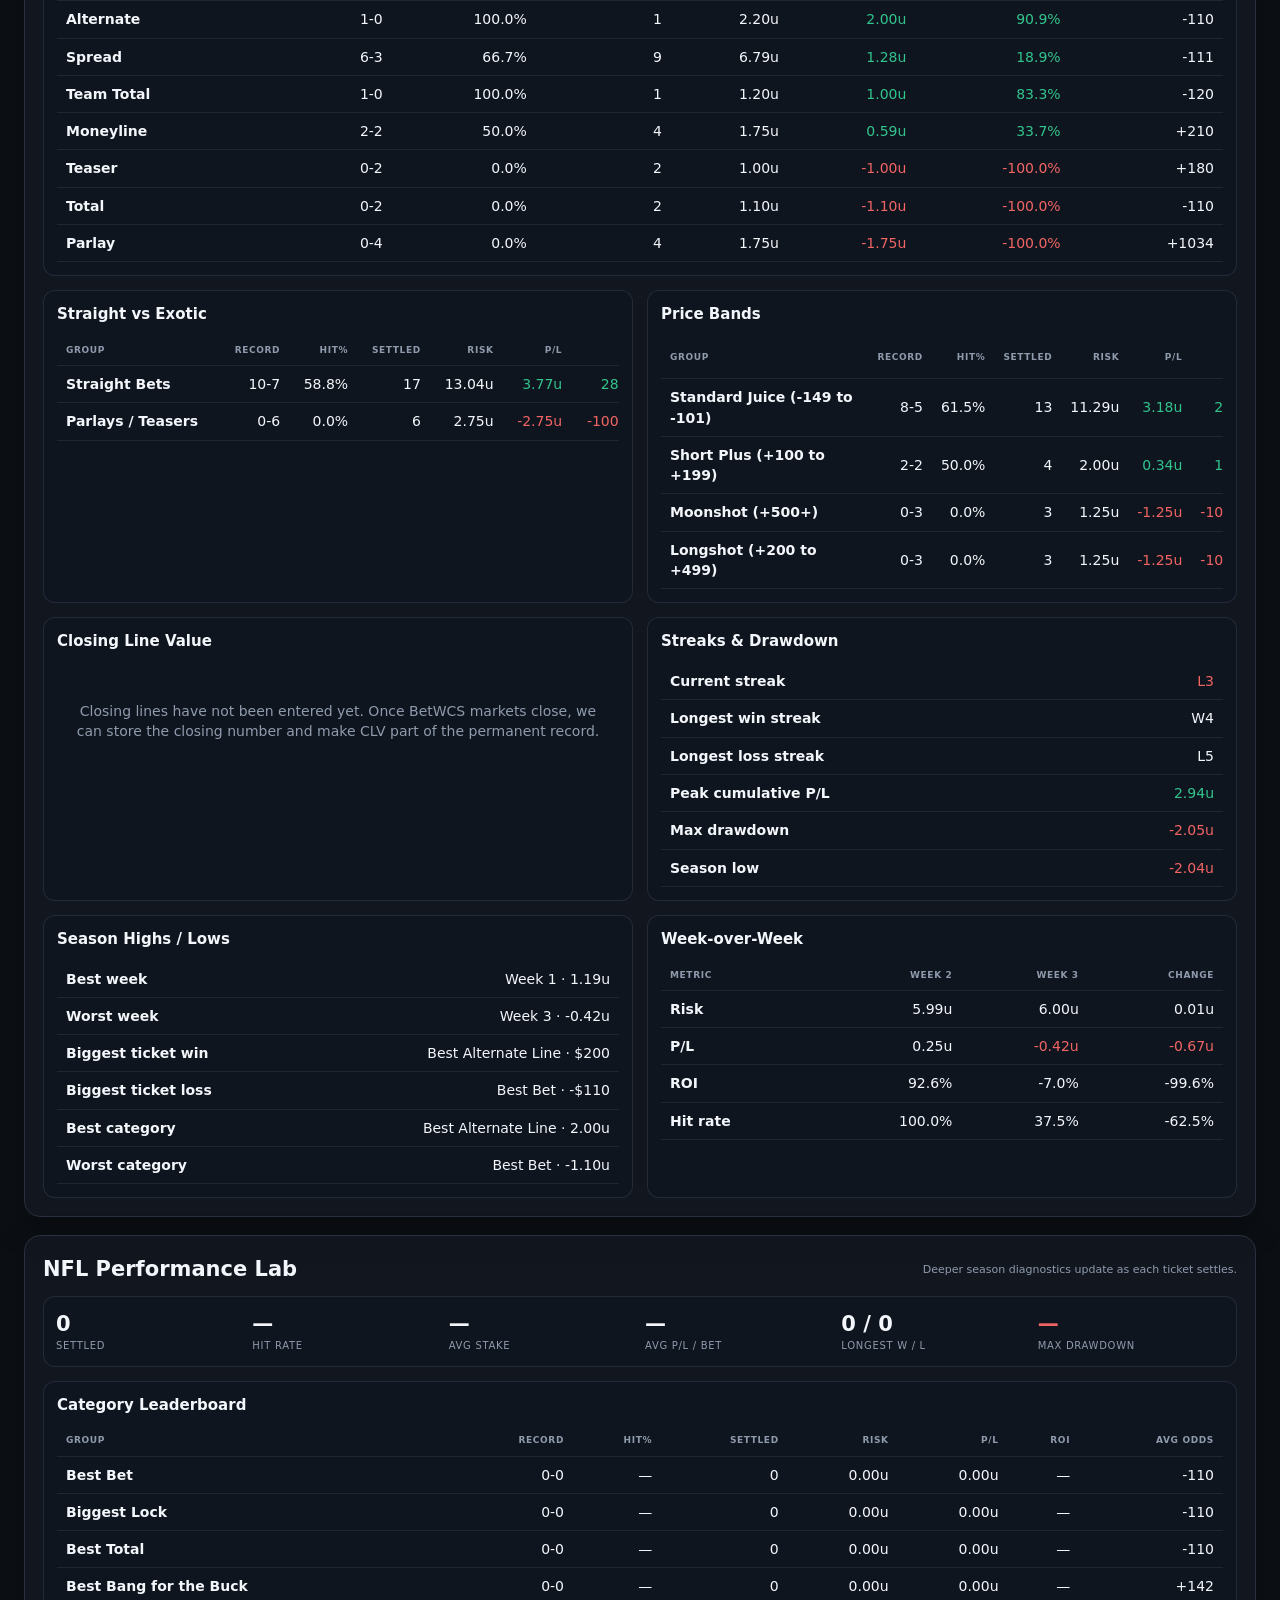
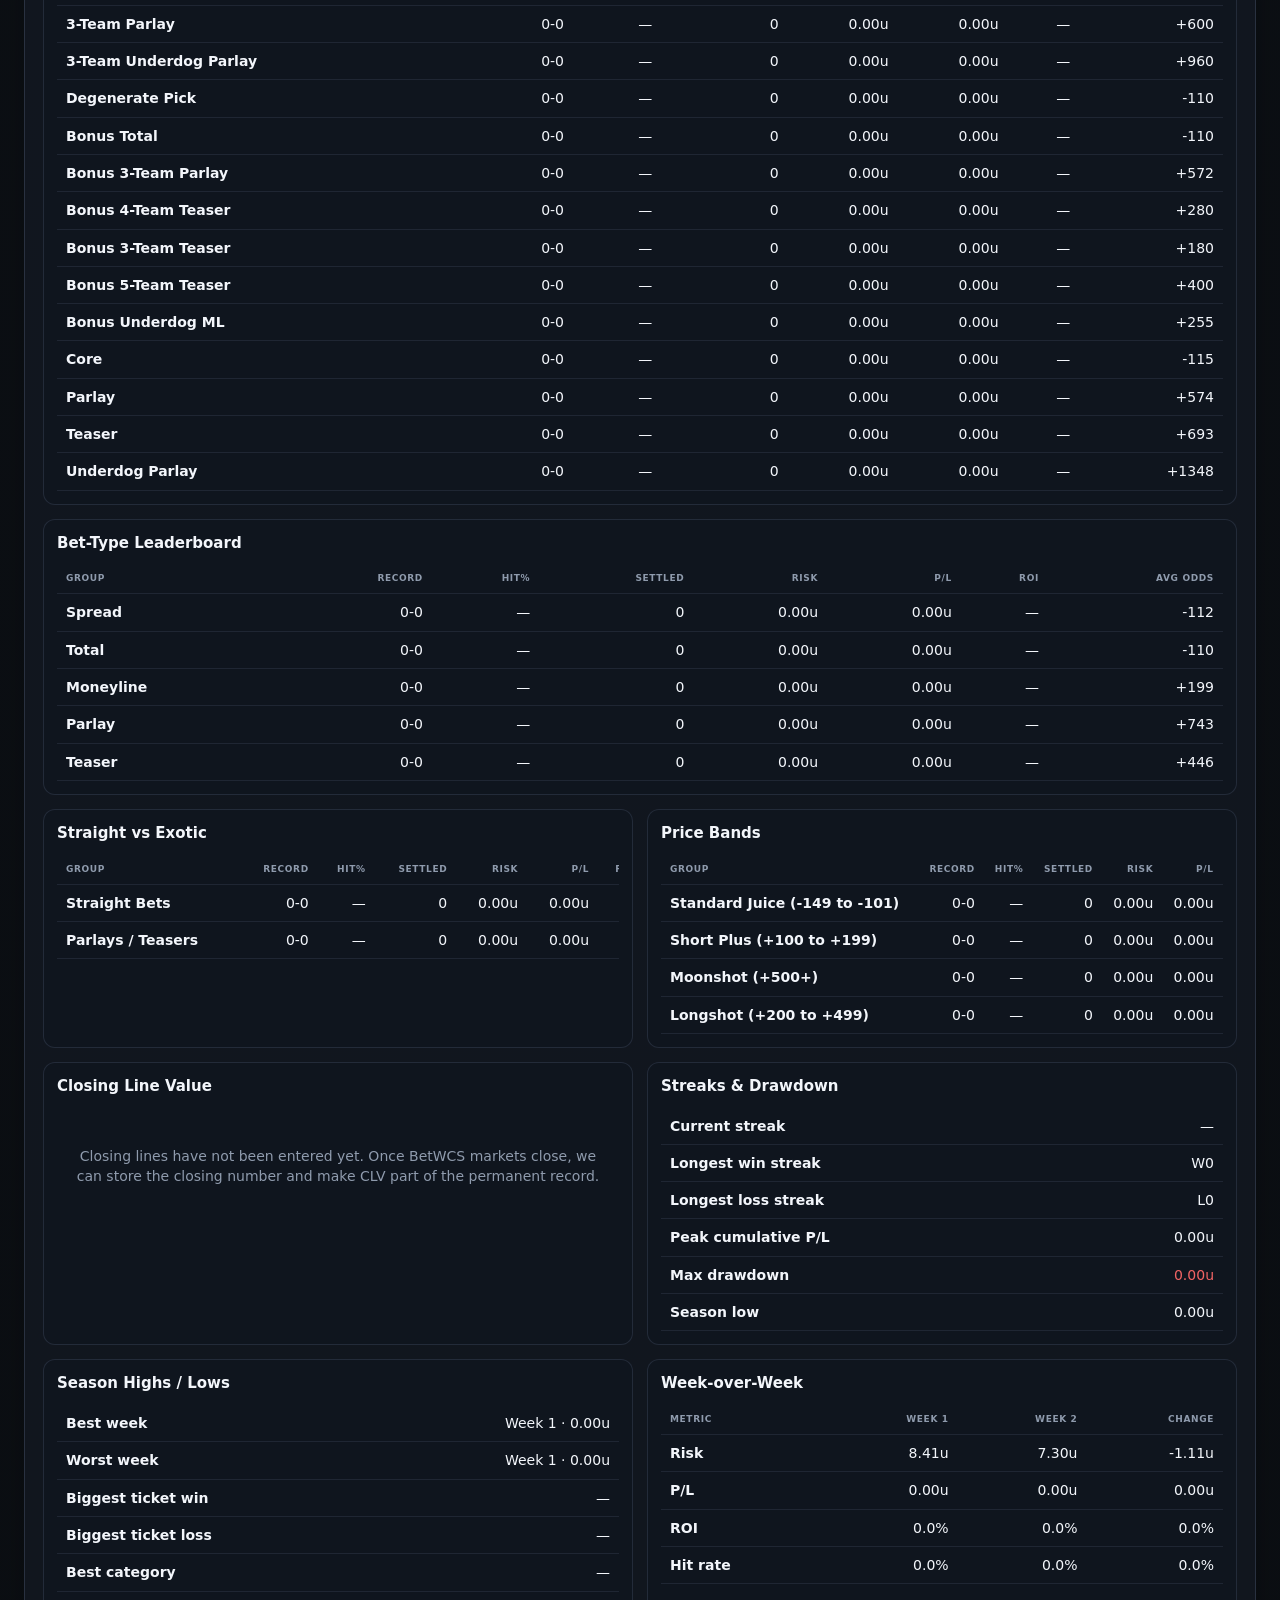
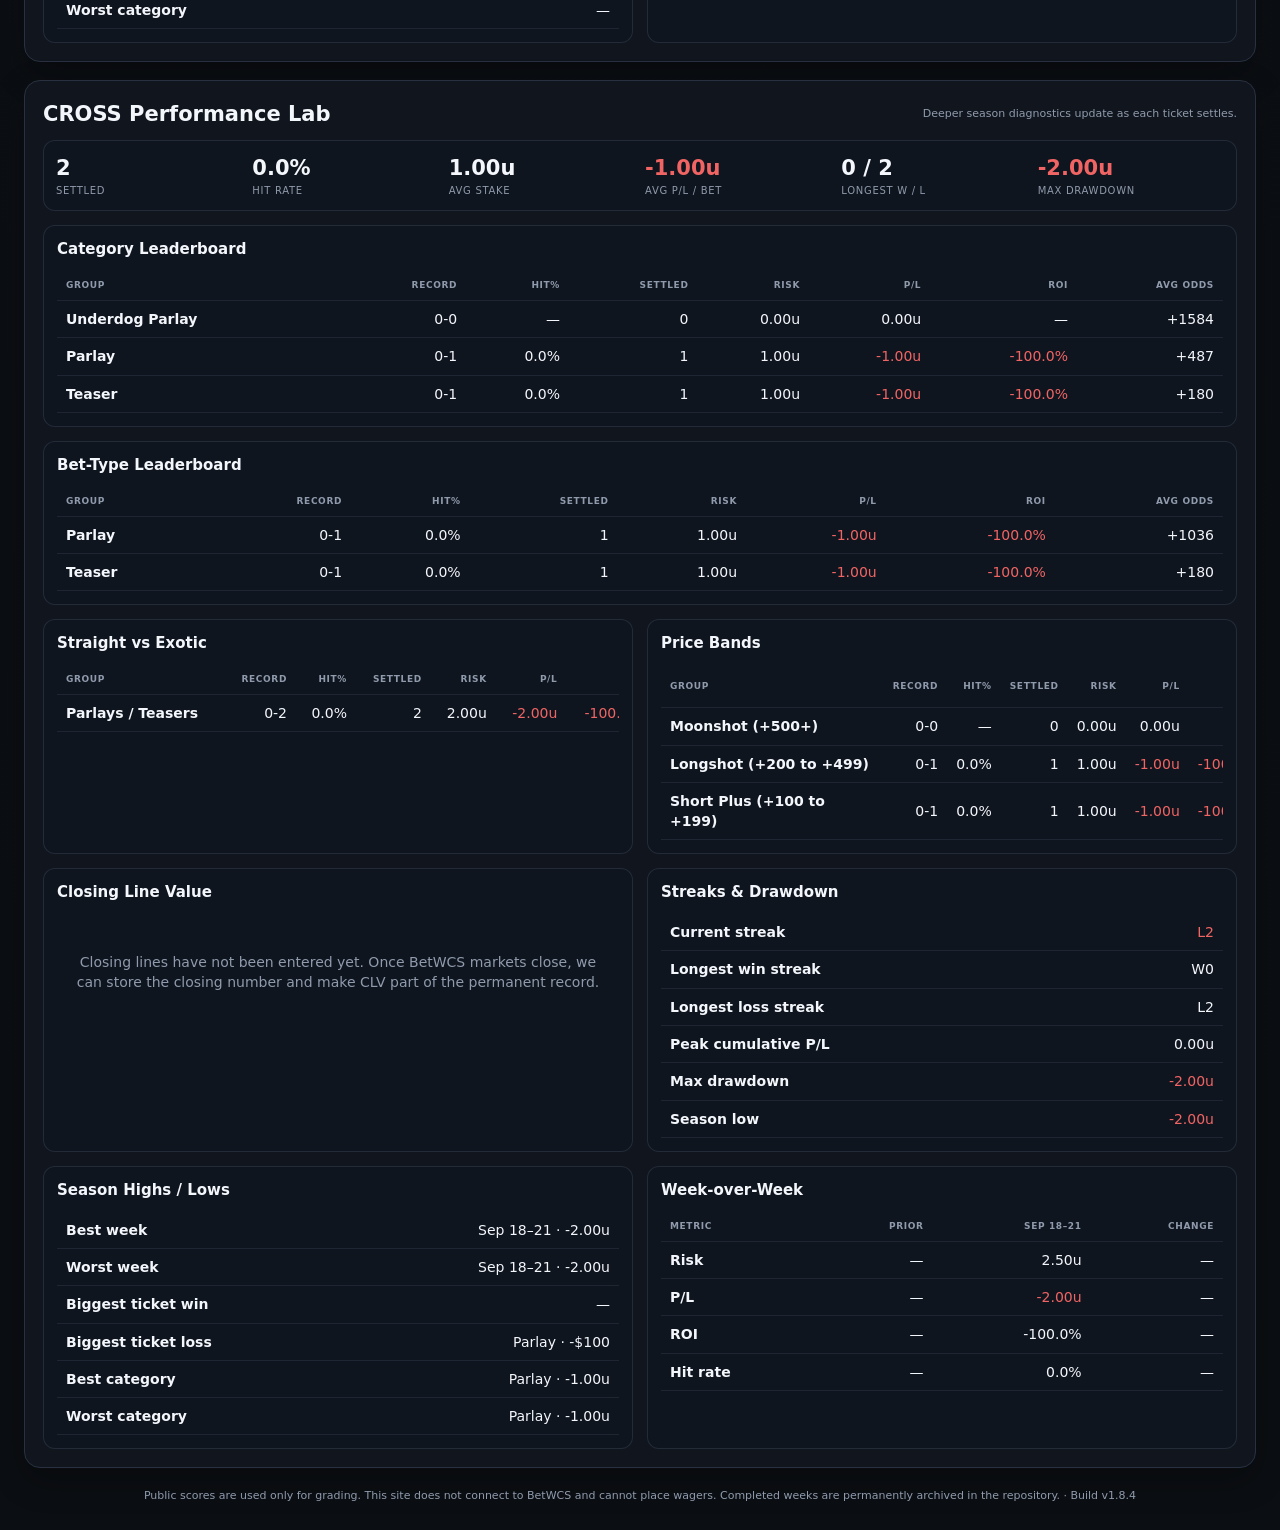
==== commit c6ff61c9: "Publish NFL Week 2 betting tickets" ====
--- a/index.html
+++ b/index.html
@@ -11,7 +11,7 @@
   <link rel="stylesheet" href="styles.css?v=1.4">
   <link rel="stylesheet" href="v15.css?v=1.5">
   <link rel="stylesheet" href="v16.css?v=1.6">
-  <link rel="stylesheet" href="v17.css?v=1.8.3">
+  <link rel="stylesheet" href="v17.css?v=1.8.4">
 </head>
 <body>
   <div class="wrap">
@@ -34,22 +34,23 @@
     <main id="leagueSections"></main>
     <section id="weekRecaps"></section>
     <section id="analytics"></section>
-    <div class="footer">Public scores are used only for grading. This site does not connect to BetWCS and cannot place wagers. Completed weeks are permanently archived in the repository. · Build v1.8.3</div>
+    <div class="footer">Public scores are used only for grading. This site does not connect to BetWCS and cannot place wagers. Completed weeks are permanently archived in the repository. · Build v1.8.4</div>
   </div>
   <dialog id="manualDialog"><div class="modal-head"><div><h3>Manual score overrides</h3><div class="small">Use only if the public feed is delayed or a matchup is not recognized.</div></div><button class="btn" id="closeManual" type="button">Close</button></div><div class="modal-body"><div id="overrideRows"></div><div class="modal-actions"><button class="btn" id="clearOverrides" type="button">Clear overrides</button><button class="btn primary" id="saveOverrides" type="button">Save & grade</button></div></div></dialog>
-  <script src="data.js?v=1.8.3"></script>
-  <script src="data-patches.js?v=1.8.3"></script>
-  <script src="nfl-additions.js?v=1.8.3"></script>
-  <script src="week3-additions.js?v=1.8.3"></script>
-  <script src="score-fixes.js?v=1.8.3"></script>
-  <script src="result-fixes.js?v=1.8.3"></script>
-  <script>if(window.BET_TRACKER_DATA){window.BET_TRACKER_DATA.config.build='v1.8.3';window.BET_TRACKER_DATA.config.lastSiteUpdate='2026-09-20T00:45:00-07:00';}</script>
-  <script src="core.js?v=1.8.3"></script>
-  <script src="ui.js?v=1.8.3"></script>
-  <script src="analytics.js?v=1.8.3"></script>
-  <script src="gameday.js?v=1.8.3"></script>
-  <script src="enhancements.js?v=1.8.3"></script>
-  <script src="event-refresh.js?v=1.8.3"></script>
-  <script src="boot.js?v=1.8.3"></script>
+  <script src="data.js?v=1.8.4"></script>
+  <script src="data-patches.js?v=1.8.4"></script>
+  <script src="nfl-additions.js?v=1.8.4"></script>
+  <script src="week3-additions.js?v=1.8.4"></script>
+  <script src="nfl-week2-additions.js?v=1.8.4"></script>
+  <script src="score-fixes.js?v=1.8.4"></script>
+  <script src="result-fixes.js?v=1.8.4"></script>
+  <script>if(window.BET_TRACKER_DATA){window.BET_TRACKER_DATA.config.build='v1.8.4';window.BET_TRACKER_DATA.config.lastSiteUpdate='2026-09-20T01:05:00-07:00';}</script>
+  <script src="core.js?v=1.8.4"></script>
+  <script src="ui.js?v=1.8.4"></script>
+  <script src="analytics.js?v=1.8.4"></script>
+  <script src="gameday.js?v=1.8.4"></script>
+  <script src="enhancements.js?v=1.8.4"></script>
+  <script src="event-refresh.js?v=1.8.4"></script>
+  <script src="boot.js?v=1.8.4"></script>
 </body>
 </html>
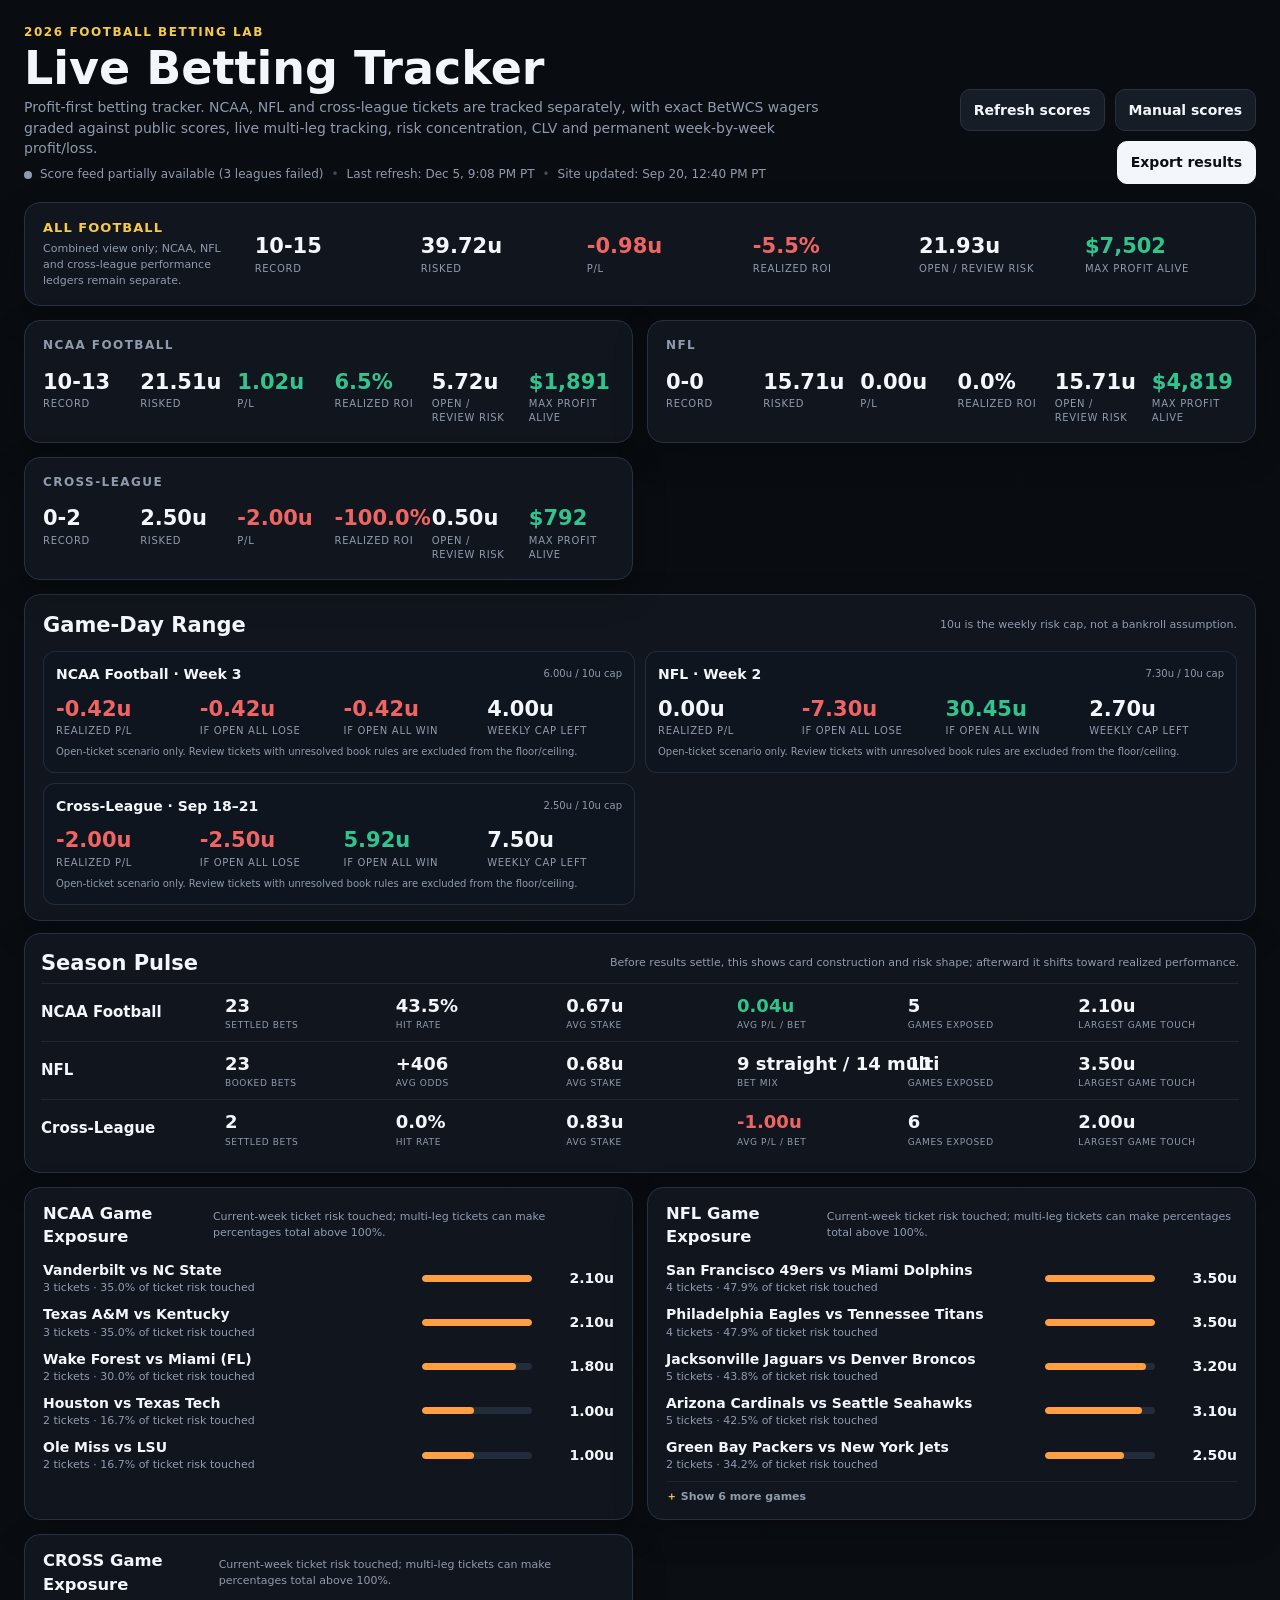
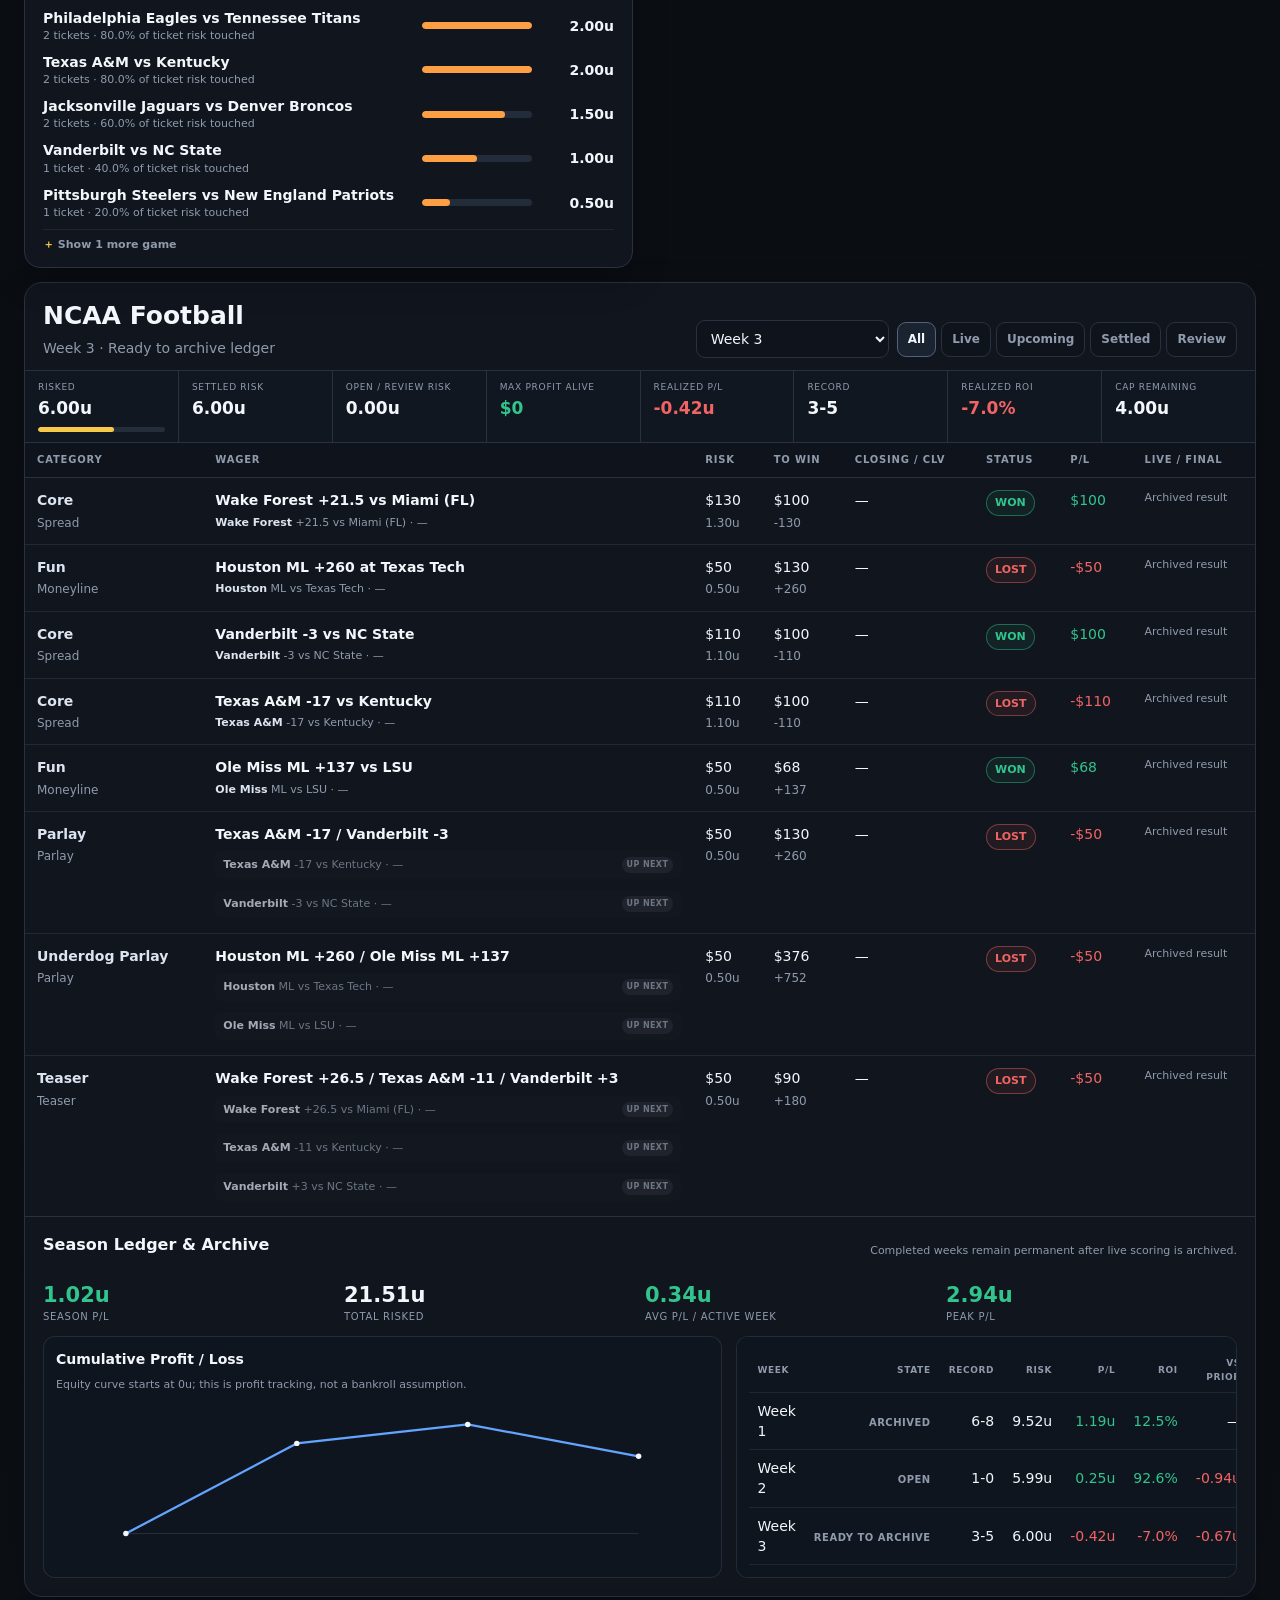
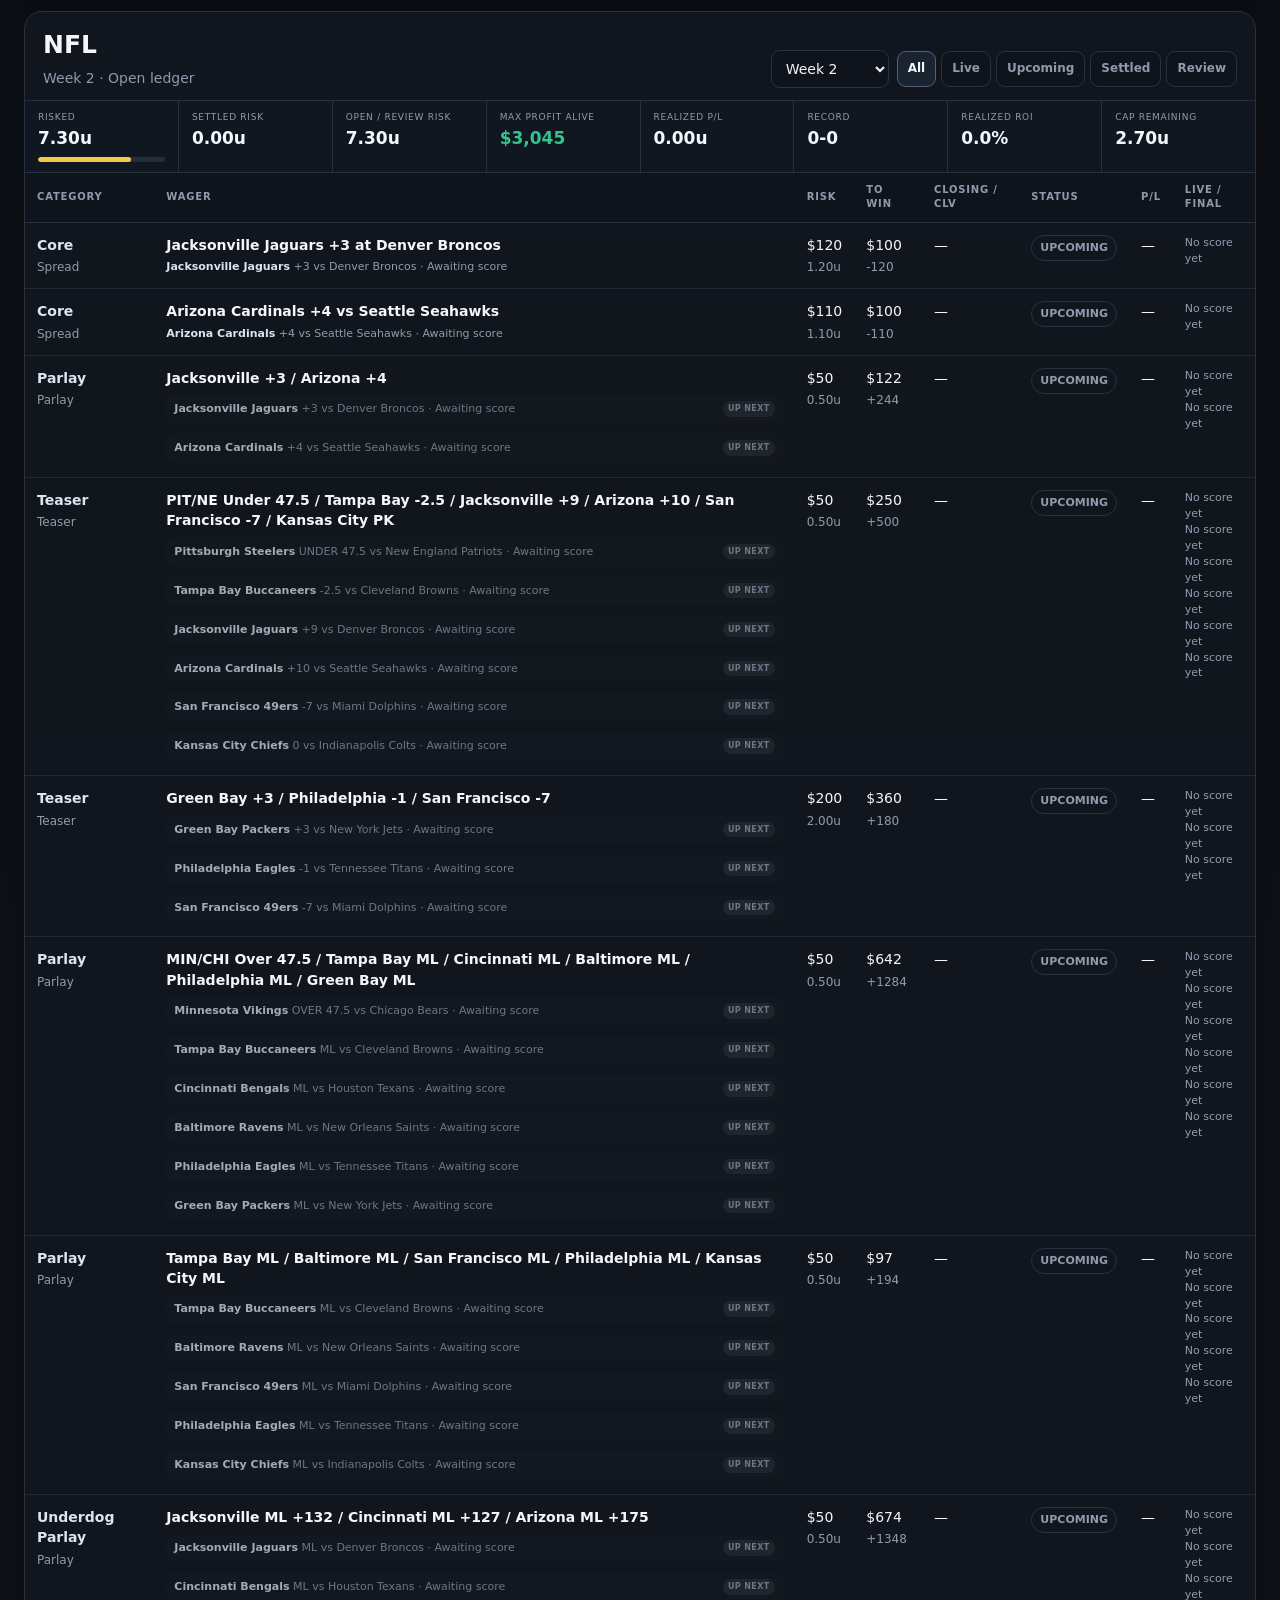
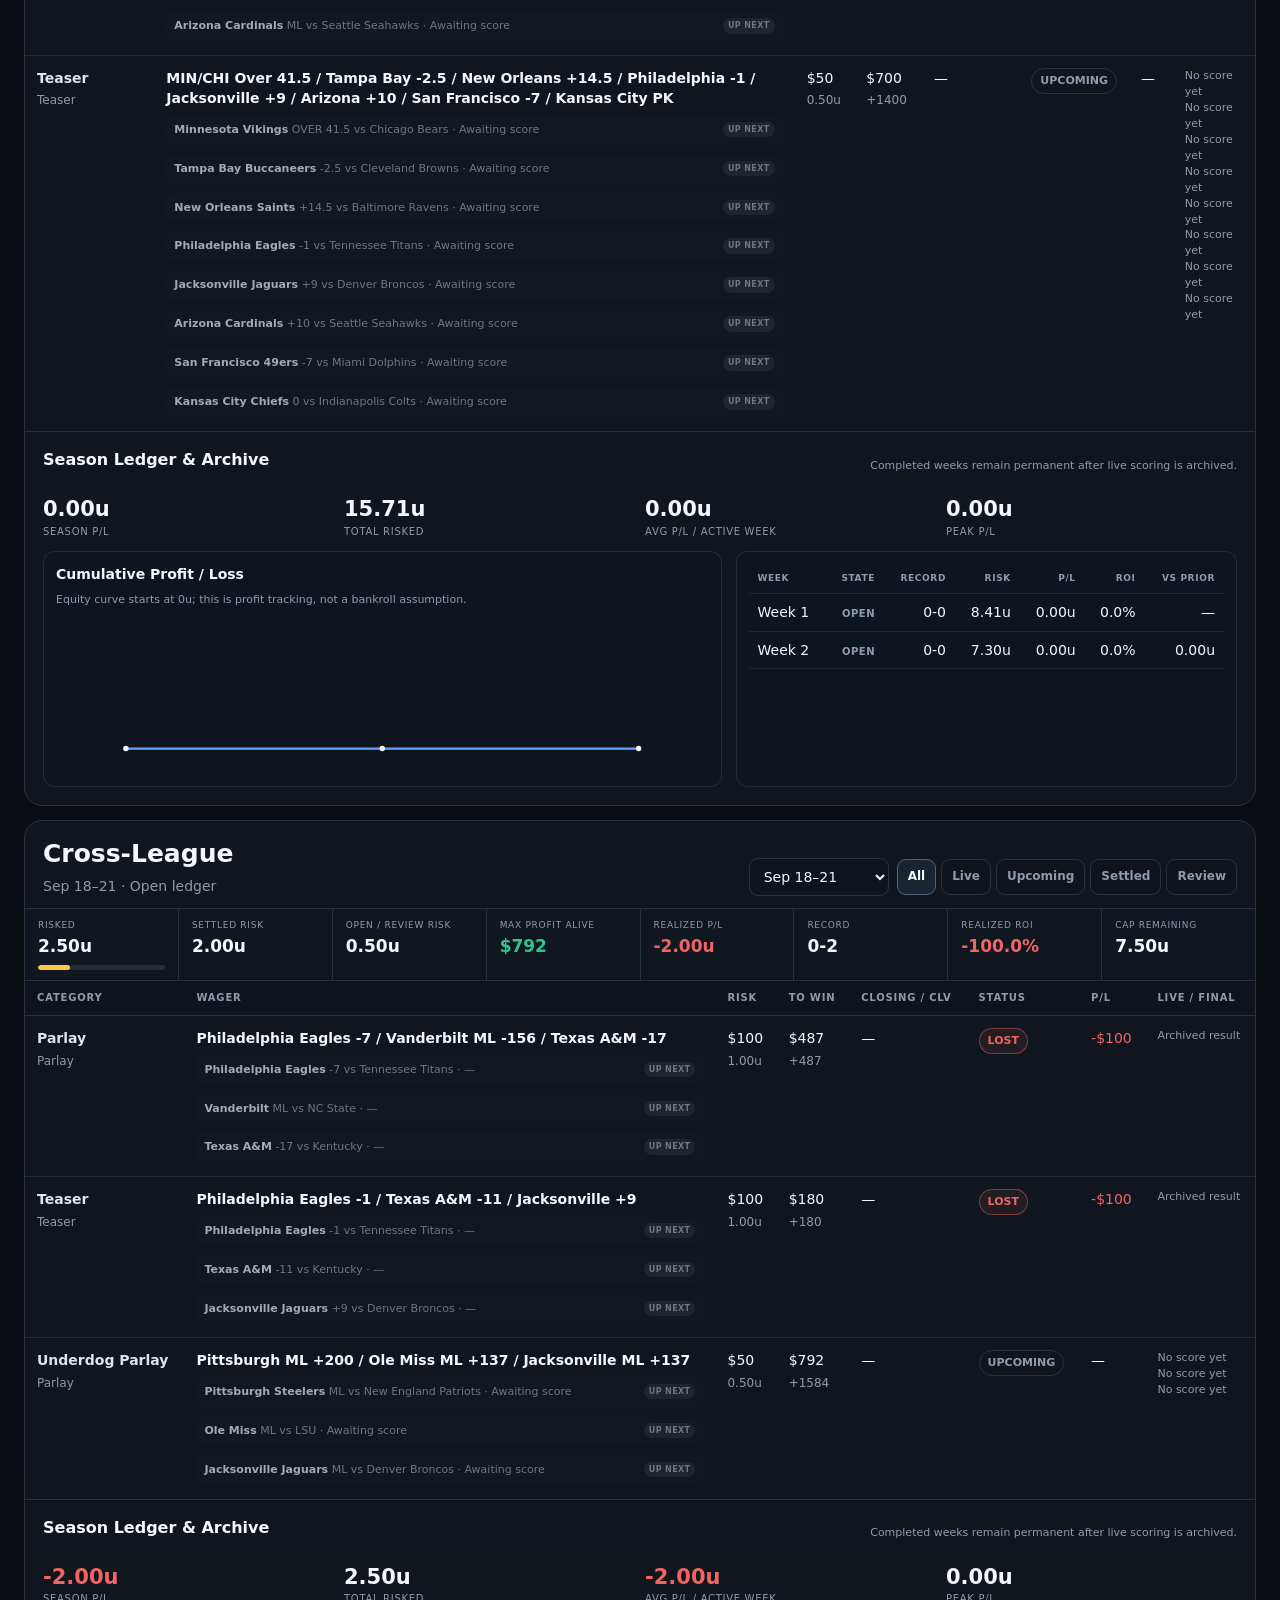
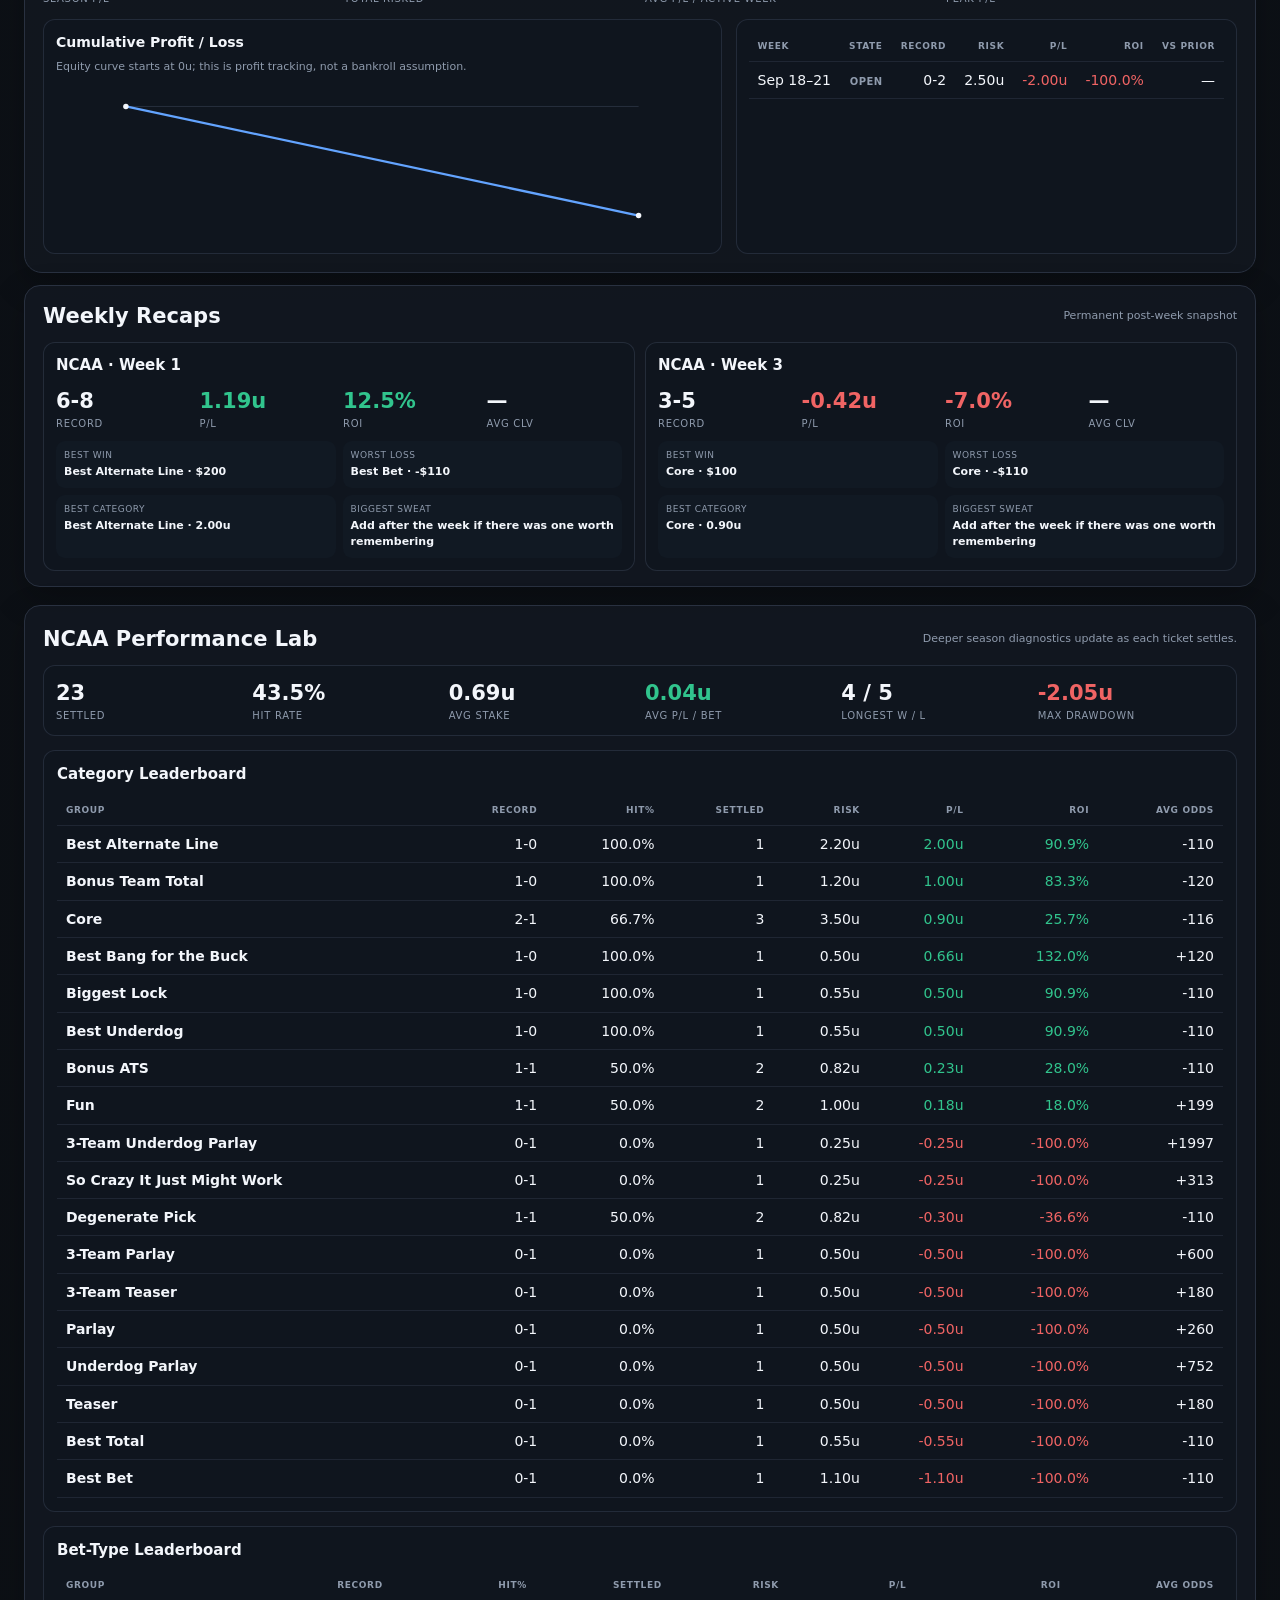
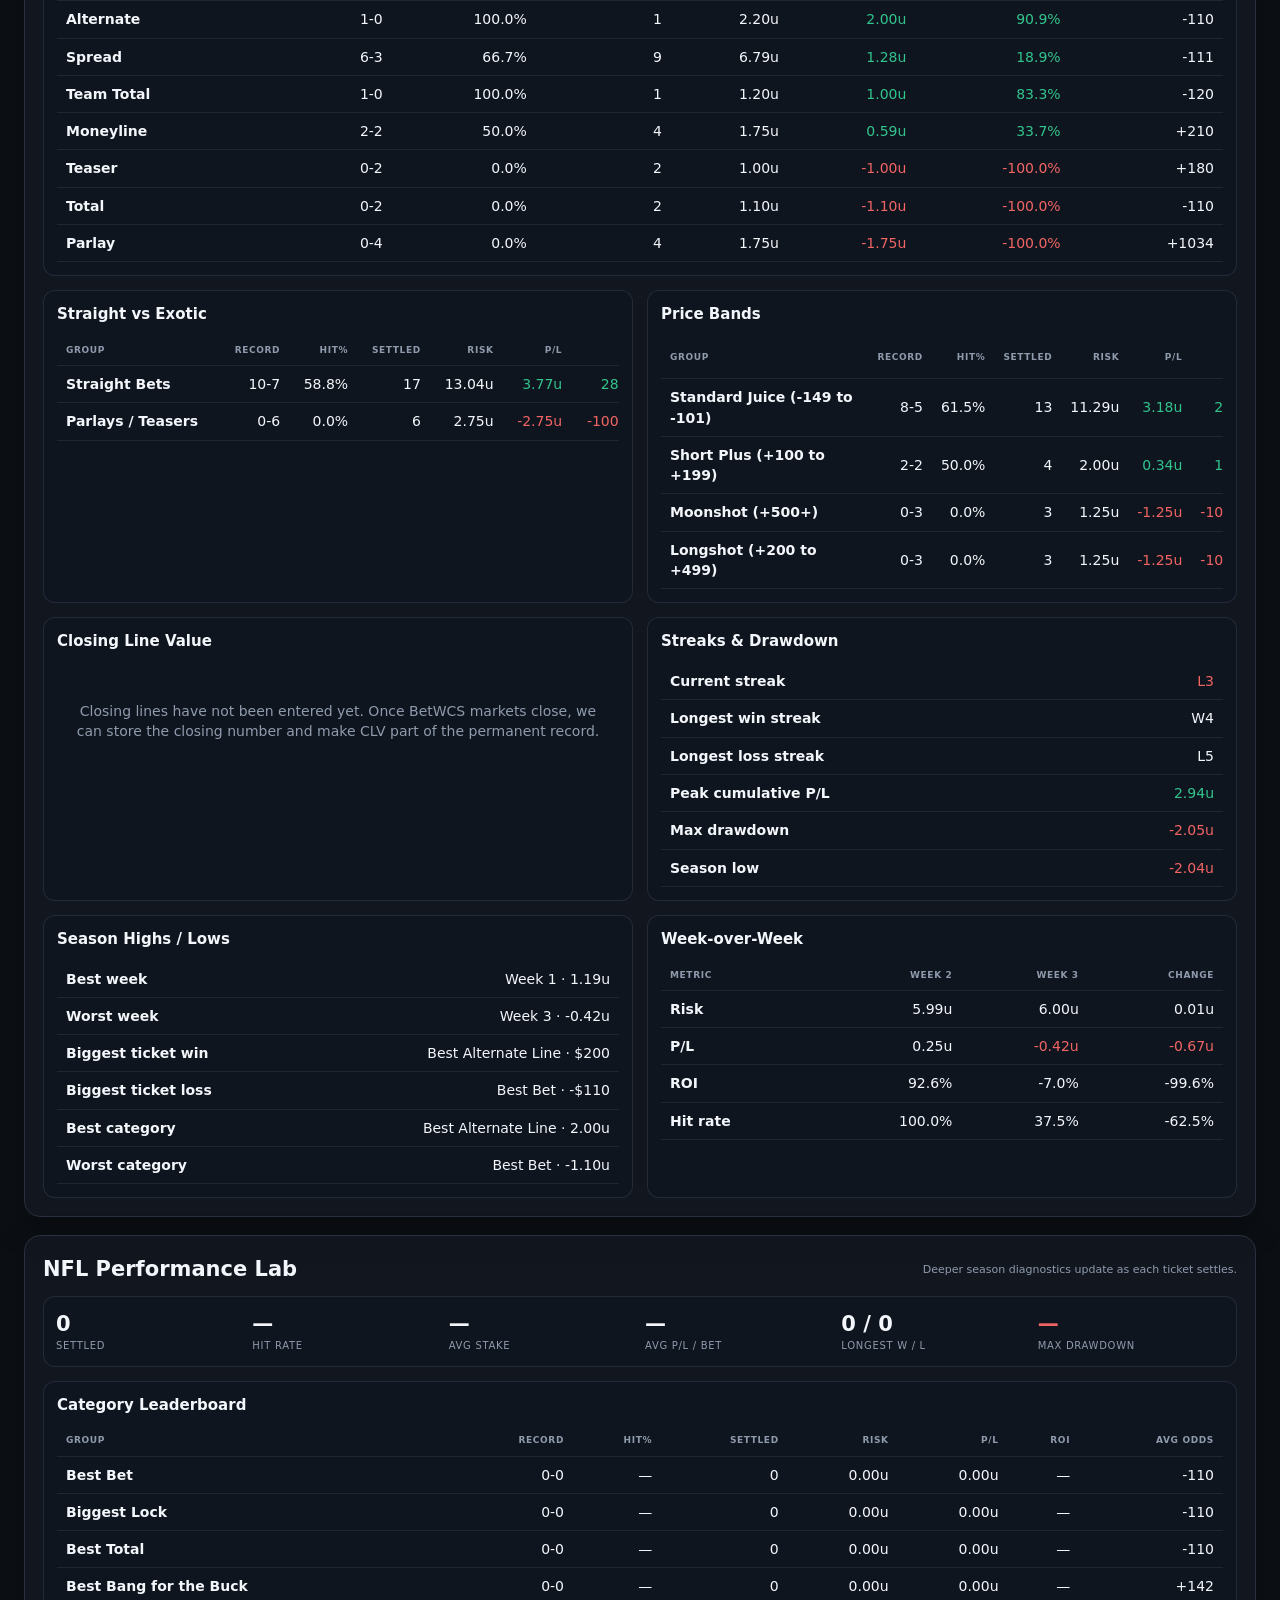
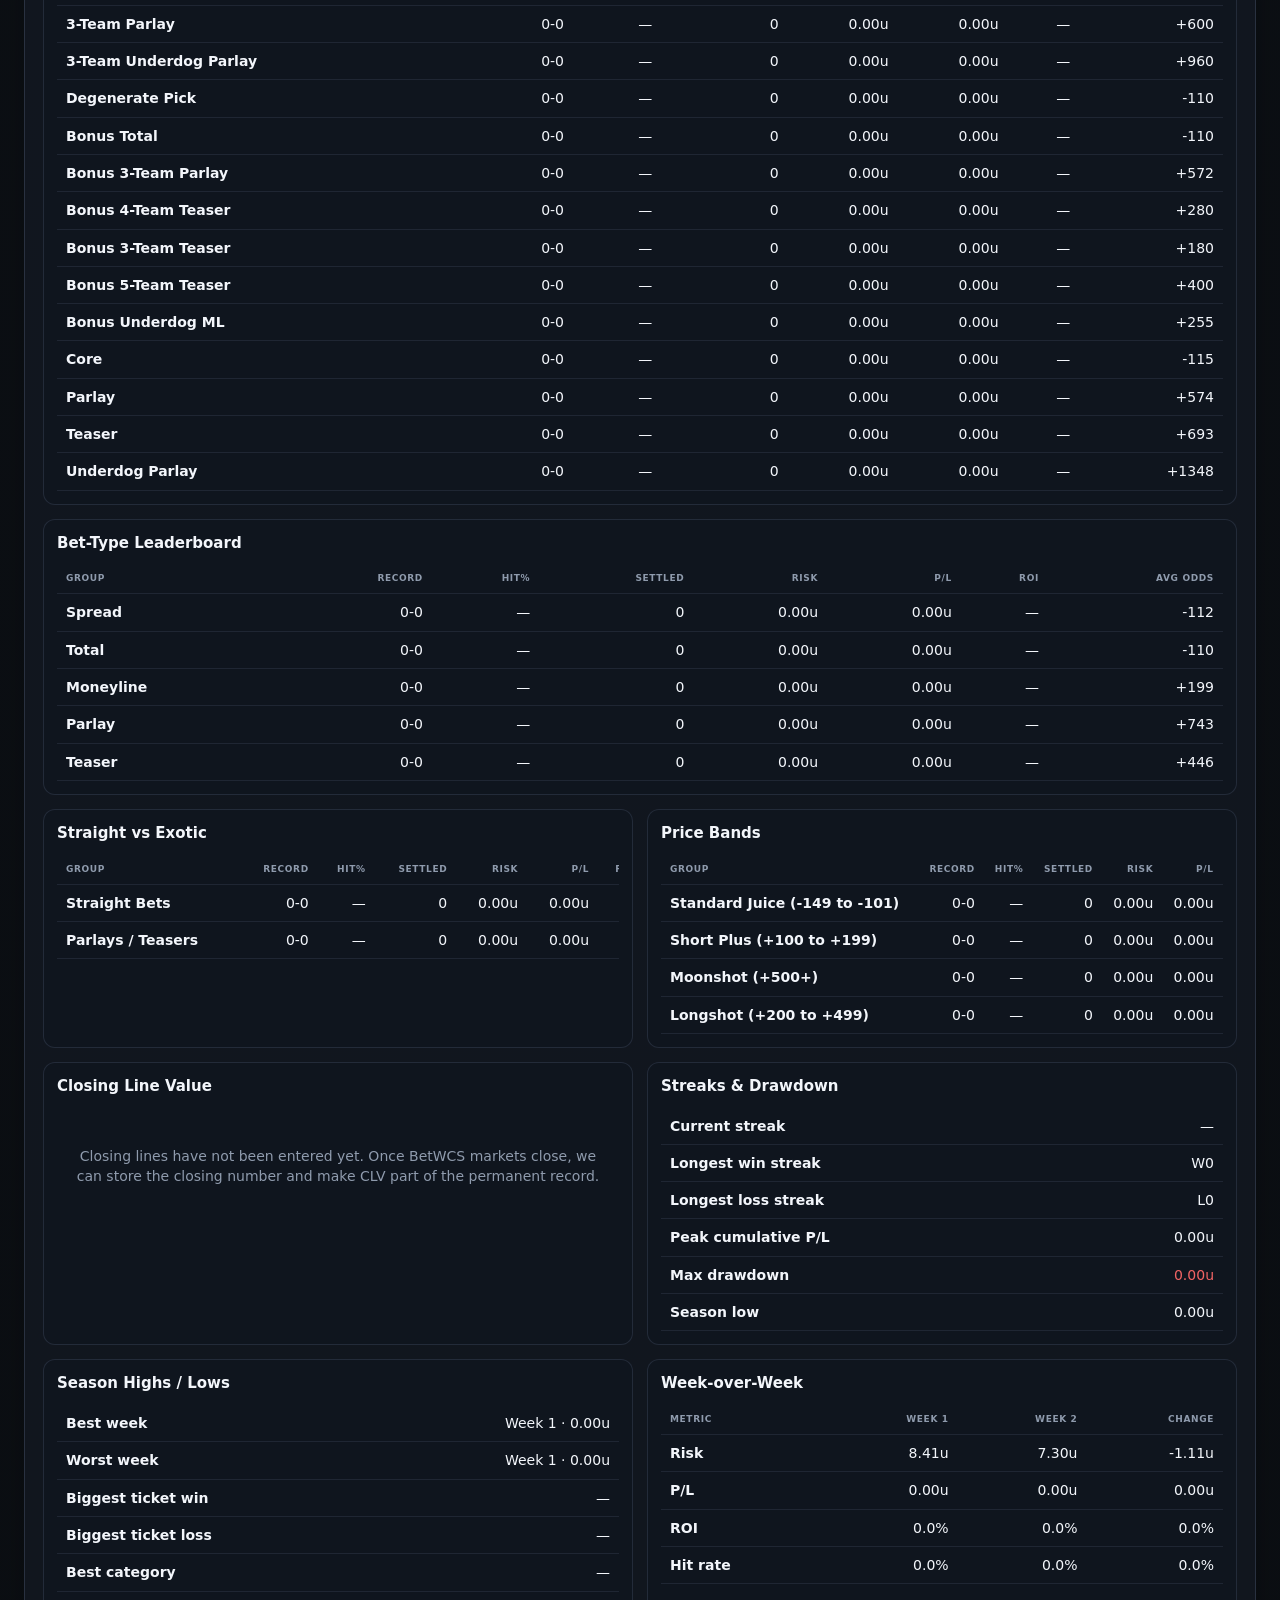
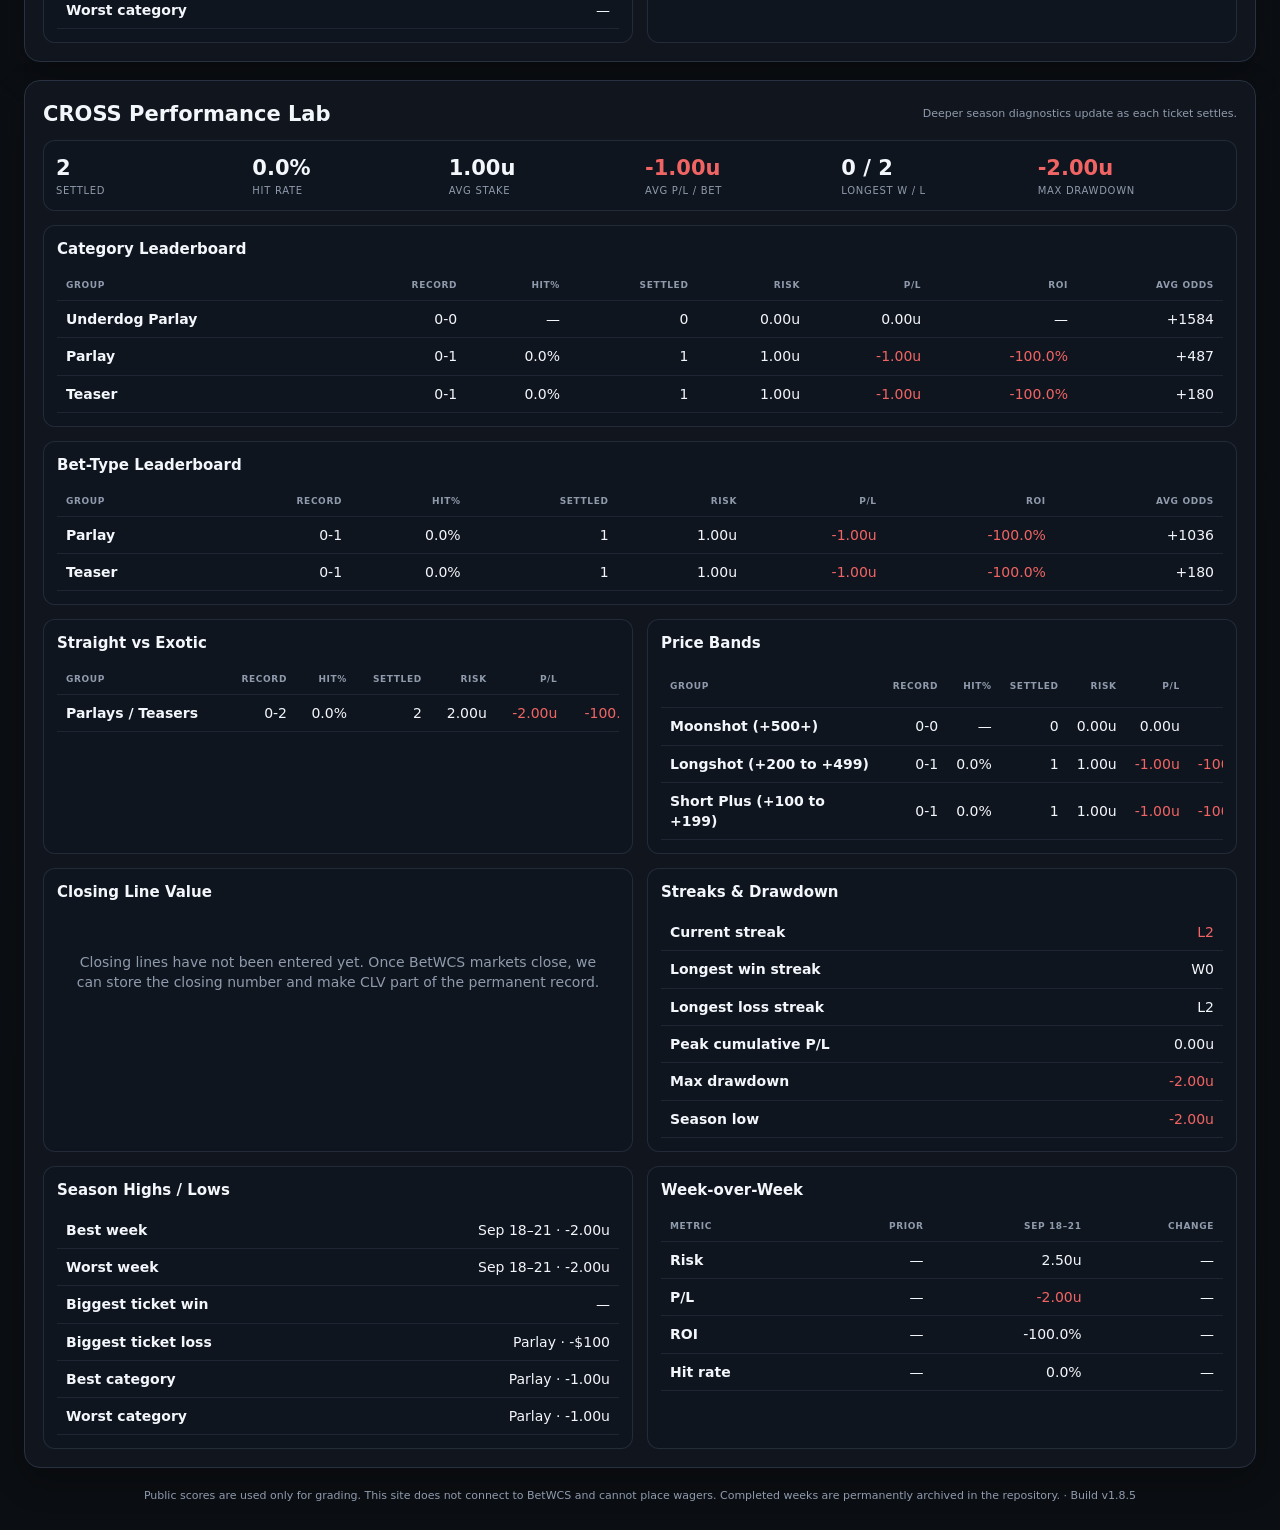
==== commit b7929020: "Publish direct NFL live-score bindings" ====
--- a/index.html
+++ b/index.html
@@ -11,7 +11,7 @@
   <link rel="stylesheet" href="styles.css?v=1.4">
   <link rel="stylesheet" href="v15.css?v=1.5">
   <link rel="stylesheet" href="v16.css?v=1.6">
-  <link rel="stylesheet" href="v17.css?v=1.8.4">
+  <link rel="stylesheet" href="v17.css?v=1.8.5">
 </head>
 <body>
   <div class="wrap">
@@ -34,23 +34,23 @@
     <main id="leagueSections"></main>
     <section id="weekRecaps"></section>
     <section id="analytics"></section>
-    <div class="footer">Public scores are used only for grading. This site does not connect to BetWCS and cannot place wagers. Completed weeks are permanently archived in the repository. · Build v1.8.4</div>
+    <div class="footer">Public scores are used only for grading. This site does not connect to BetWCS and cannot place wagers. Completed weeks are permanently archived in the repository. · Build v1.8.5</div>
   </div>
   <dialog id="manualDialog"><div class="modal-head"><div><h3>Manual score overrides</h3><div class="small">Use only if the public feed is delayed or a matchup is not recognized.</div></div><button class="btn" id="closeManual" type="button">Close</button></div><div class="modal-body"><div id="overrideRows"></div><div class="modal-actions"><button class="btn" id="clearOverrides" type="button">Clear overrides</button><button class="btn primary" id="saveOverrides" type="button">Save & grade</button></div></div></dialog>
-  <script src="data.js?v=1.8.4"></script>
-  <script src="data-patches.js?v=1.8.4"></script>
-  <script src="nfl-additions.js?v=1.8.4"></script>
-  <script src="week3-additions.js?v=1.8.4"></script>
-  <script src="nfl-week2-additions.js?v=1.8.4"></script>
-  <script src="score-fixes.js?v=1.8.4"></script>
-  <script src="result-fixes.js?v=1.8.4"></script>
-  <script>if(window.BET_TRACKER_DATA){window.BET_TRACKER_DATA.config.build='v1.8.4';window.BET_TRACKER_DATA.config.lastSiteUpdate='2026-09-20T01:05:00-07:00';}</script>
-  <script src="core.js?v=1.8.4"></script>
-  <script src="ui.js?v=1.8.4"></script>
-  <script src="analytics.js?v=1.8.4"></script>
-  <script src="gameday.js?v=1.8.4"></script>
-  <script src="enhancements.js?v=1.8.4"></script>
-  <script src="event-refresh.js?v=1.8.4"></script>
-  <script src="boot.js?v=1.8.4"></script>
+  <script src="data.js?v=1.8.5"></script>
+  <script src="data-patches.js?v=1.8.5"></script>
+  <script src="nfl-additions.js?v=1.8.5"></script>
+  <script src="week3-additions.js?v=1.8.5"></script>
+  <script src="nfl-week2-additions.js?v=1.8.5"></script>
+  <script src="score-fixes.js?v=1.8.5"></script>
+  <script src="result-fixes.js?v=1.8.5"></script>
+  <script>if(window.BET_TRACKER_DATA){window.BET_TRACKER_DATA.config.build='v1.8.5';window.BET_TRACKER_DATA.config.lastSiteUpdate='2026-09-20T12:40:00-07:00';}</script>
+  <script src="core.js?v=1.8.5"></script>
+  <script src="ui.js?v=1.8.5"></script>
+  <script src="analytics.js?v=1.8.5"></script>
+  <script src="gameday.js?v=1.8.5"></script>
+  <script src="enhancements.js?v=1.8.5"></script>
+  <script src="event-refresh.js?v=1.8.5"></script>
+  <script src="boot.js?v=1.8.5"></script>
 </body>
 </html>
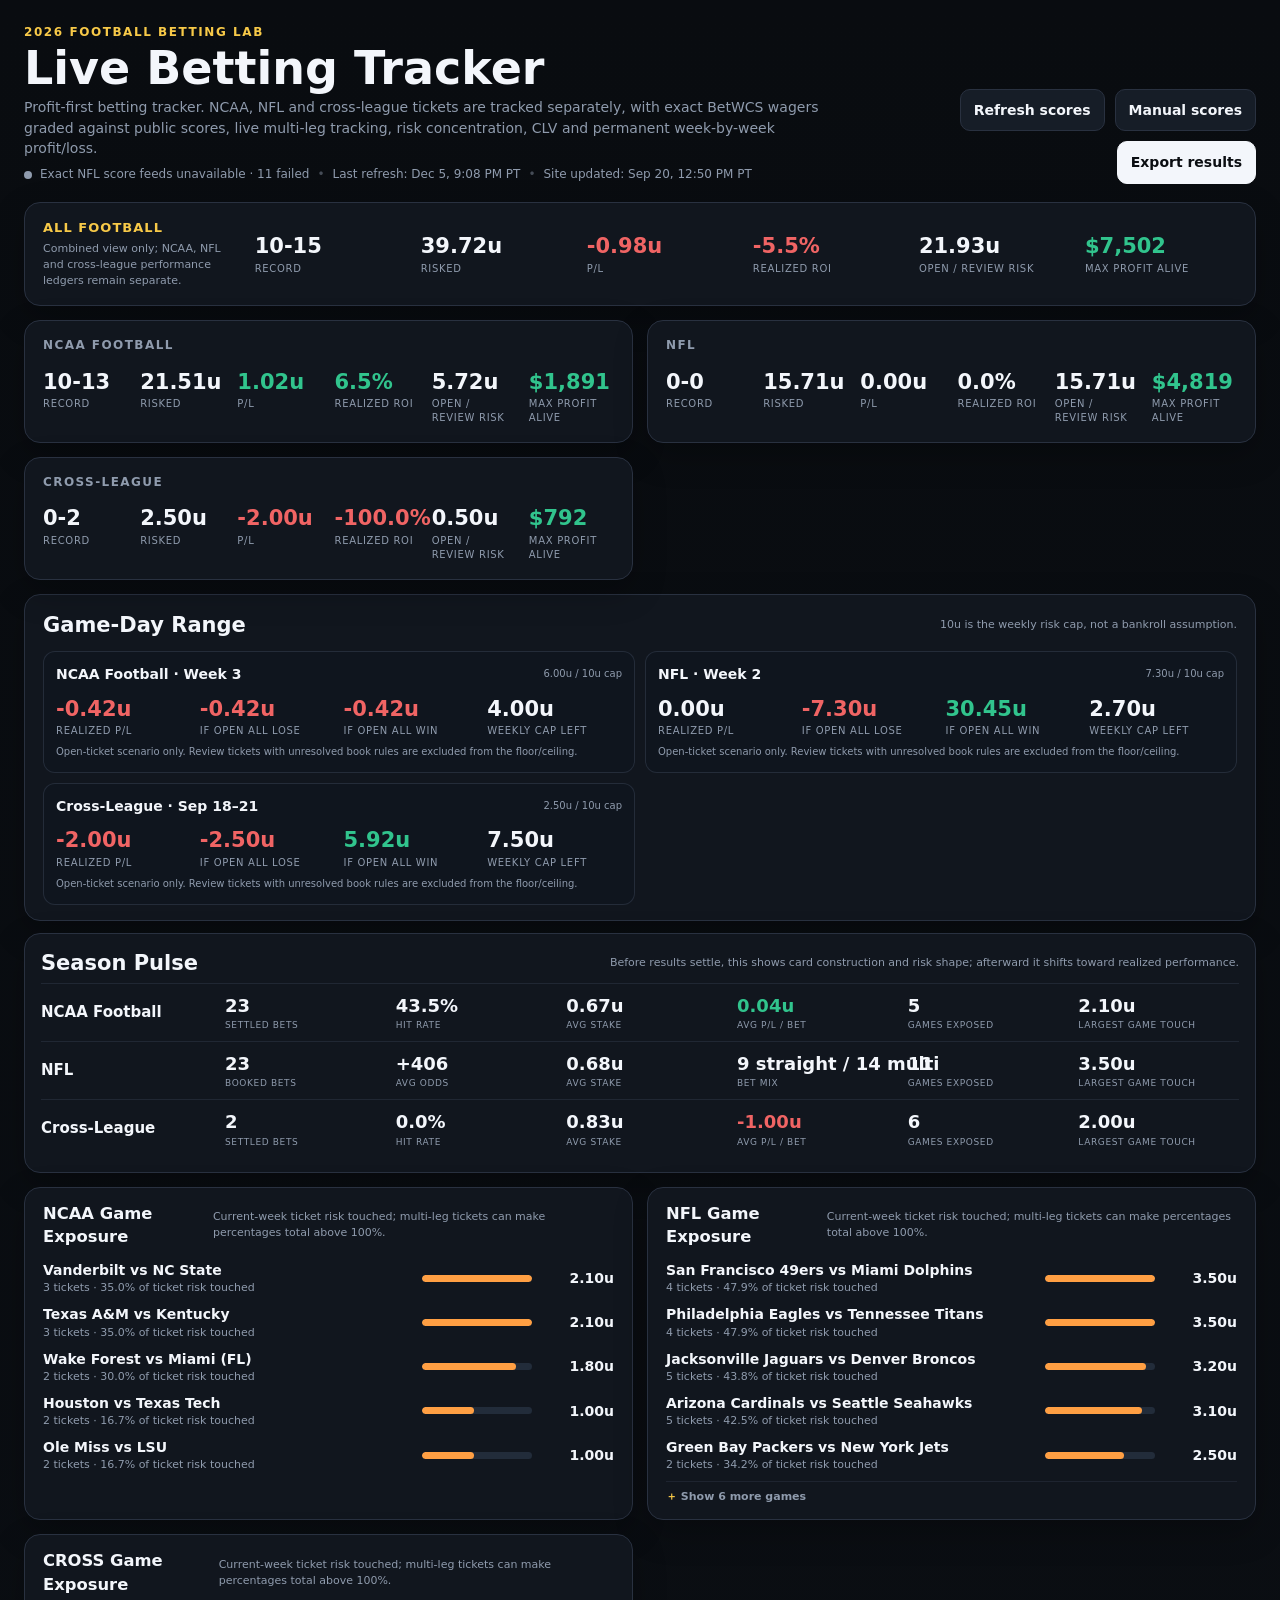
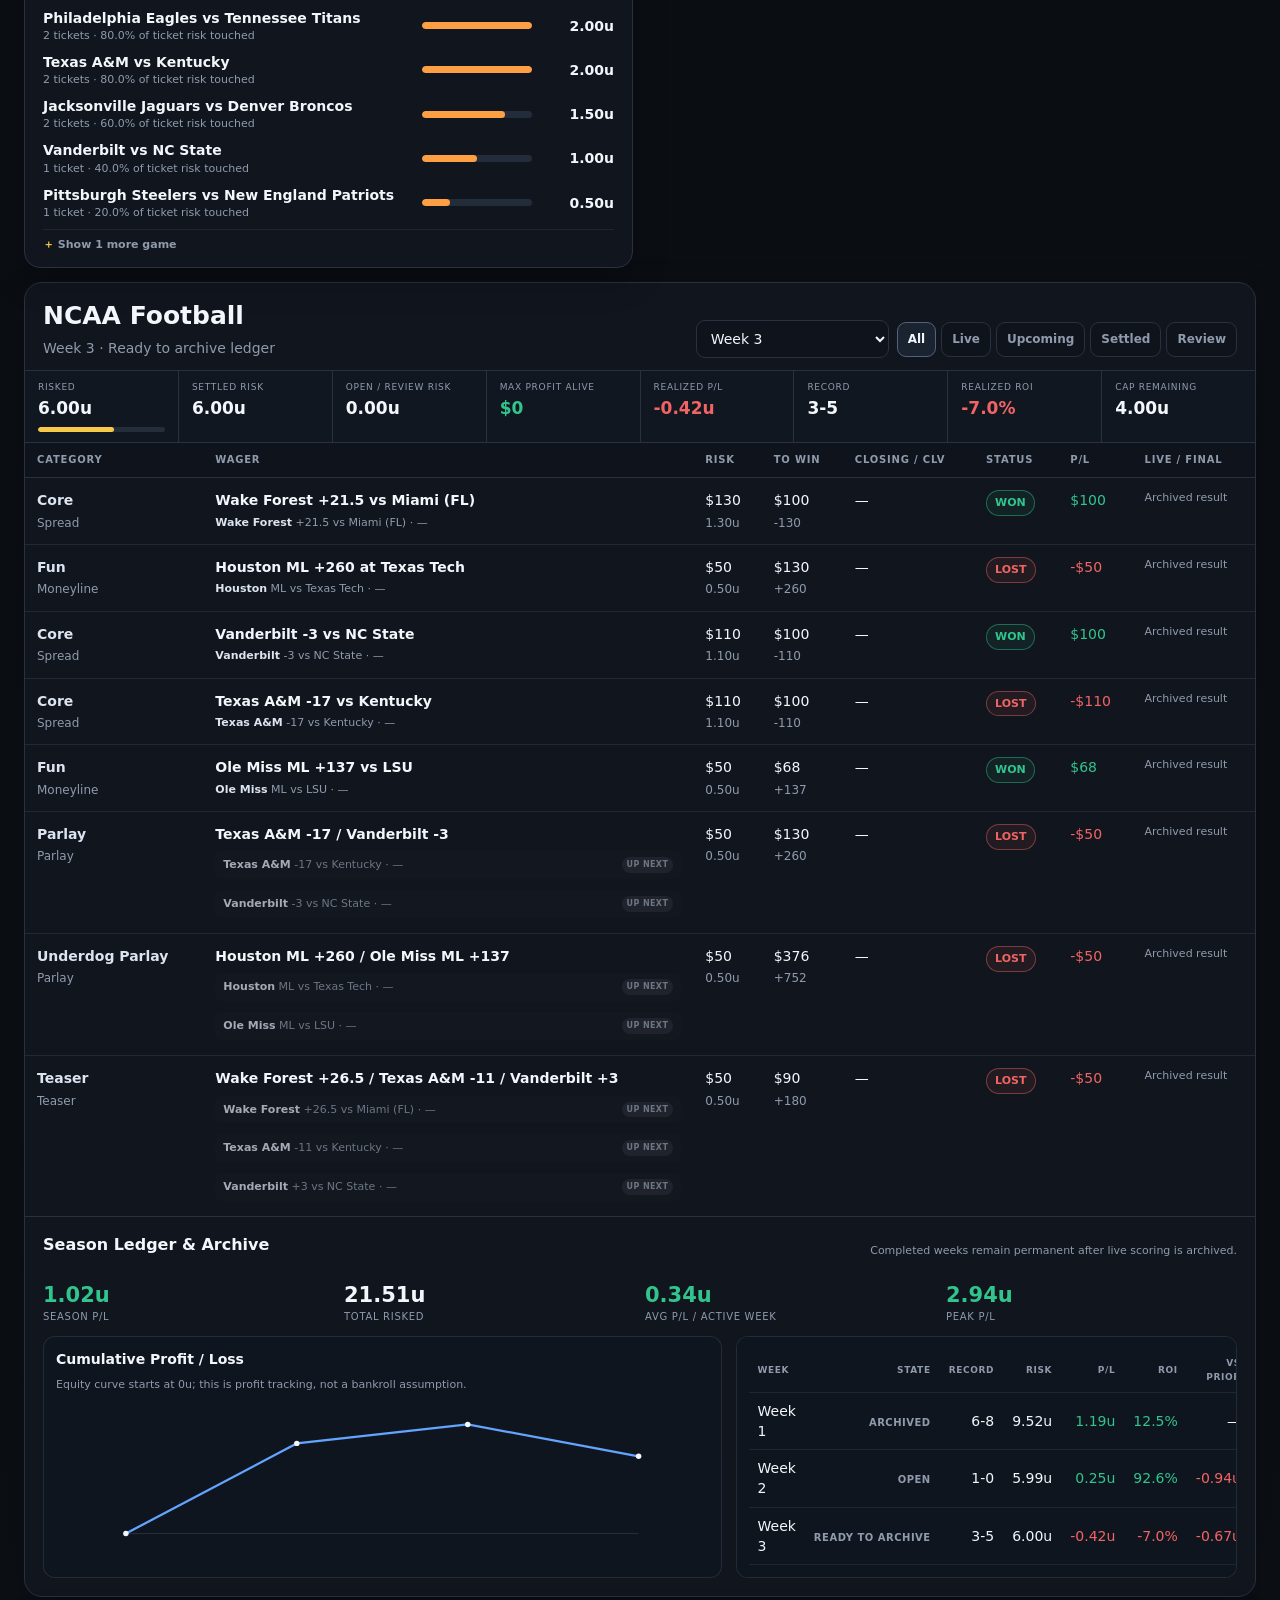
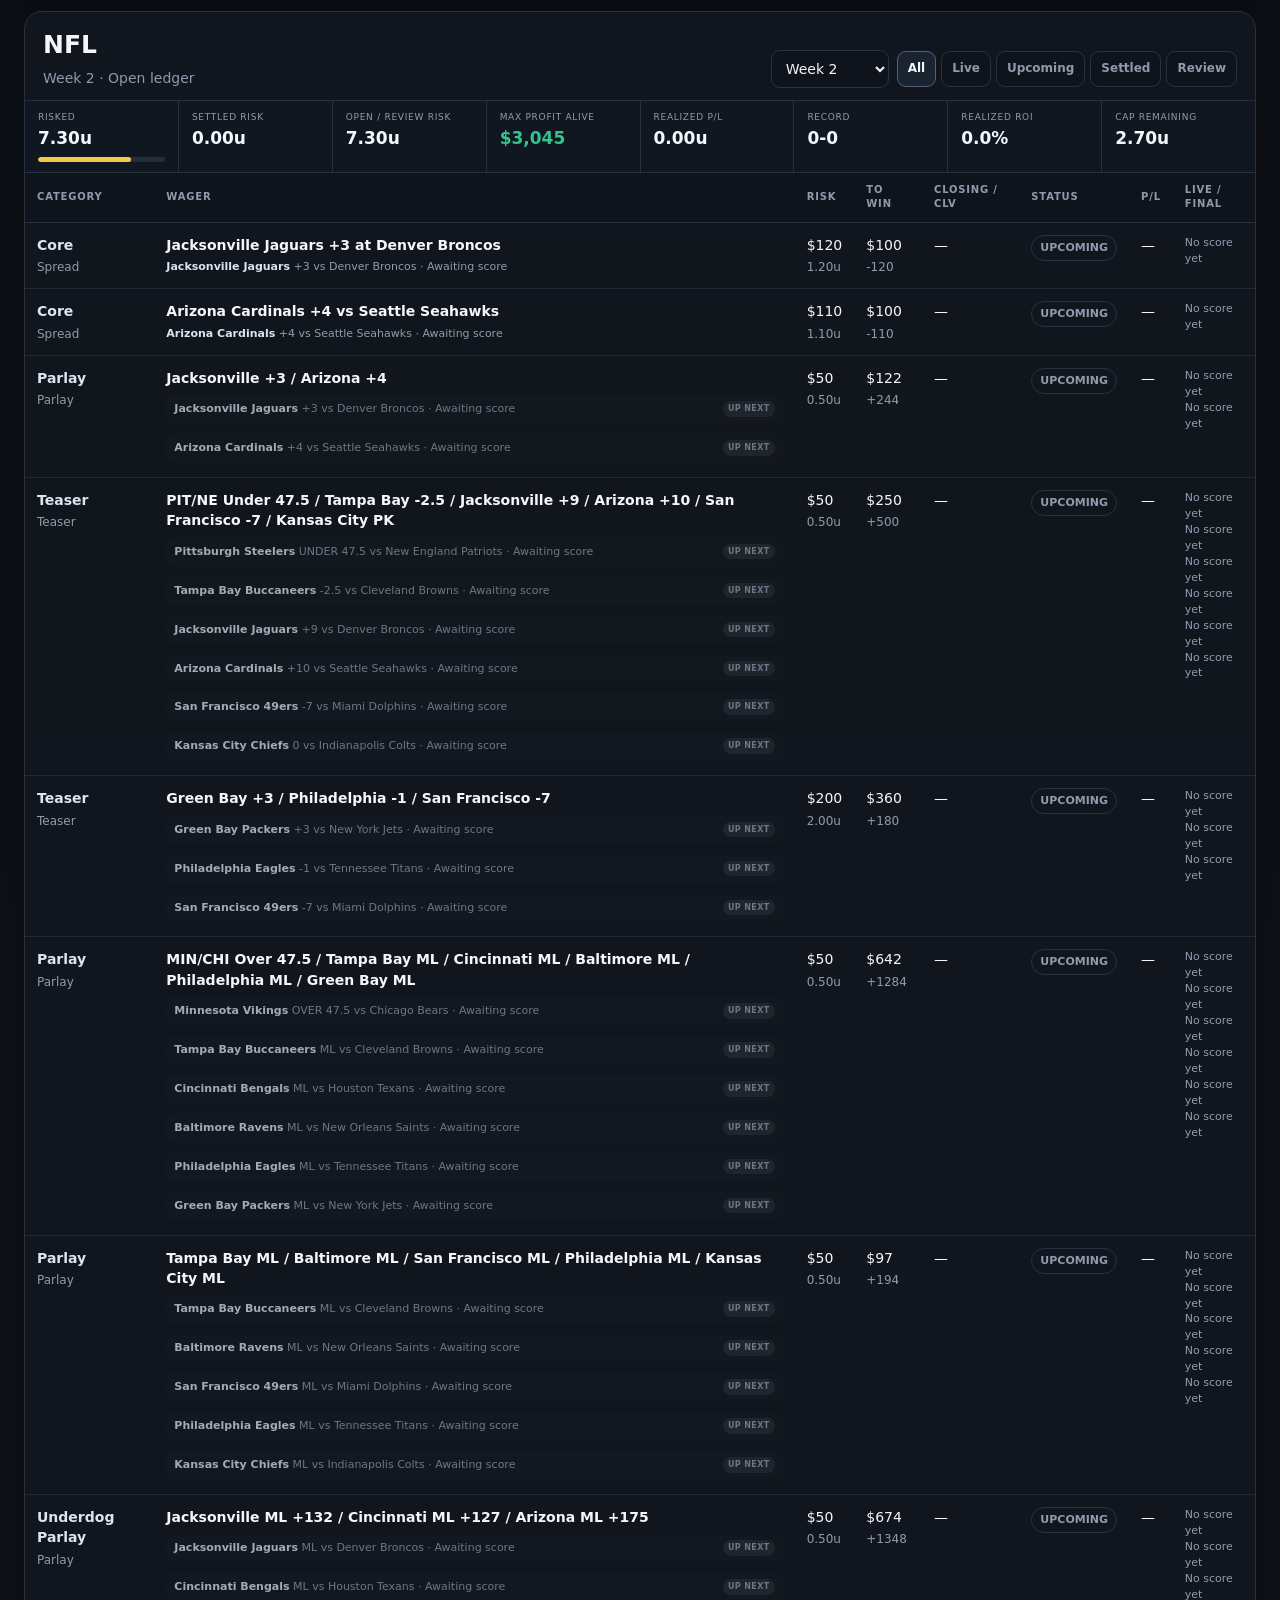
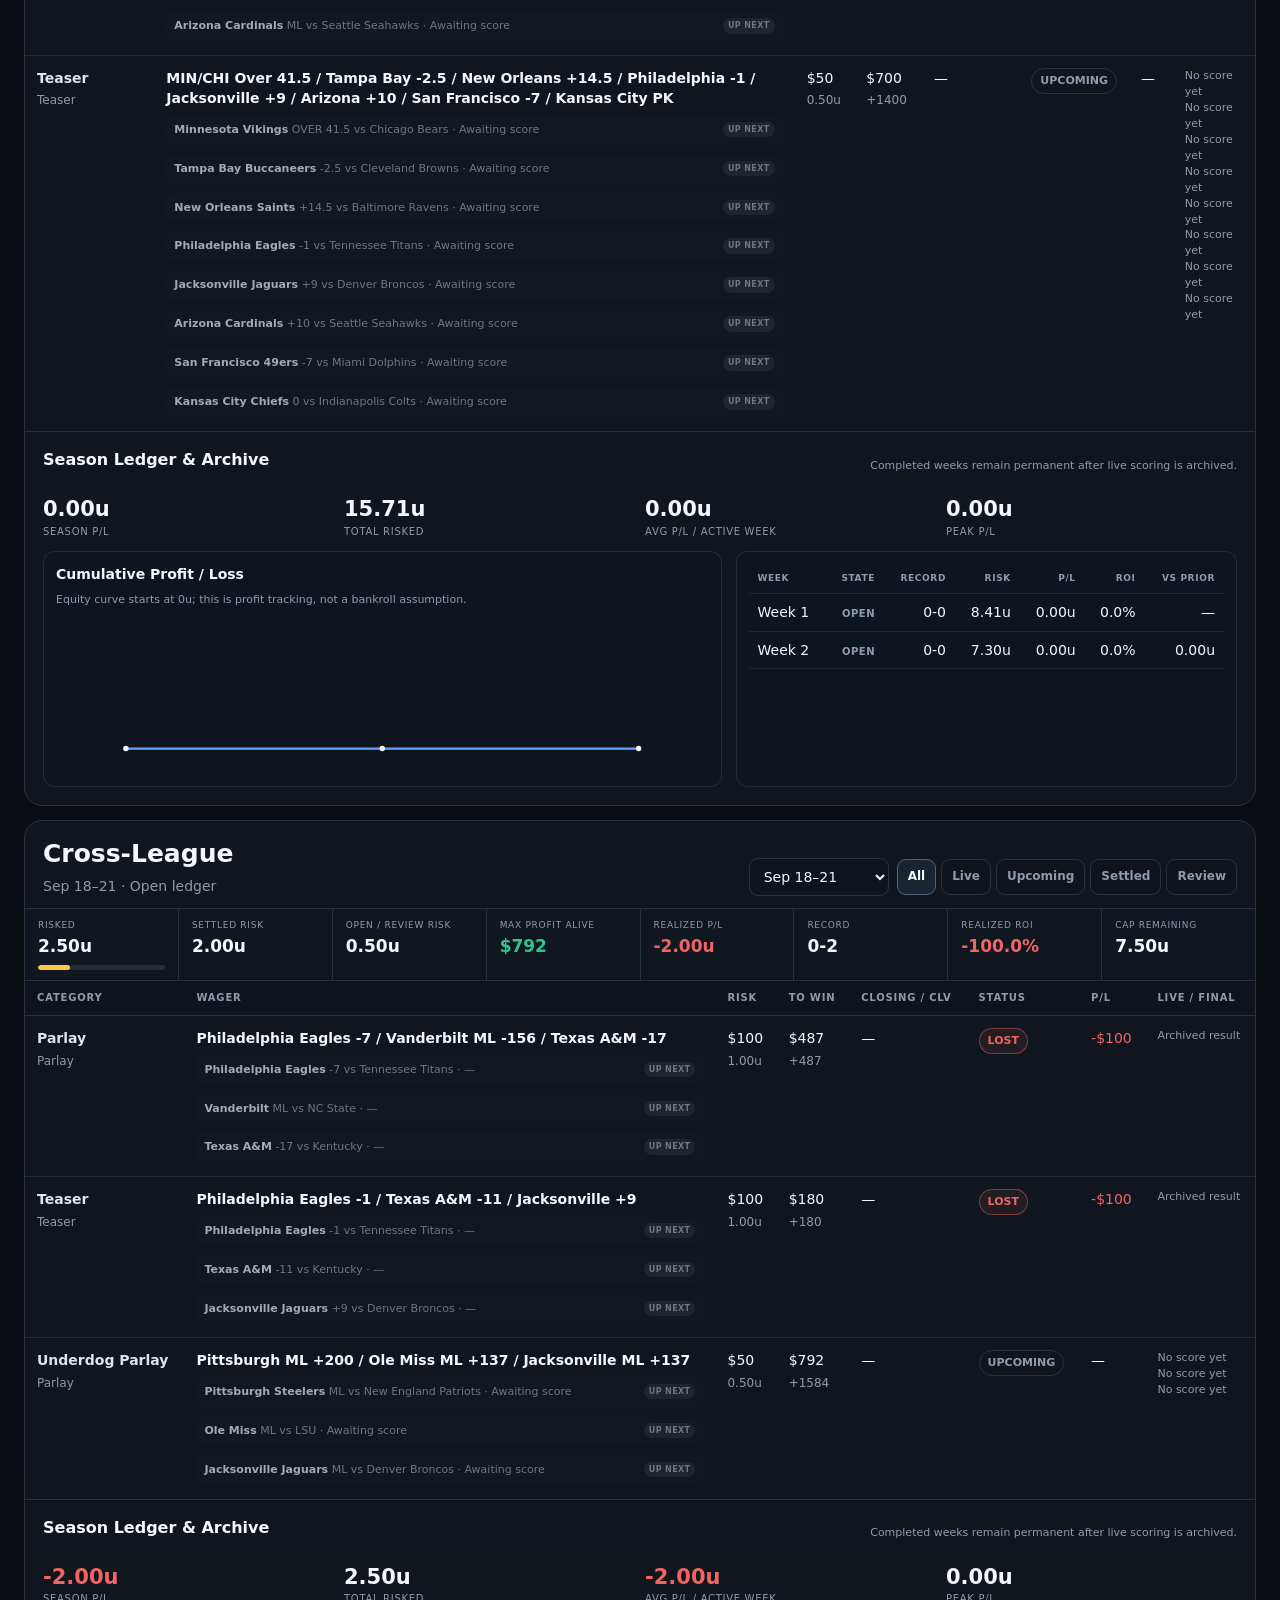
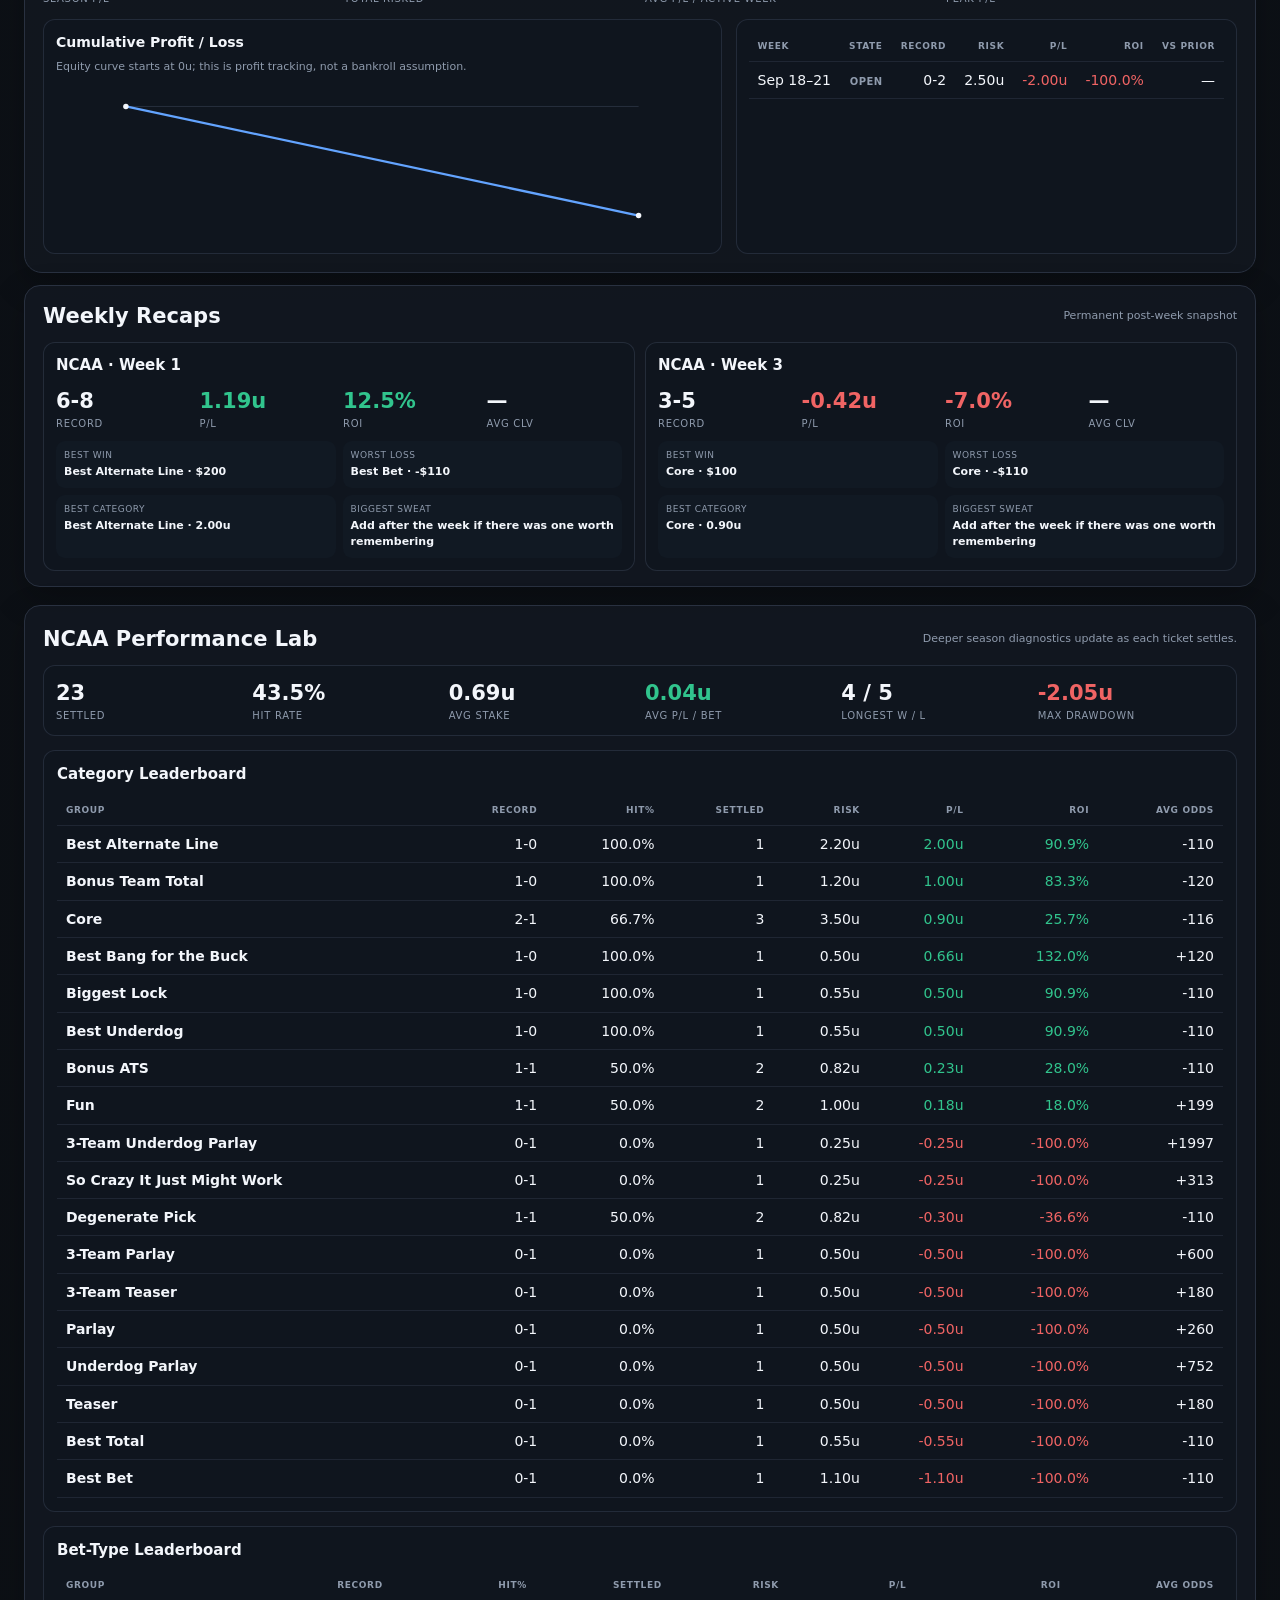
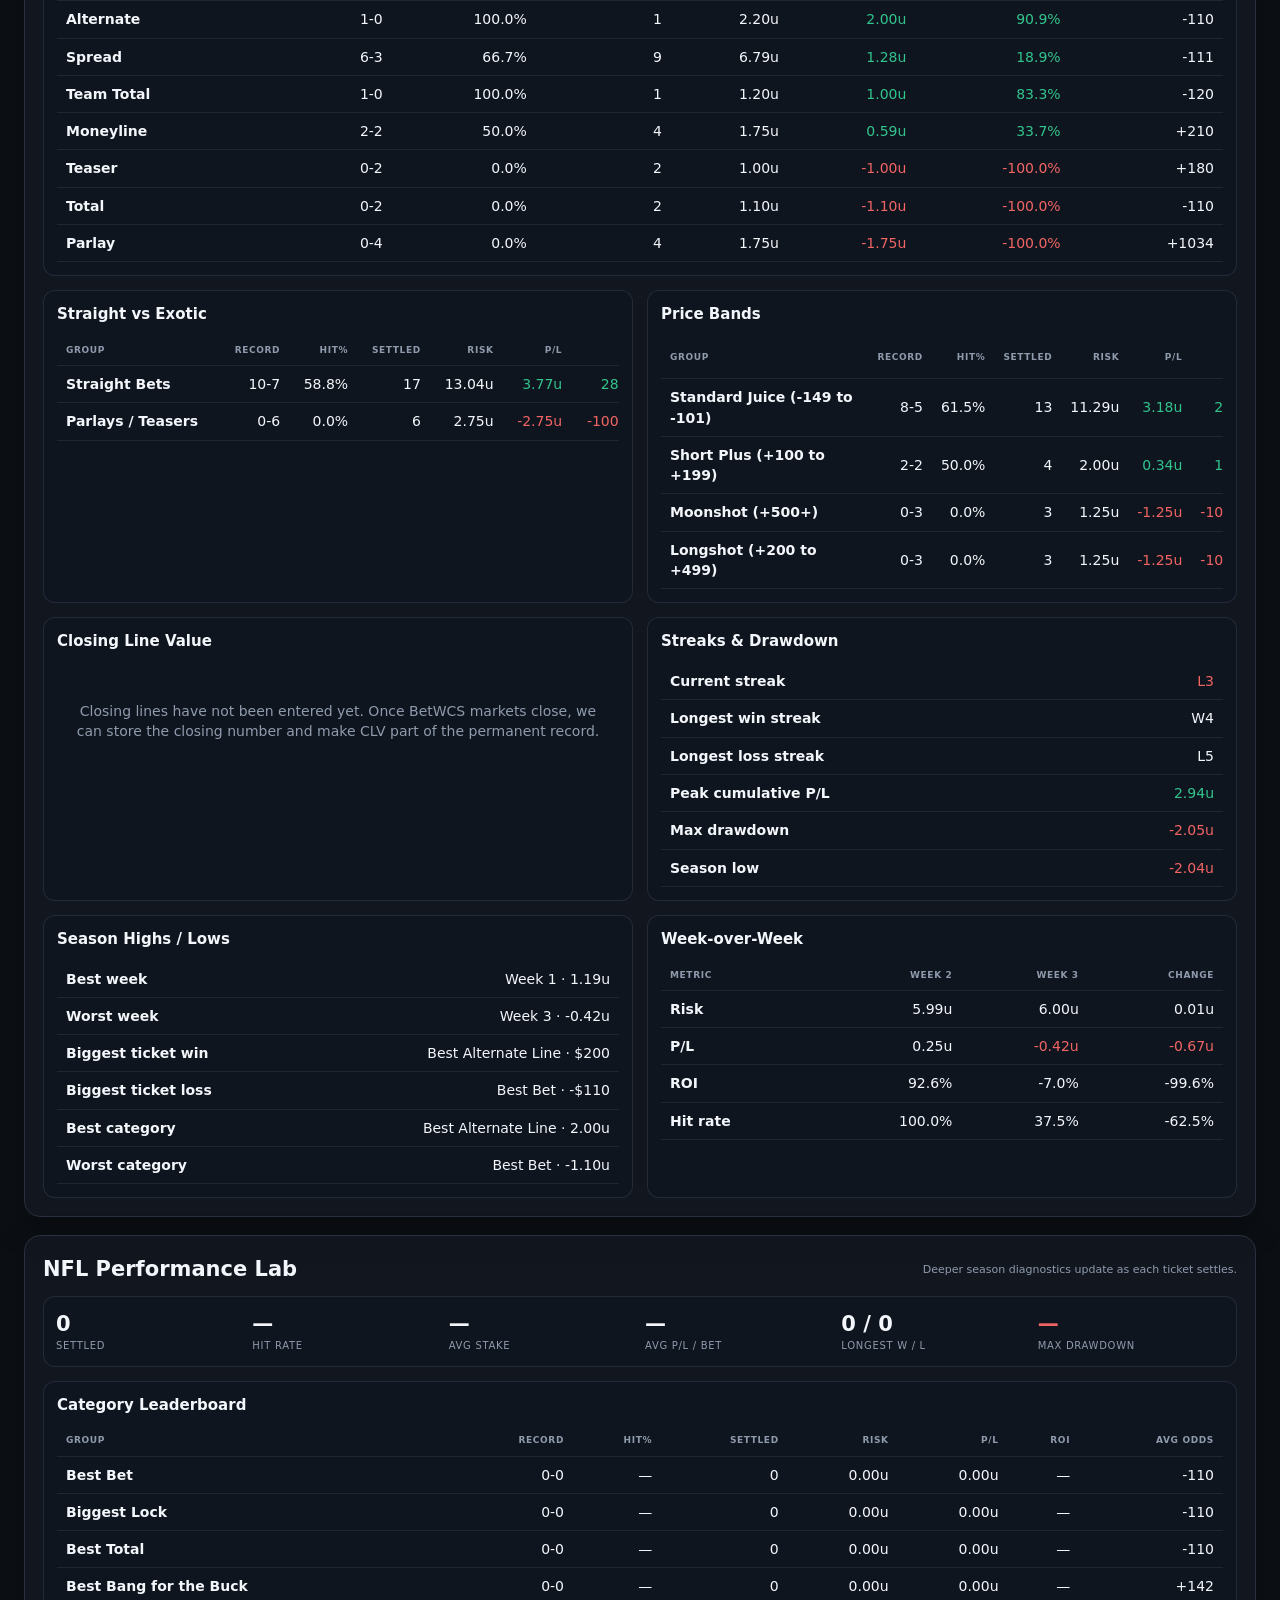
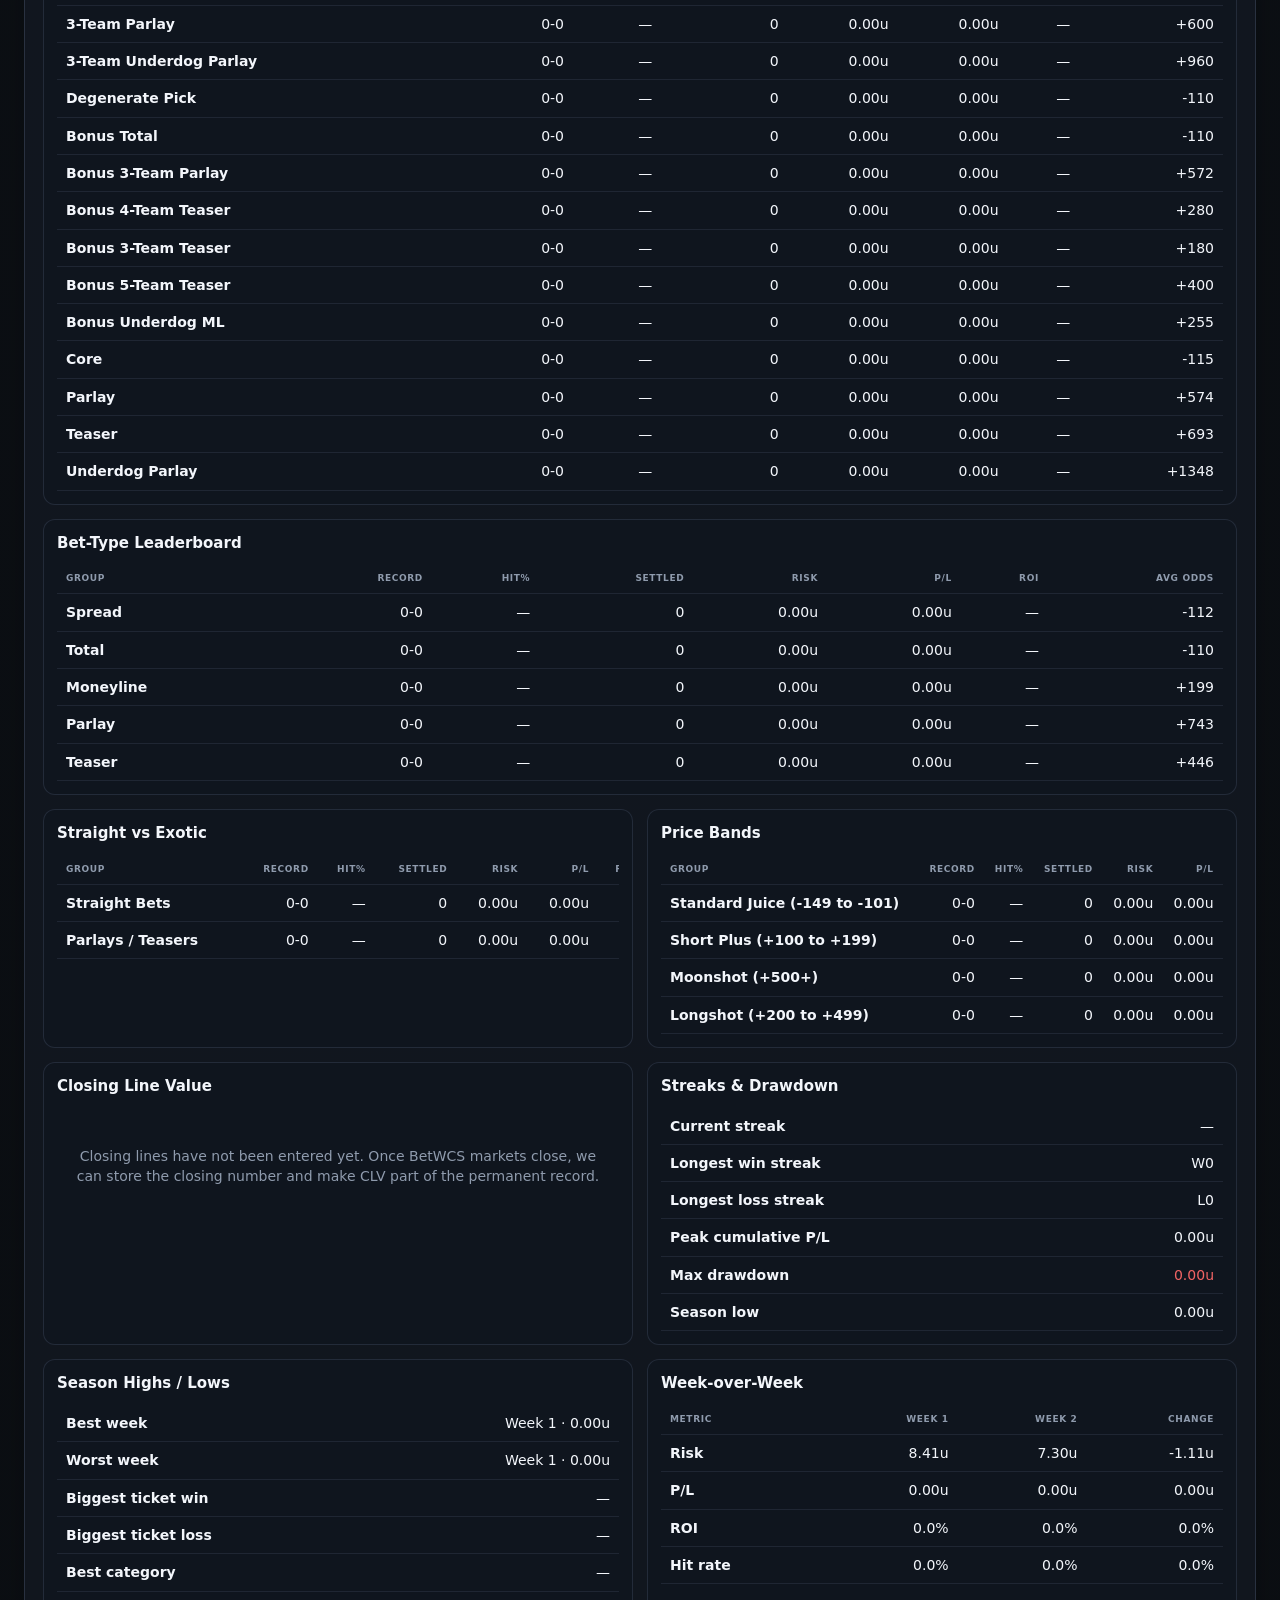
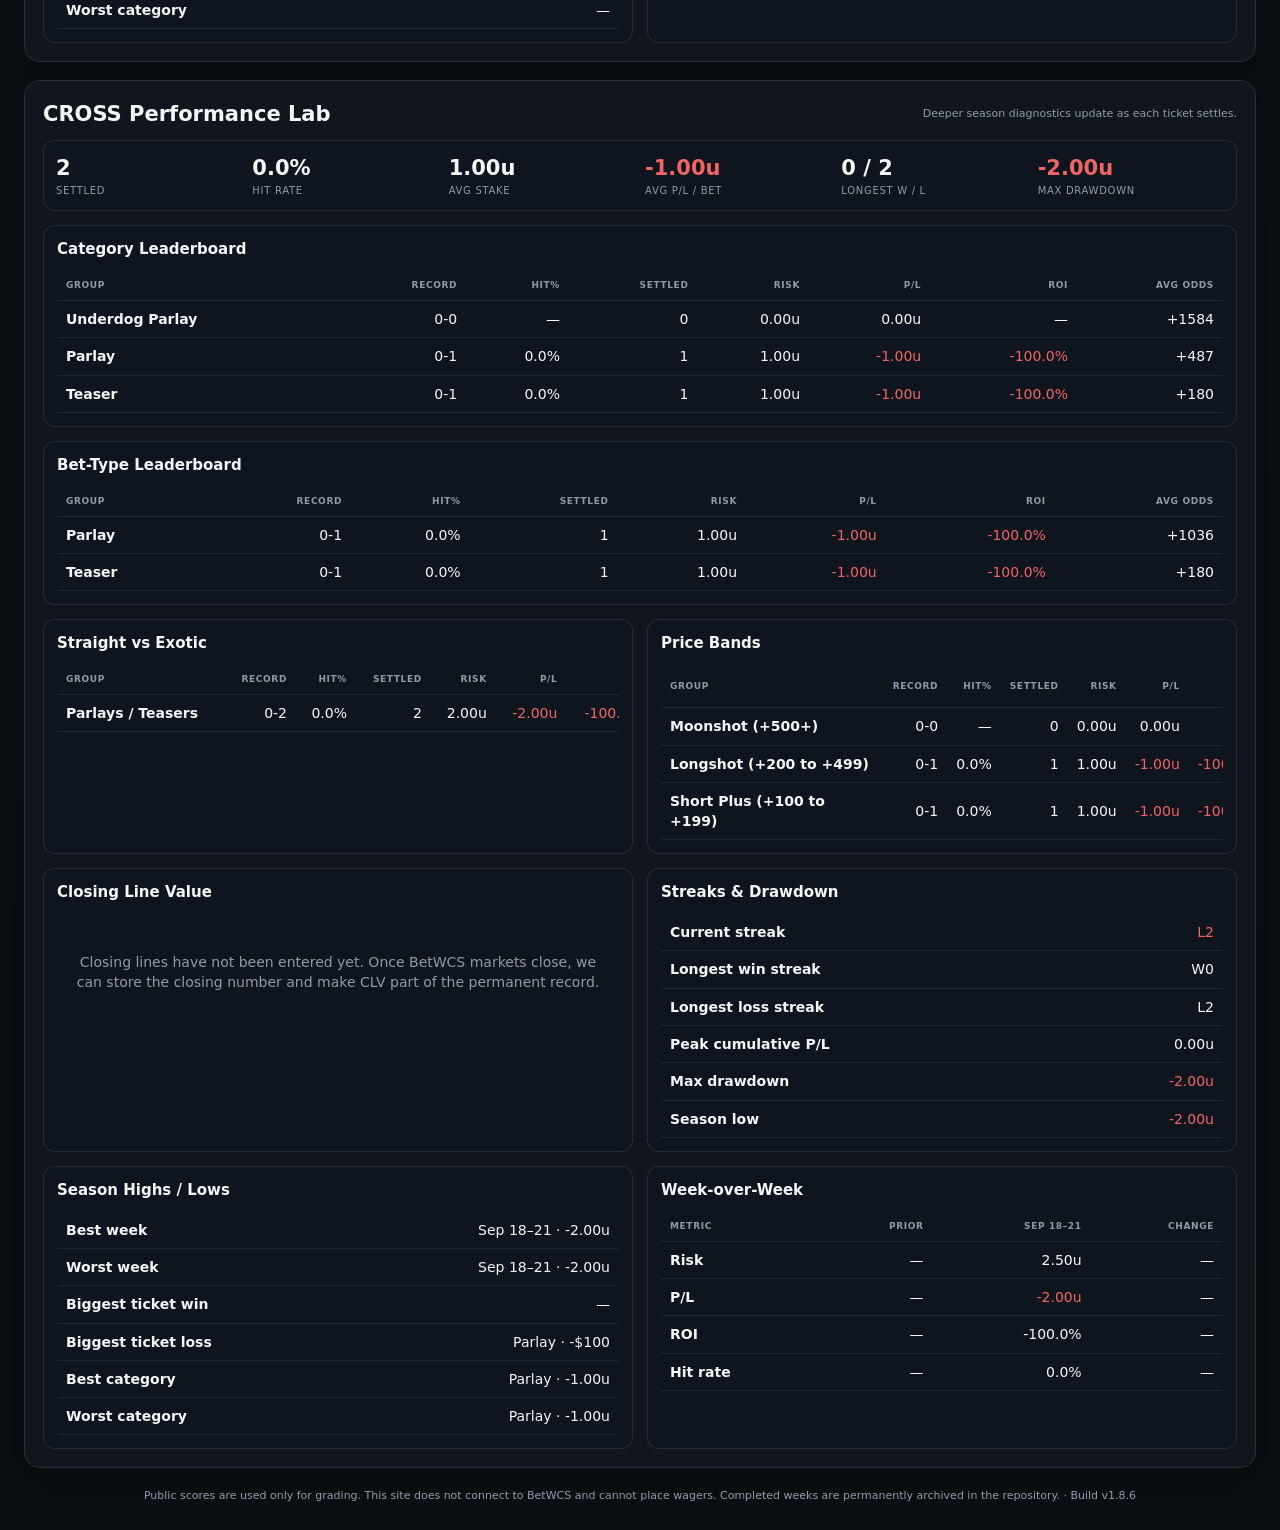
==== commit 6fc19a58: "Load robust exact NFL live score refresher" ====
--- a/index.html
+++ b/index.html
@@ -11,7 +11,7 @@
   <link rel="stylesheet" href="styles.css?v=1.4">
   <link rel="stylesheet" href="v15.css?v=1.5">
   <link rel="stylesheet" href="v16.css?v=1.6">
-  <link rel="stylesheet" href="v17.css?v=1.8.5">
+  <link rel="stylesheet" href="v17.css?v=1.8.6">
 </head>
 <body>
   <div class="wrap">
@@ -34,23 +34,24 @@
     <main id="leagueSections"></main>
     <section id="weekRecaps"></section>
     <section id="analytics"></section>
-    <div class="footer">Public scores are used only for grading. This site does not connect to BetWCS and cannot place wagers. Completed weeks are permanently archived in the repository. · Build v1.8.5</div>
+    <div class="footer">Public scores are used only for grading. This site does not connect to BetWCS and cannot place wagers. Completed weeks are permanently archived in the repository. · Build v1.8.6</div>
   </div>
   <dialog id="manualDialog"><div class="modal-head"><div><h3>Manual score overrides</h3><div class="small">Use only if the public feed is delayed or a matchup is not recognized.</div></div><button class="btn" id="closeManual" type="button">Close</button></div><div class="modal-body"><div id="overrideRows"></div><div class="modal-actions"><button class="btn" id="clearOverrides" type="button">Clear overrides</button><button class="btn primary" id="saveOverrides" type="button">Save & grade</button></div></div></dialog>
-  <script src="data.js?v=1.8.5"></script>
-  <script src="data-patches.js?v=1.8.5"></script>
-  <script src="nfl-additions.js?v=1.8.5"></script>
-  <script src="week3-additions.js?v=1.8.5"></script>
-  <script src="nfl-week2-additions.js?v=1.8.5"></script>
-  <script src="score-fixes.js?v=1.8.5"></script>
-  <script src="result-fixes.js?v=1.8.5"></script>
-  <script>if(window.BET_TRACKER_DATA){window.BET_TRACKER_DATA.config.build='v1.8.5';window.BET_TRACKER_DATA.config.lastSiteUpdate='2026-09-20T12:40:00-07:00';}</script>
-  <script src="core.js?v=1.8.5"></script>
-  <script src="ui.js?v=1.8.5"></script>
-  <script src="analytics.js?v=1.8.5"></script>
-  <script src="gameday.js?v=1.8.5"></script>
-  <script src="enhancements.js?v=1.8.5"></script>
-  <script src="event-refresh.js?v=1.8.5"></script>
-  <script src="boot.js?v=1.8.5"></script>
+  <script src="data.js?v=1.8.6"></script>
+  <script src="data-patches.js?v=1.8.6"></script>
+  <script src="nfl-additions.js?v=1.8.6"></script>
+  <script src="week3-additions.js?v=1.8.6"></script>
+  <script src="nfl-week2-additions.js?v=1.8.6"></script>
+  <script src="score-fixes.js?v=1.8.6"></script>
+  <script src="result-fixes.js?v=1.8.6"></script>
+  <script>if(window.BET_TRACKER_DATA){window.BET_TRACKER_DATA.config.build='v1.8.6';window.BET_TRACKER_DATA.config.lastSiteUpdate='2026-09-20T12:50:00-07:00';}</script>
+  <script src="core.js?v=1.8.6"></script>
+  <script src="ui.js?v=1.8.6"></script>
+  <script src="analytics.js?v=1.8.6"></script>
+  <script src="gameday.js?v=1.8.6"></script>
+  <script src="enhancements.js?v=1.8.6"></script>
+  <script src="event-refresh.js?v=1.8.6"></script>
+  <script src="exact-score-refresh-v2.js?v=1.8.6"></script>
+  <script src="boot.js?v=1.8.6"></script>
 </body>
 </html>
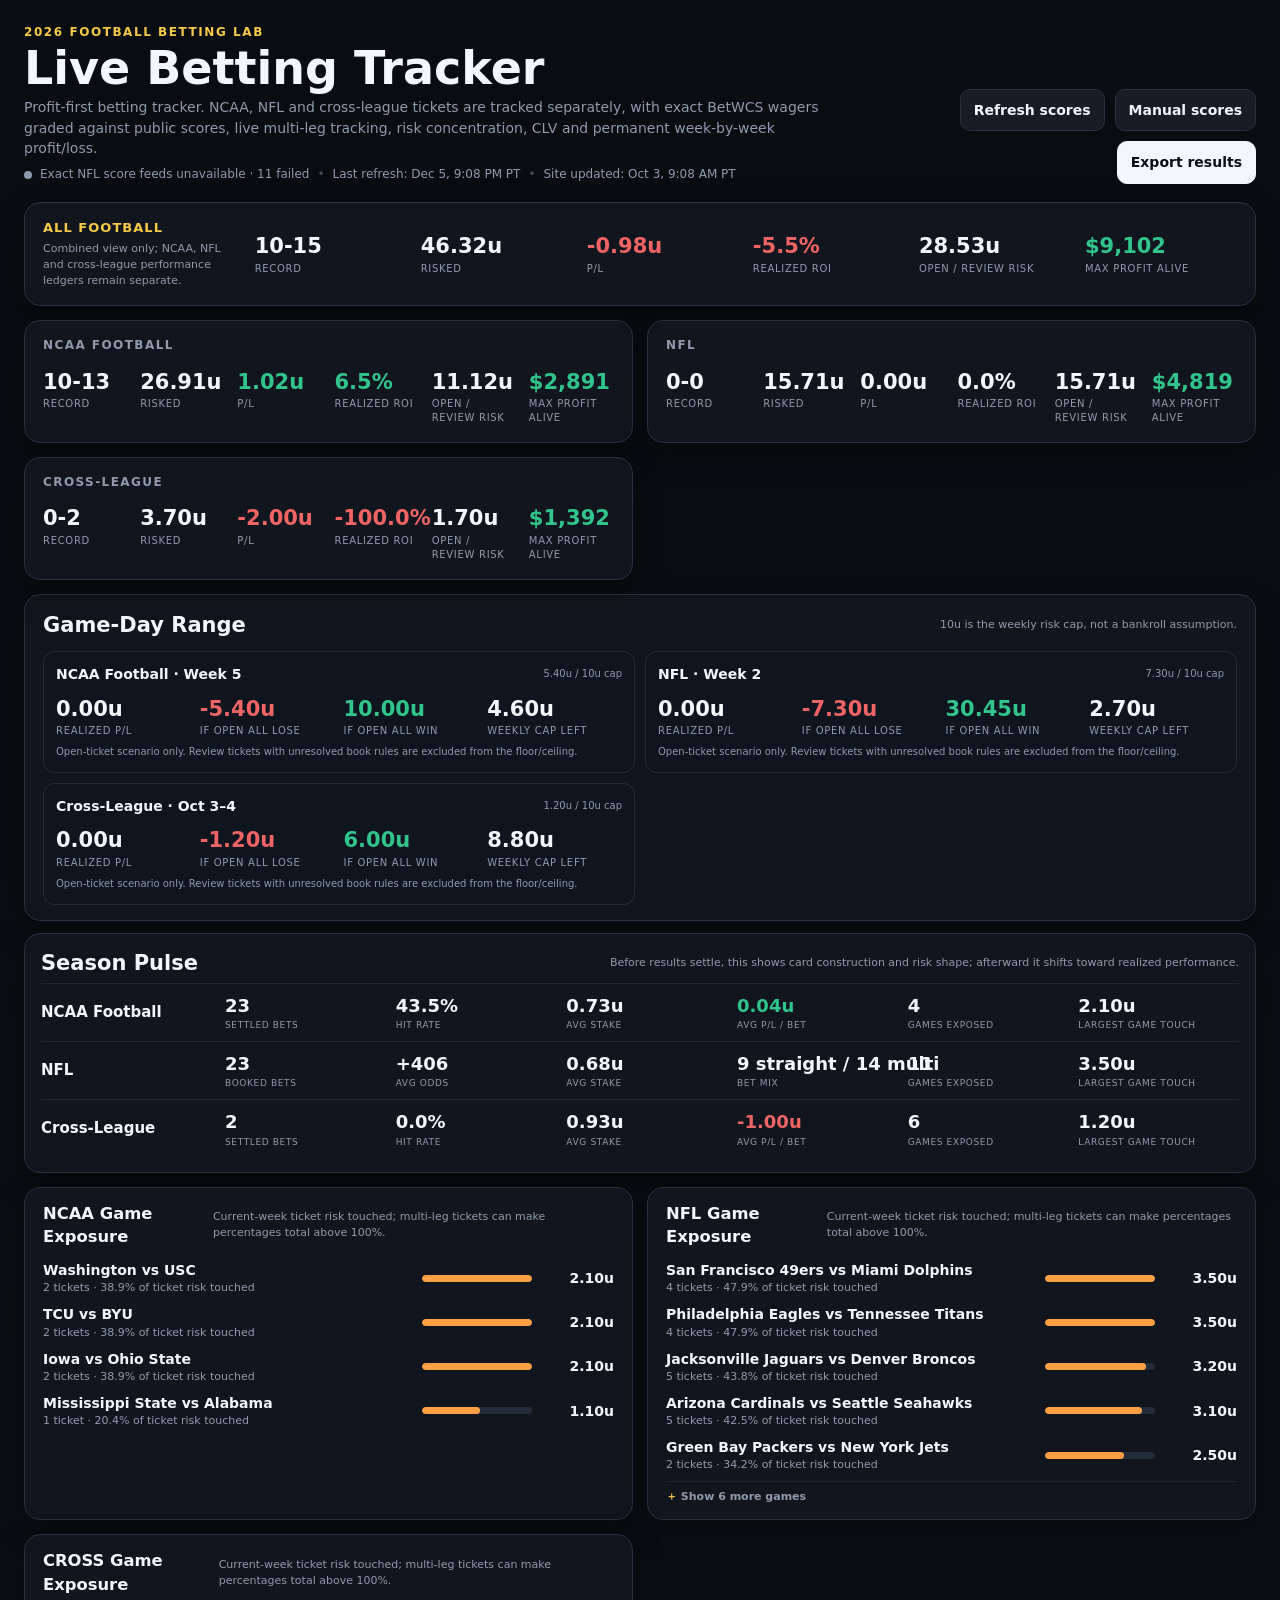
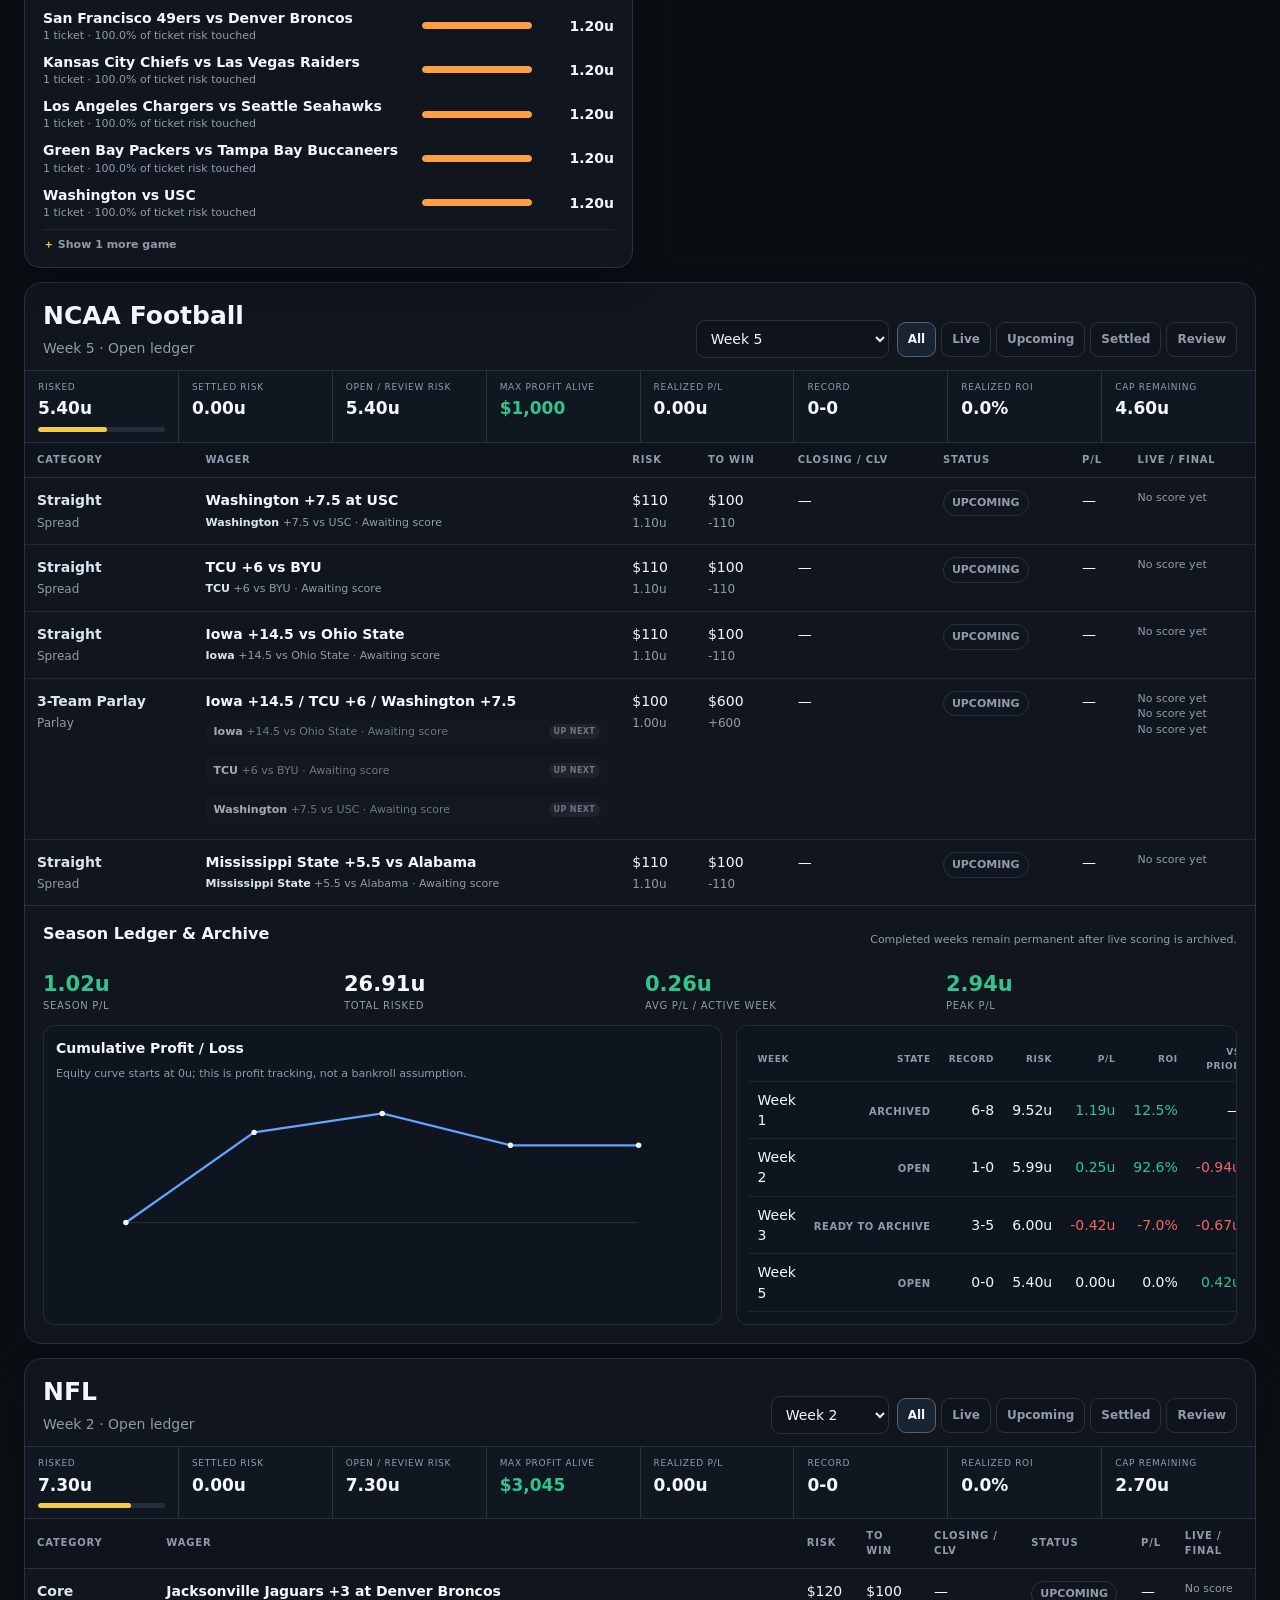
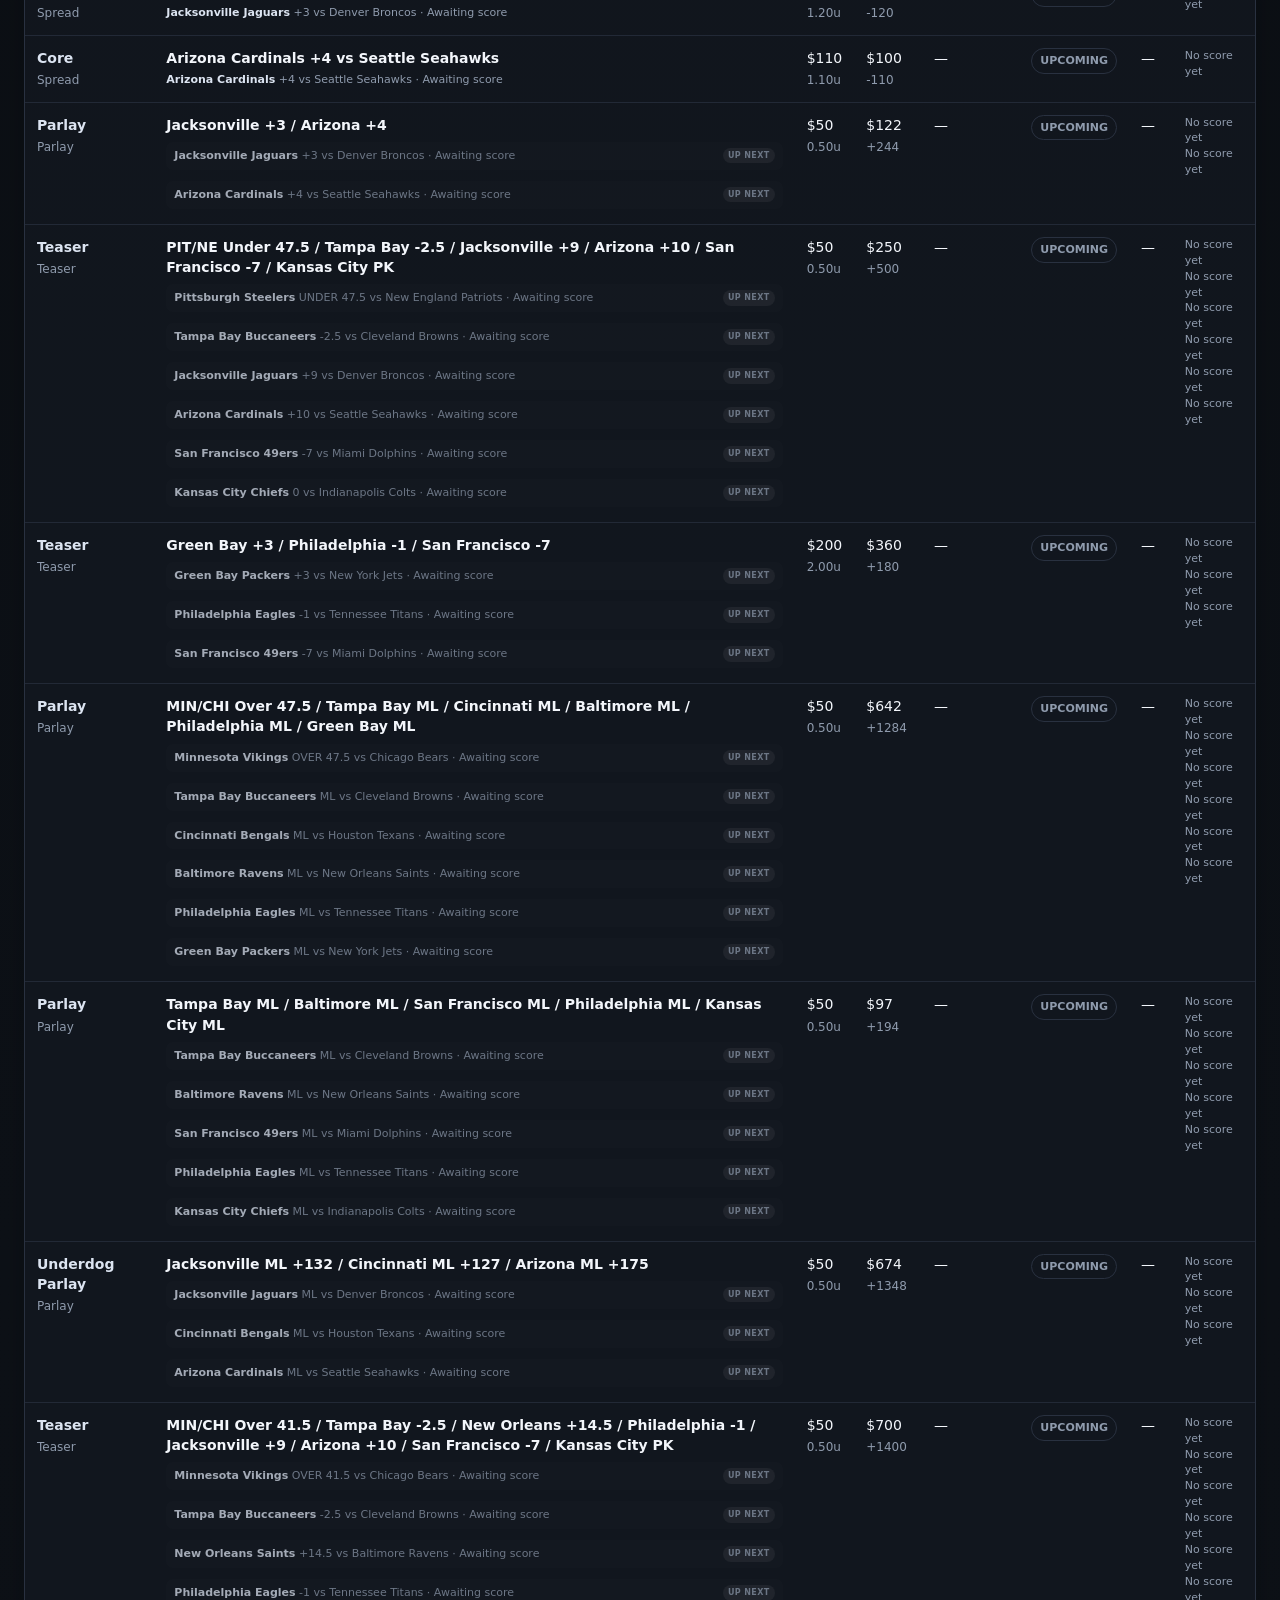
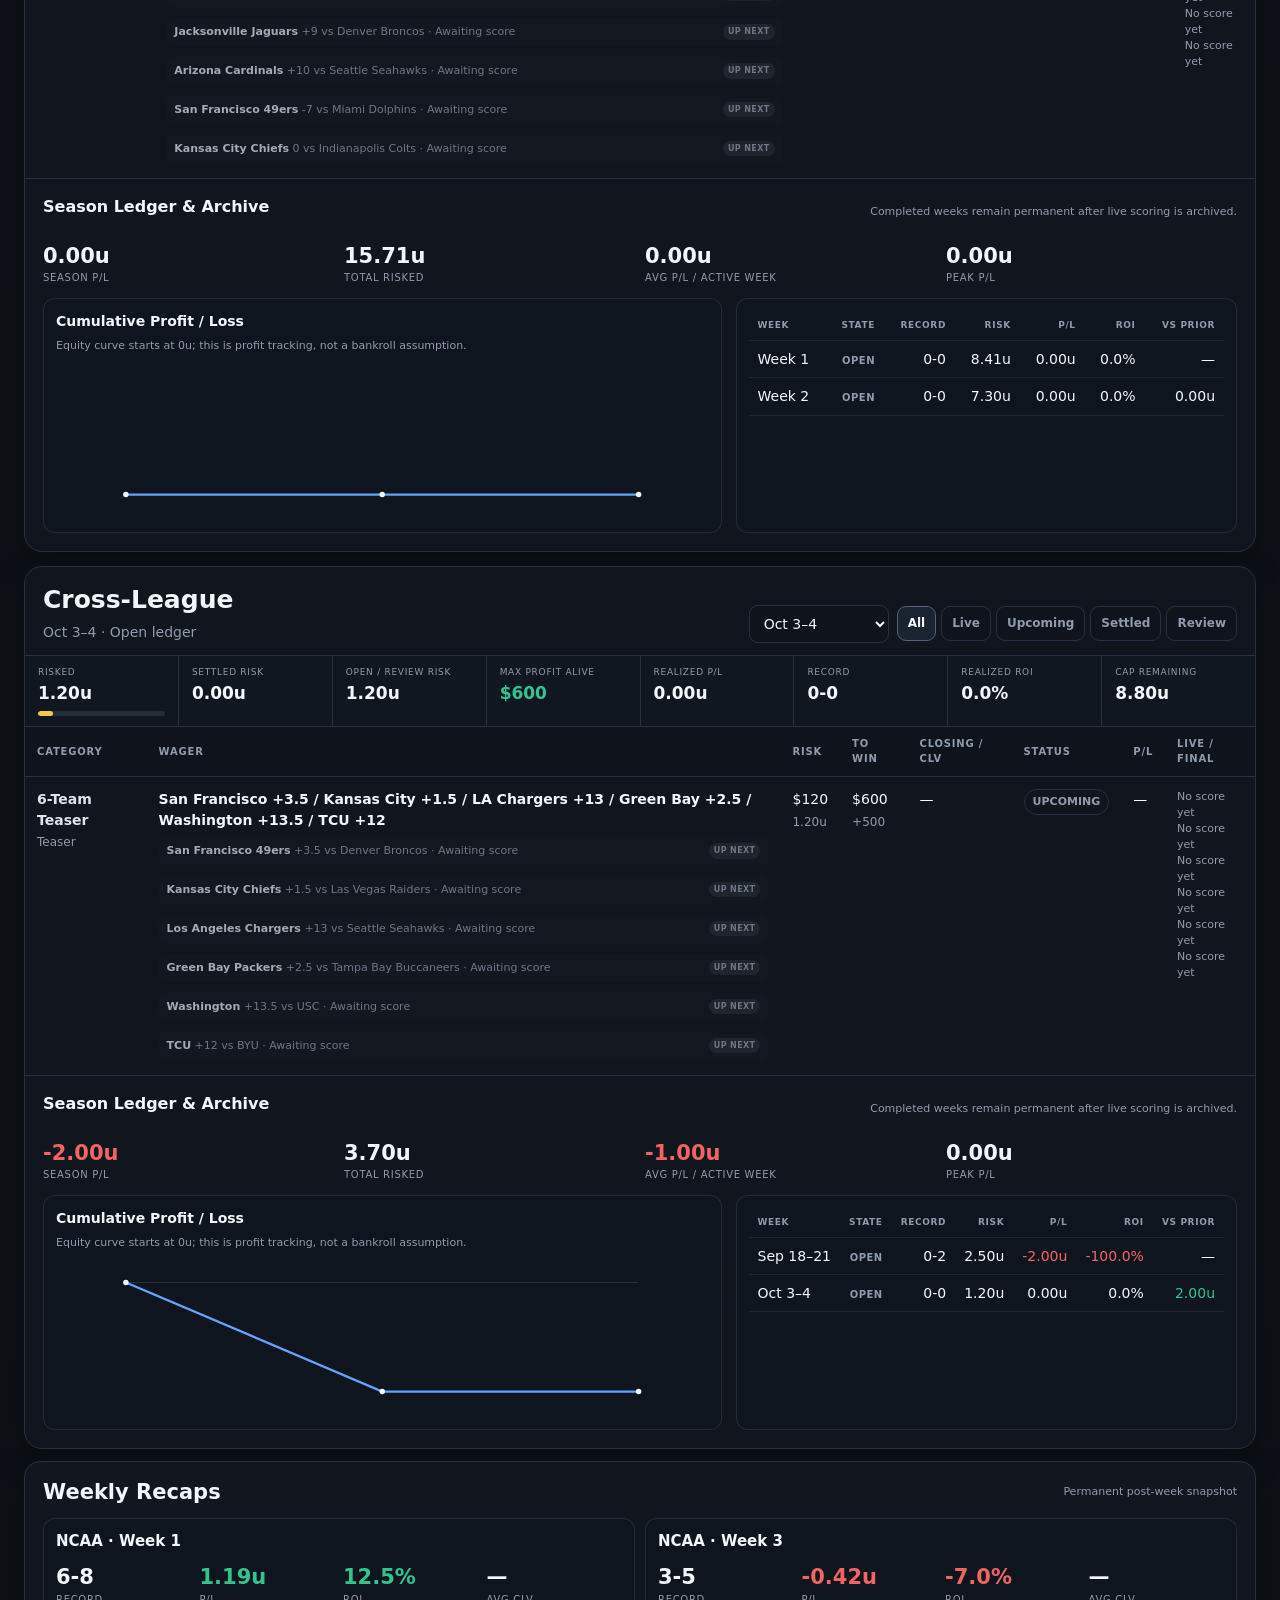
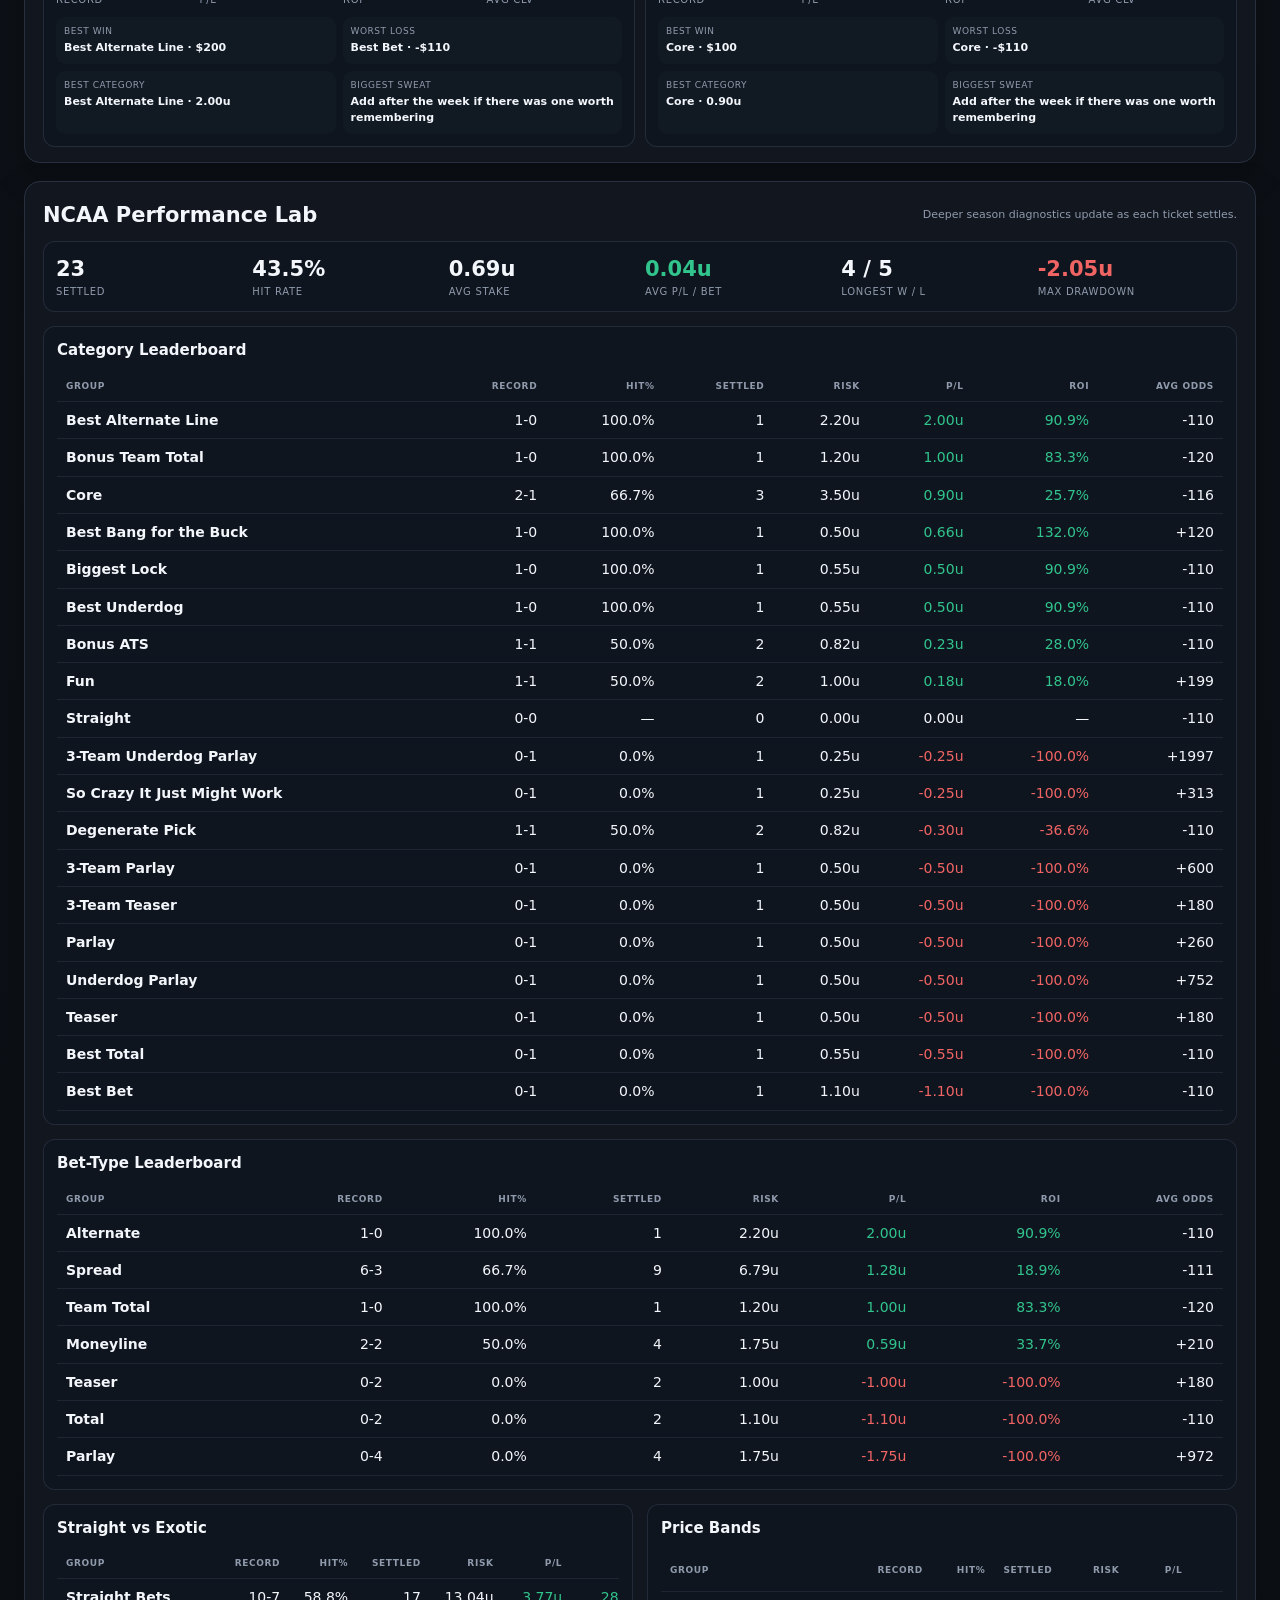
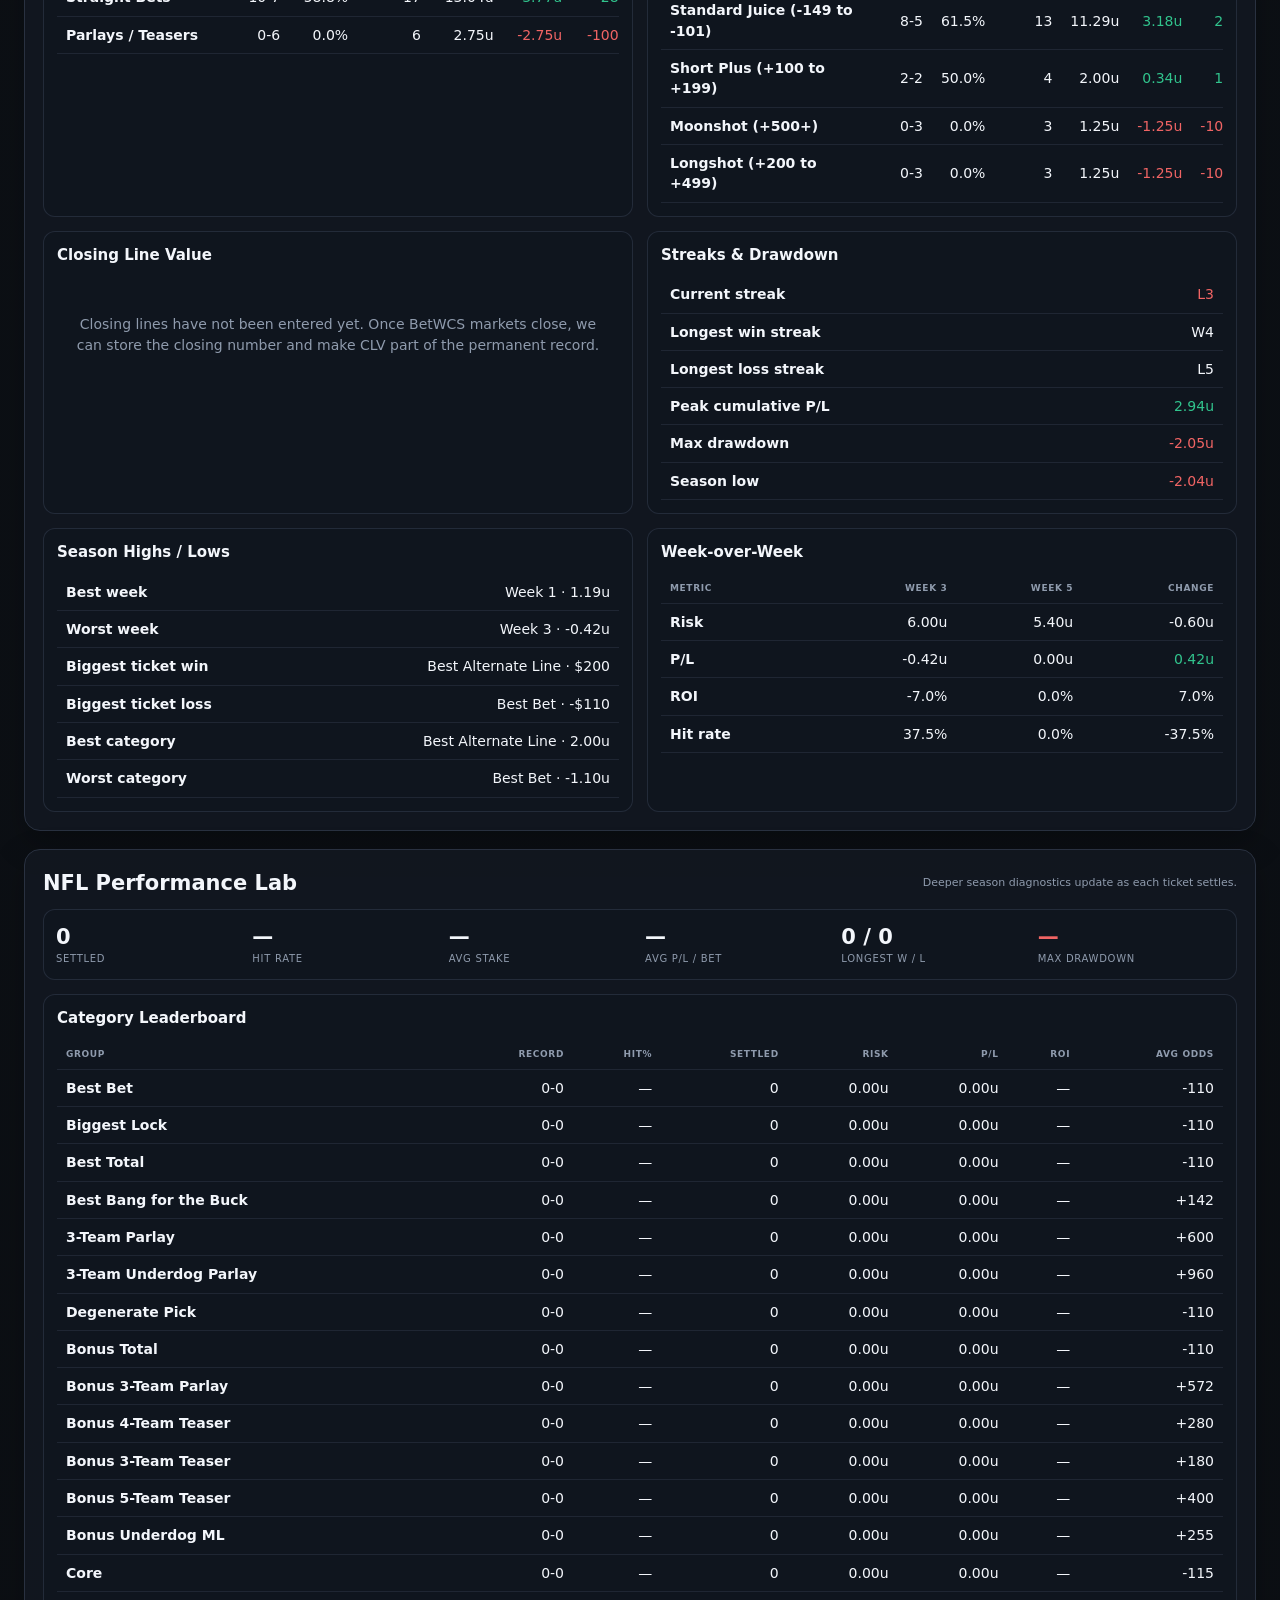
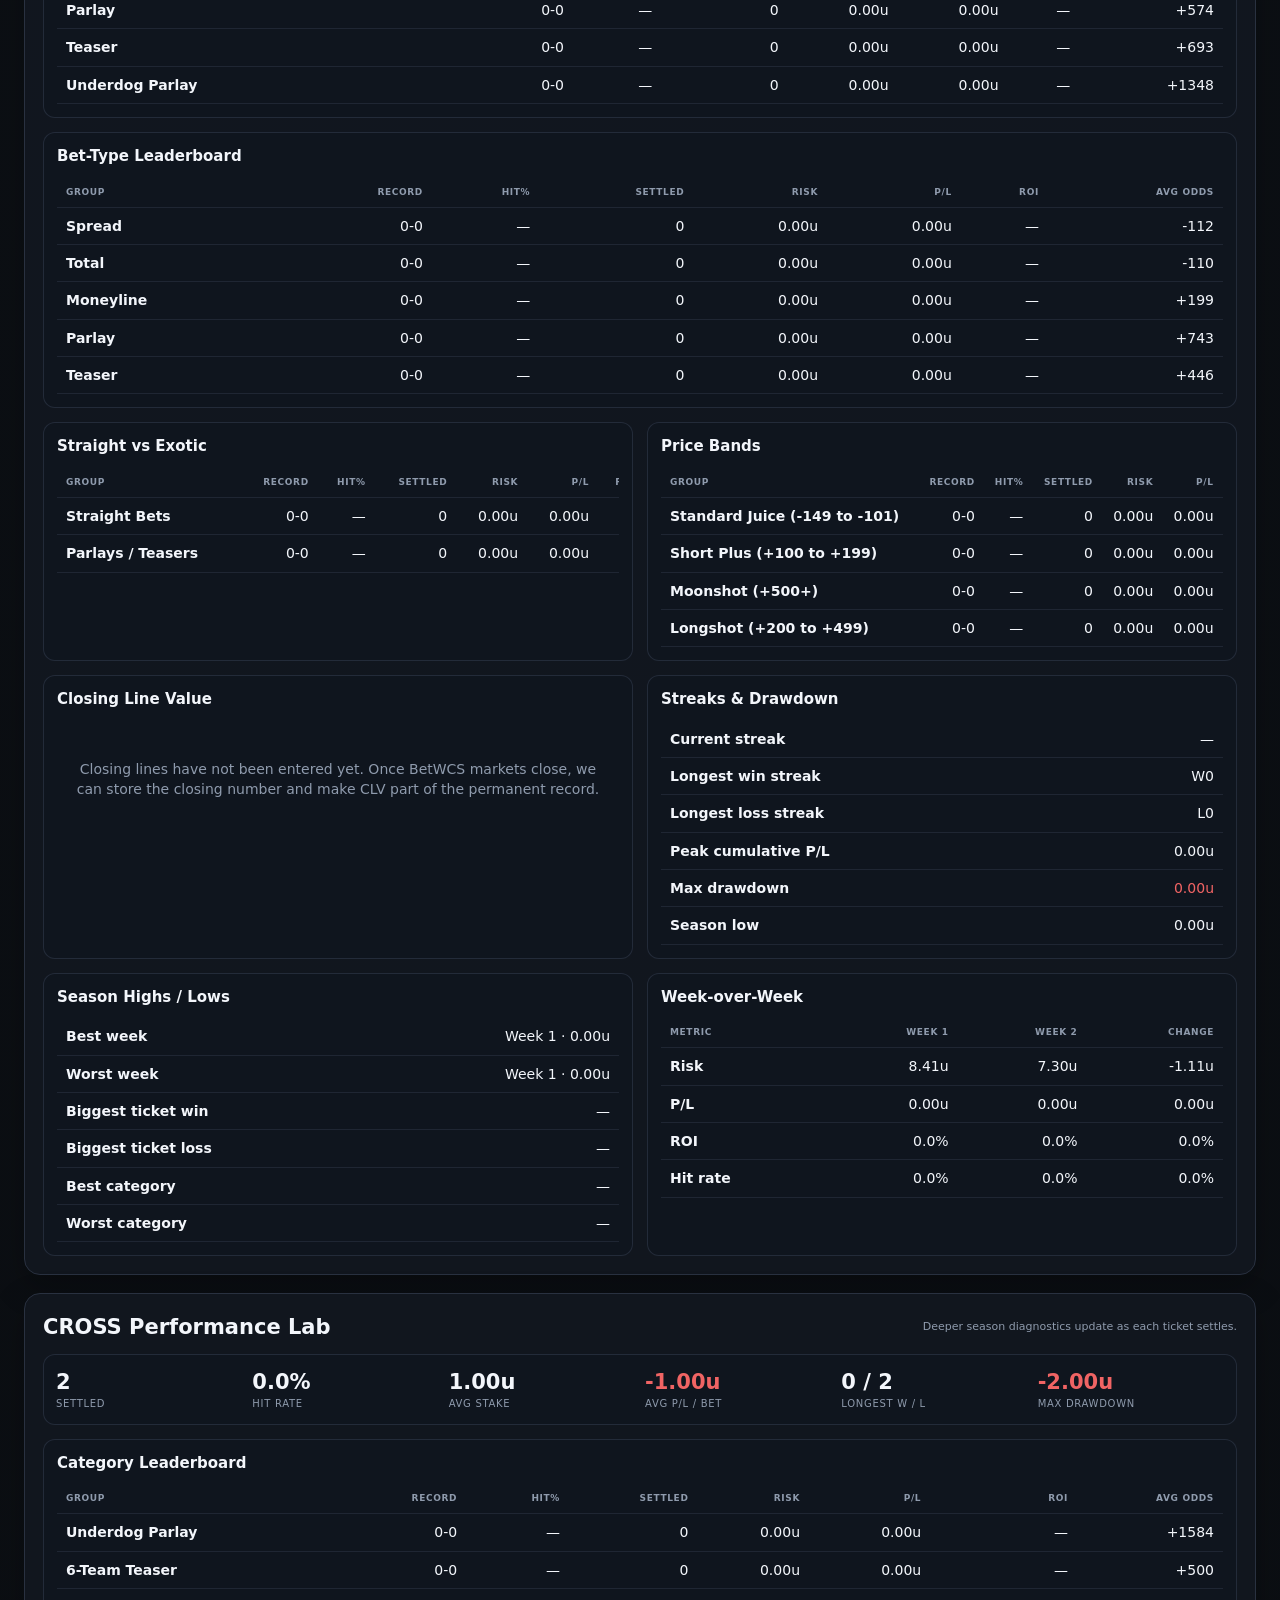
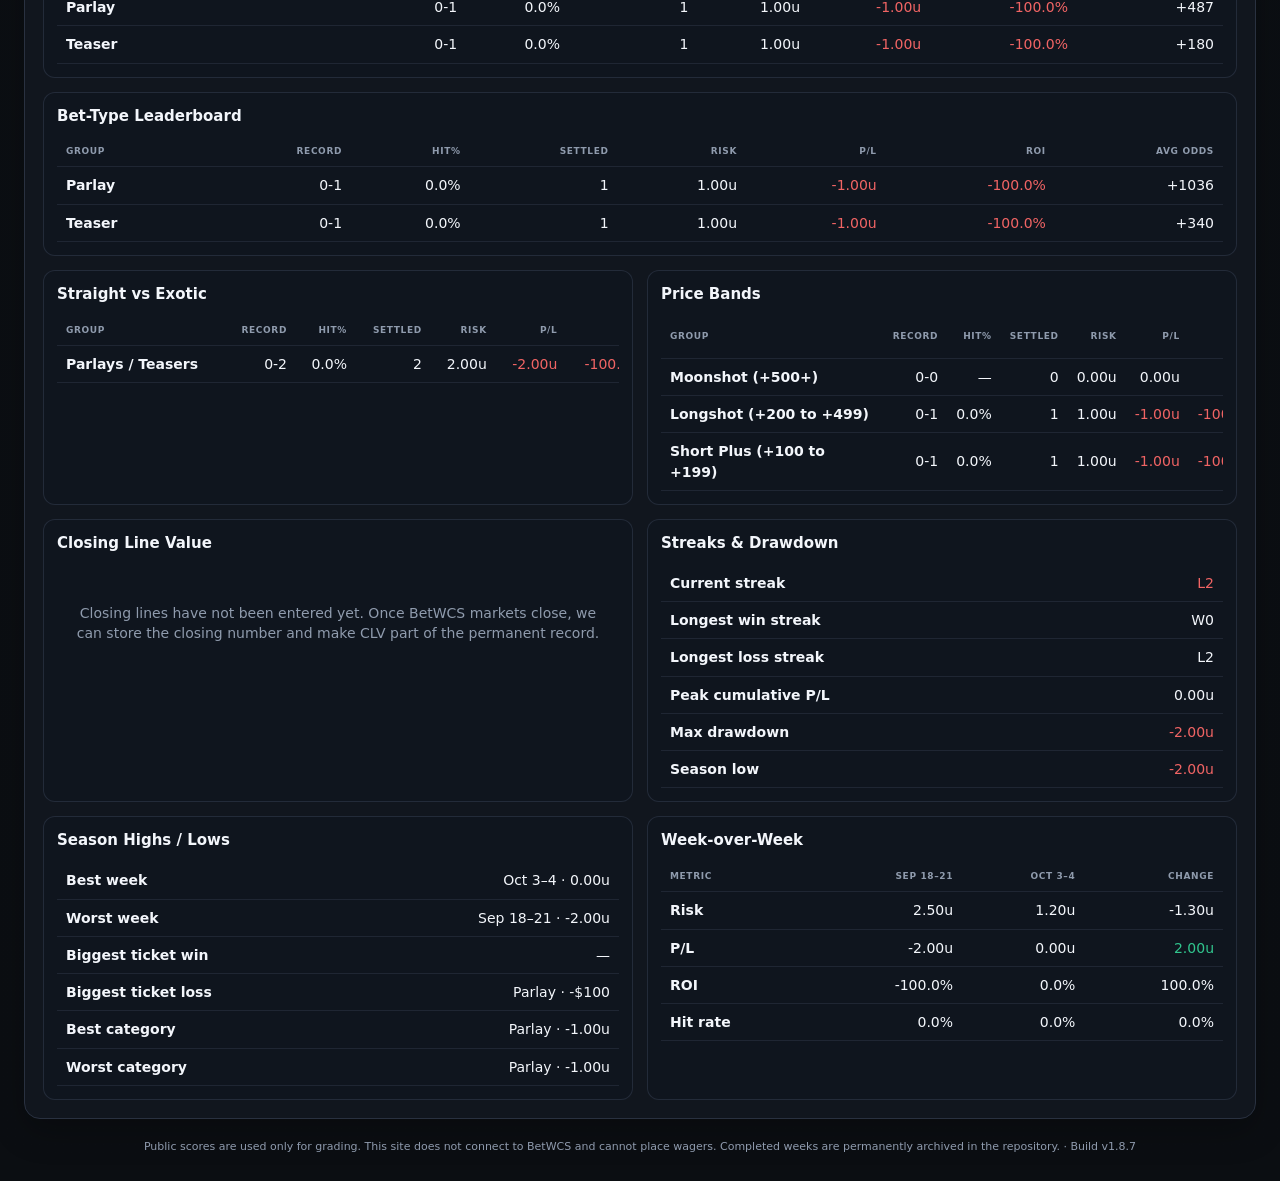
==== commit 41888baa: "Load Oct 3 betting card in tracker" ====
--- a/index.html
+++ b/index.html
@@ -11,7 +11,7 @@
   <link rel="stylesheet" href="styles.css?v=1.4">
   <link rel="stylesheet" href="v15.css?v=1.5">
   <link rel="stylesheet" href="v16.css?v=1.6">
-  <link rel="stylesheet" href="v17.css?v=1.8.6">
+  <link rel="stylesheet" href="v17.css?v=1.8.7">
 </head>
 <body>
   <div class="wrap">
@@ -34,24 +34,25 @@
     <main id="leagueSections"></main>
     <section id="weekRecaps"></section>
     <section id="analytics"></section>
-    <div class="footer">Public scores are used only for grading. This site does not connect to BetWCS and cannot place wagers. Completed weeks are permanently archived in the repository. · Build v1.8.6</div>
+    <div class="footer">Public scores are used only for grading. This site does not connect to BetWCS and cannot place wagers. Completed weeks are permanently archived in the repository. · Build v1.8.7</div>
   </div>
   <dialog id="manualDialog"><div class="modal-head"><div><h3>Manual score overrides</h3><div class="small">Use only if the public feed is delayed or a matchup is not recognized.</div></div><button class="btn" id="closeManual" type="button">Close</button></div><div class="modal-body"><div id="overrideRows"></div><div class="modal-actions"><button class="btn" id="clearOverrides" type="button">Clear overrides</button><button class="btn primary" id="saveOverrides" type="button">Save & grade</button></div></div></dialog>
-  <script src="data.js?v=1.8.6"></script>
-  <script src="data-patches.js?v=1.8.6"></script>
-  <script src="nfl-additions.js?v=1.8.6"></script>
-  <script src="week3-additions.js?v=1.8.6"></script>
-  <script src="nfl-week2-additions.js?v=1.8.6"></script>
-  <script src="score-fixes.js?v=1.8.6"></script>
-  <script src="result-fixes.js?v=1.8.6"></script>
-  <script>if(window.BET_TRACKER_DATA){window.BET_TRACKER_DATA.config.build='v1.8.6';window.BET_TRACKER_DATA.config.lastSiteUpdate='2026-09-20T12:50:00-07:00';}</script>
-  <script src="core.js?v=1.8.6"></script>
-  <script src="ui.js?v=1.8.6"></script>
-  <script src="analytics.js?v=1.8.6"></script>
-  <script src="gameday.js?v=1.8.6"></script>
-  <script src="enhancements.js?v=1.8.6"></script>
-  <script src="event-refresh.js?v=1.8.6"></script>
-  <script src="exact-score-refresh-v2.js?v=1.8.6"></script>
-  <script src="boot.js?v=1.8.6"></script>
+  <script src="data.js?v=1.8.7"></script>
+  <script src="data-patches.js?v=1.8.7"></script>
+  <script src="nfl-additions.js?v=1.8.7"></script>
+  <script src="week3-additions.js?v=1.8.7"></script>
+  <script src="nfl-week2-additions.js?v=1.8.7"></script>
+  <script src="week5-additions.js?v=1.8.7"></script>
+  <script src="score-fixes.js?v=1.8.7"></script>
+  <script src="result-fixes.js?v=1.8.7"></script>
+  <script>if(window.BET_TRACKER_DATA){window.BET_TRACKER_DATA.config.build='v1.8.7';window.BET_TRACKER_DATA.config.lastSiteUpdate='2026-10-03T09:08:00-07:00';}</script>
+  <script src="core.js?v=1.8.7"></script>
+  <script src="ui.js?v=1.8.7"></script>
+  <script src="analytics.js?v=1.8.7"></script>
+  <script src="gameday.js?v=1.8.7"></script>
+  <script src="enhancements.js?v=1.8.7"></script>
+  <script src="event-refresh.js?v=1.8.7"></script>
+  <script src="exact-score-refresh-v2.js?v=1.8.7"></script>
+  <script src="boot.js?v=1.8.7"></script>
 </body>
 </html>
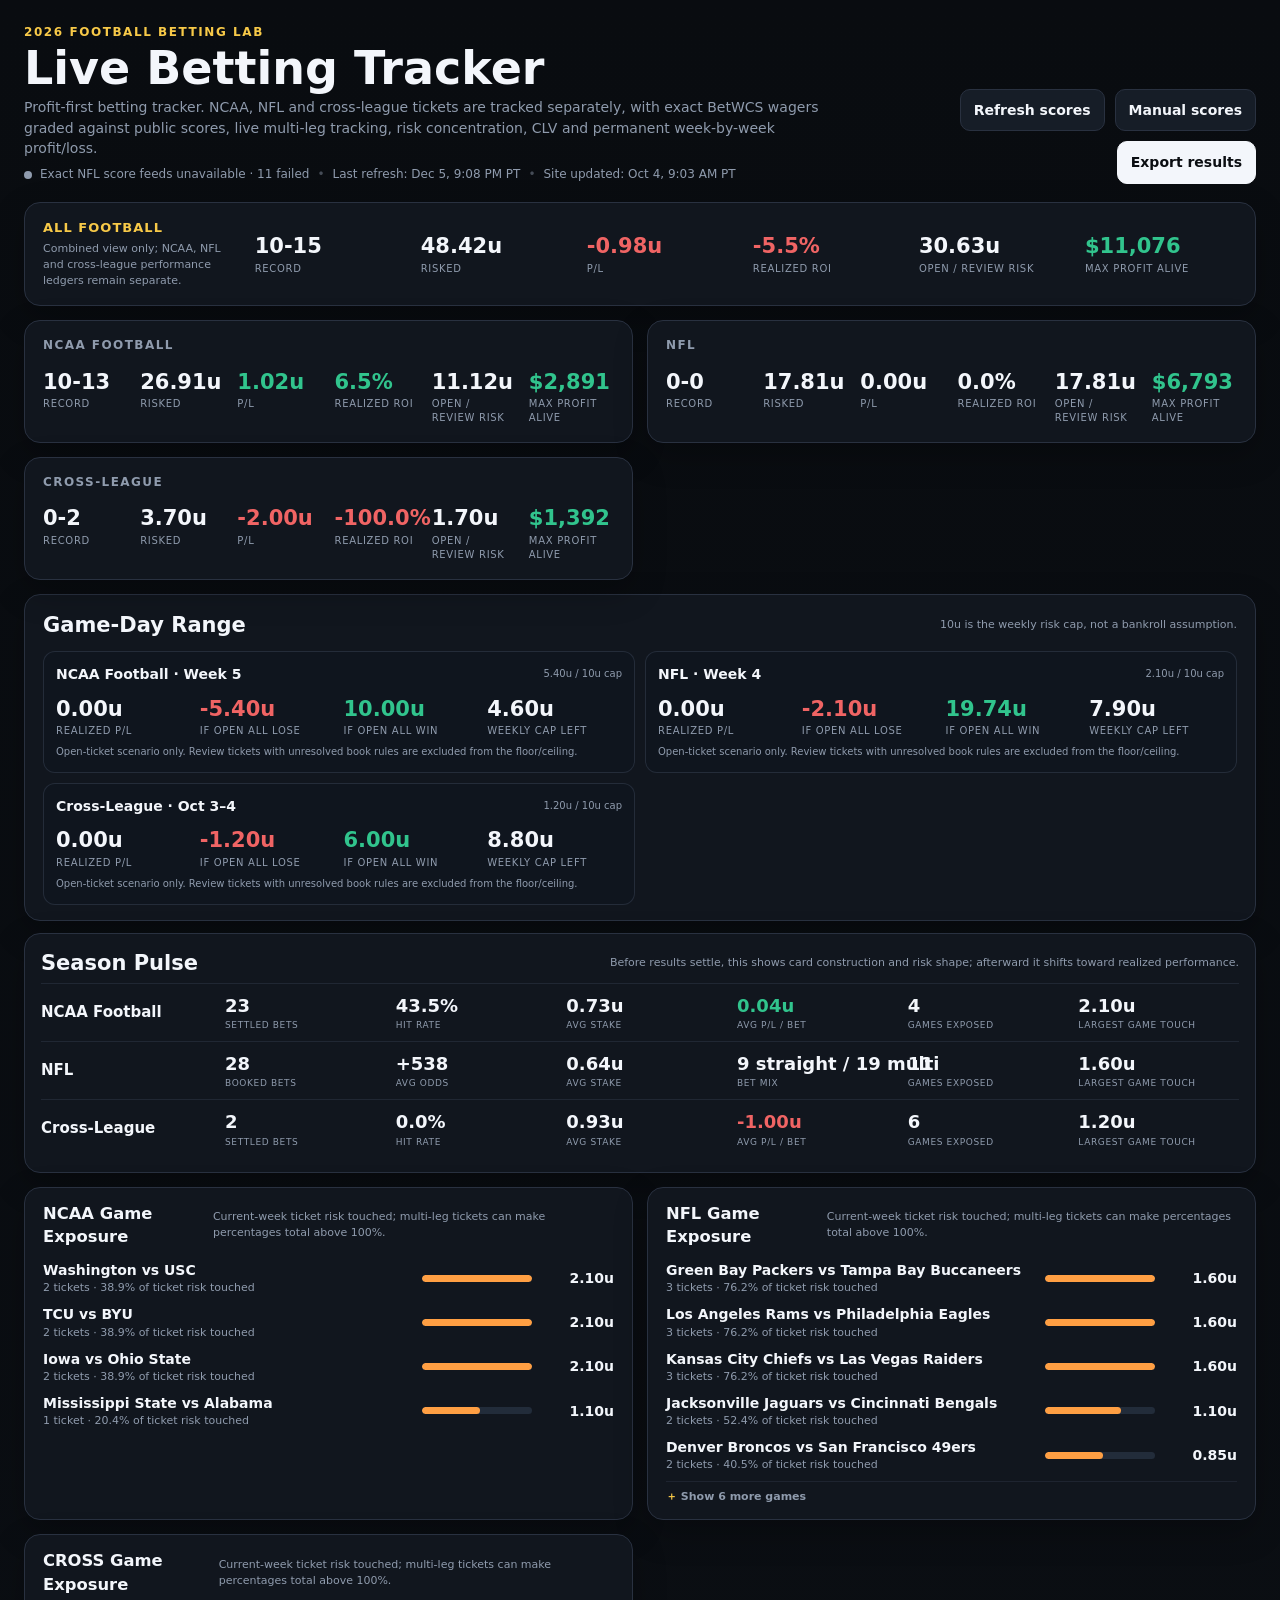
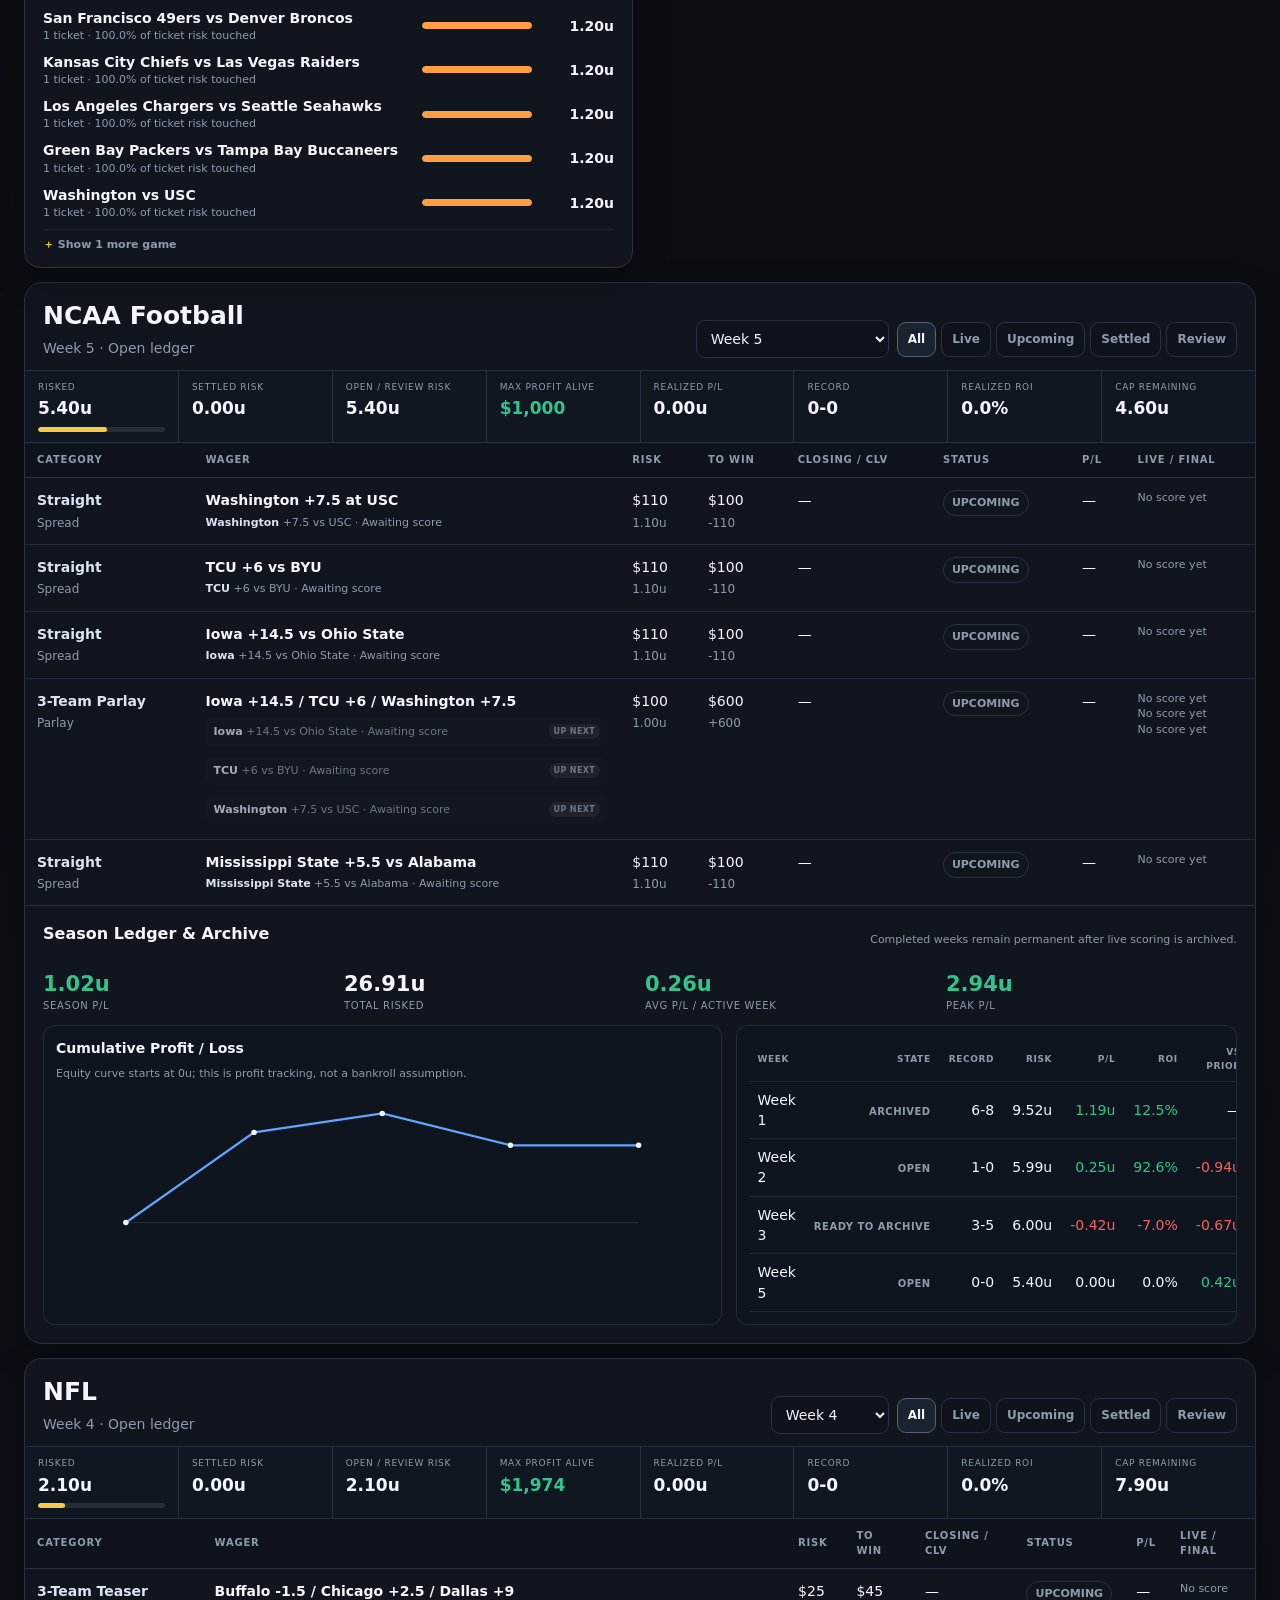
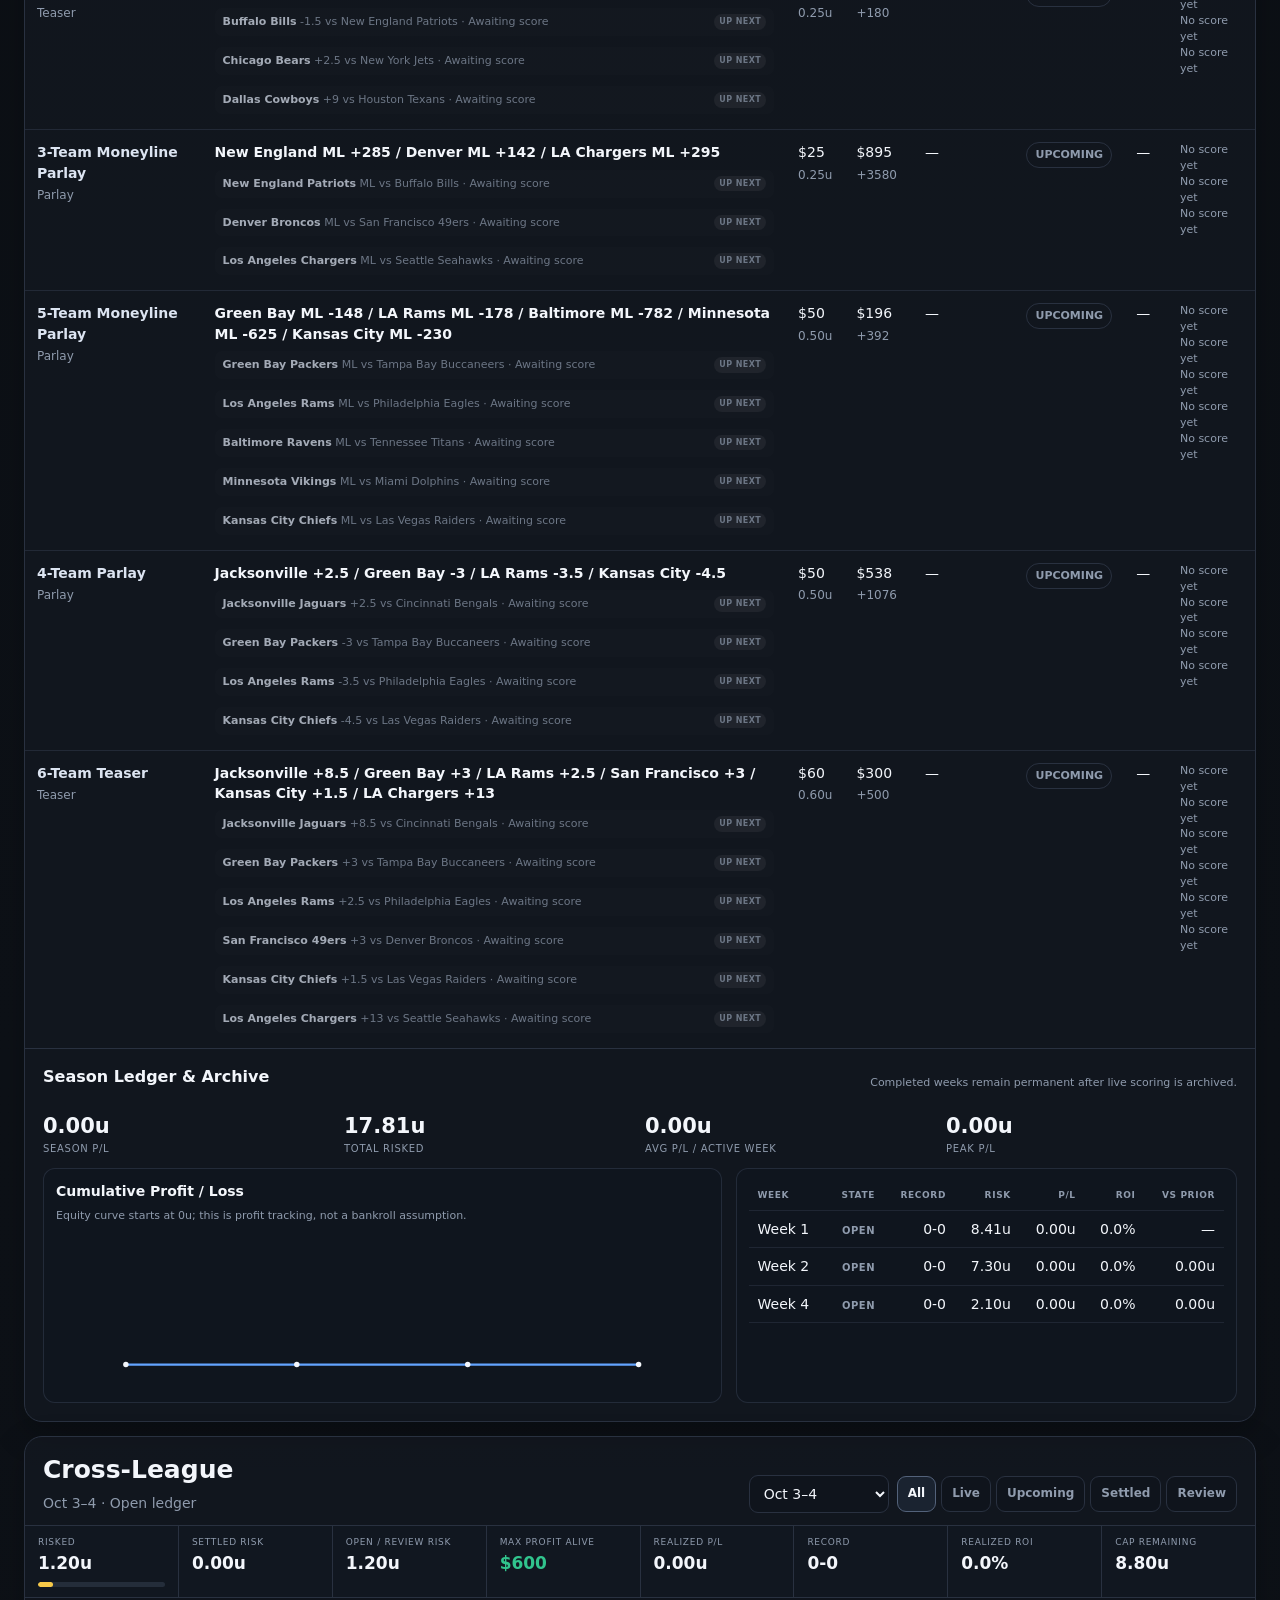
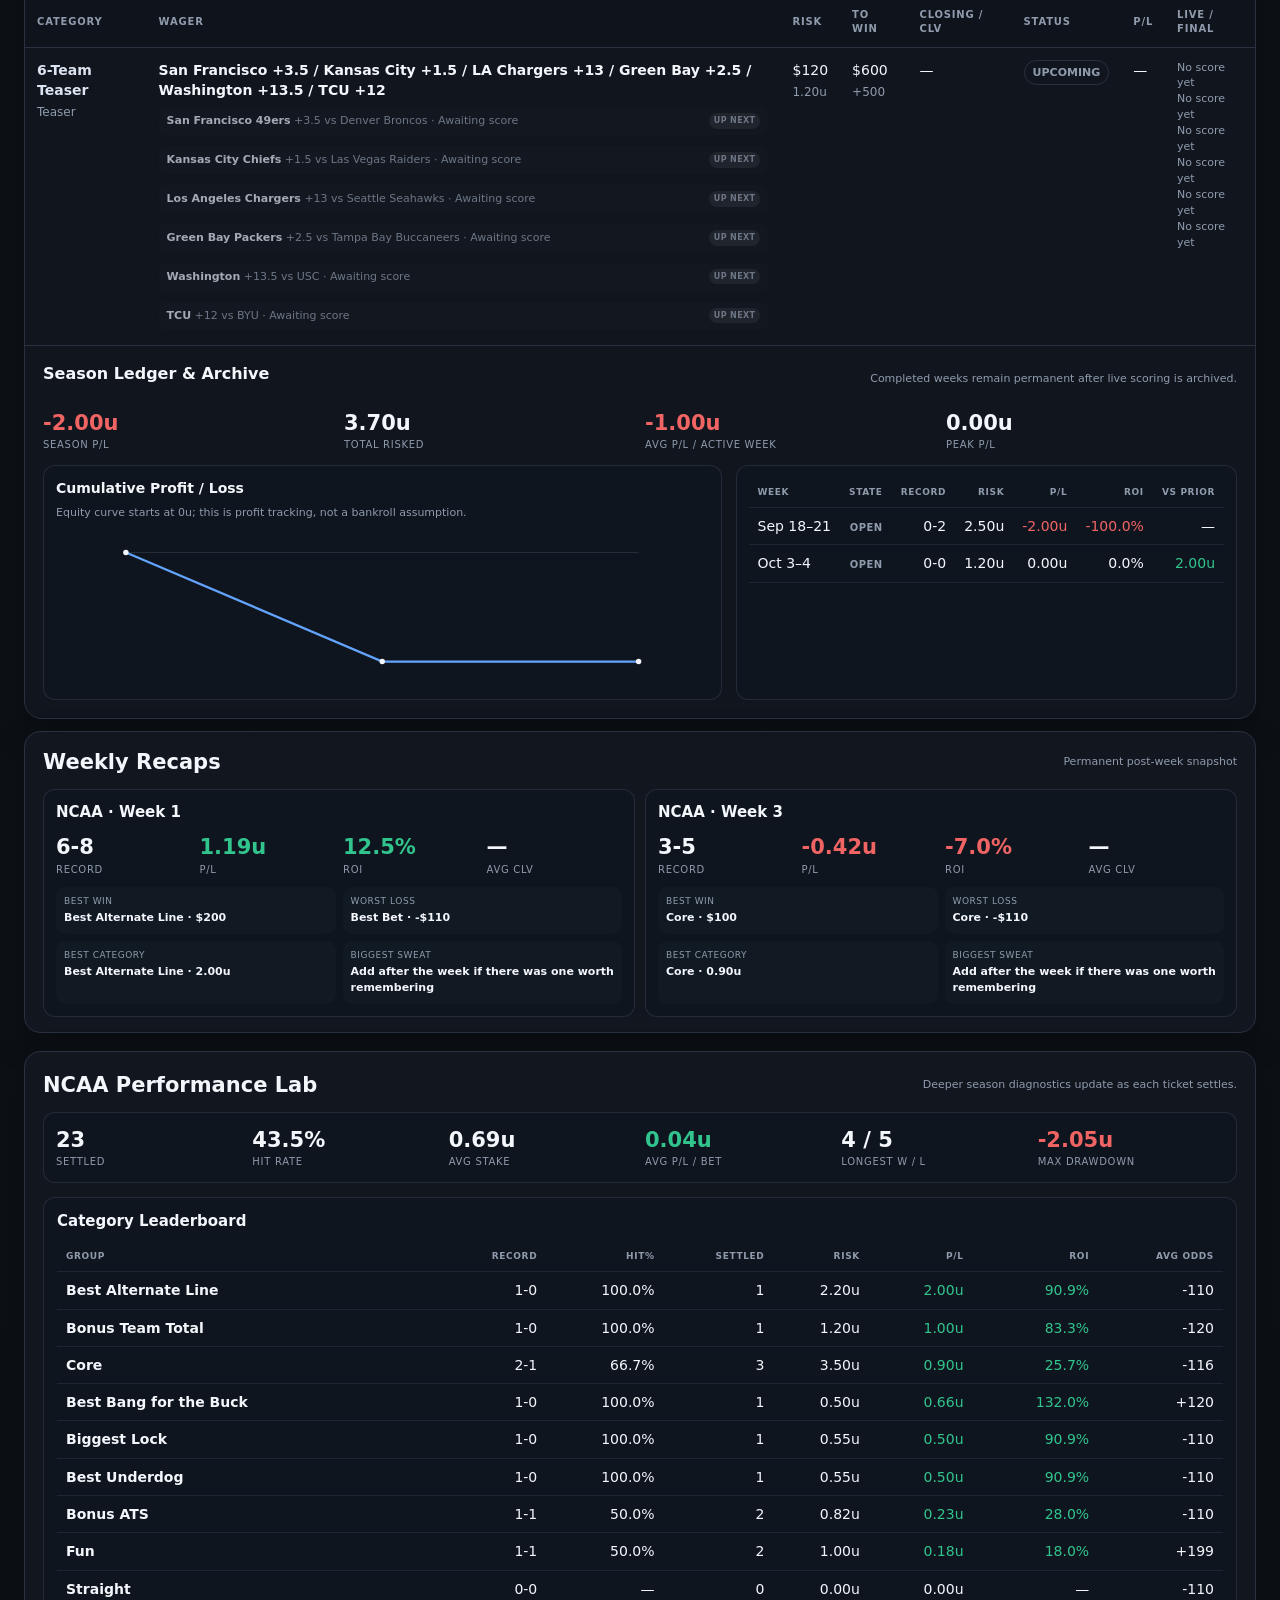
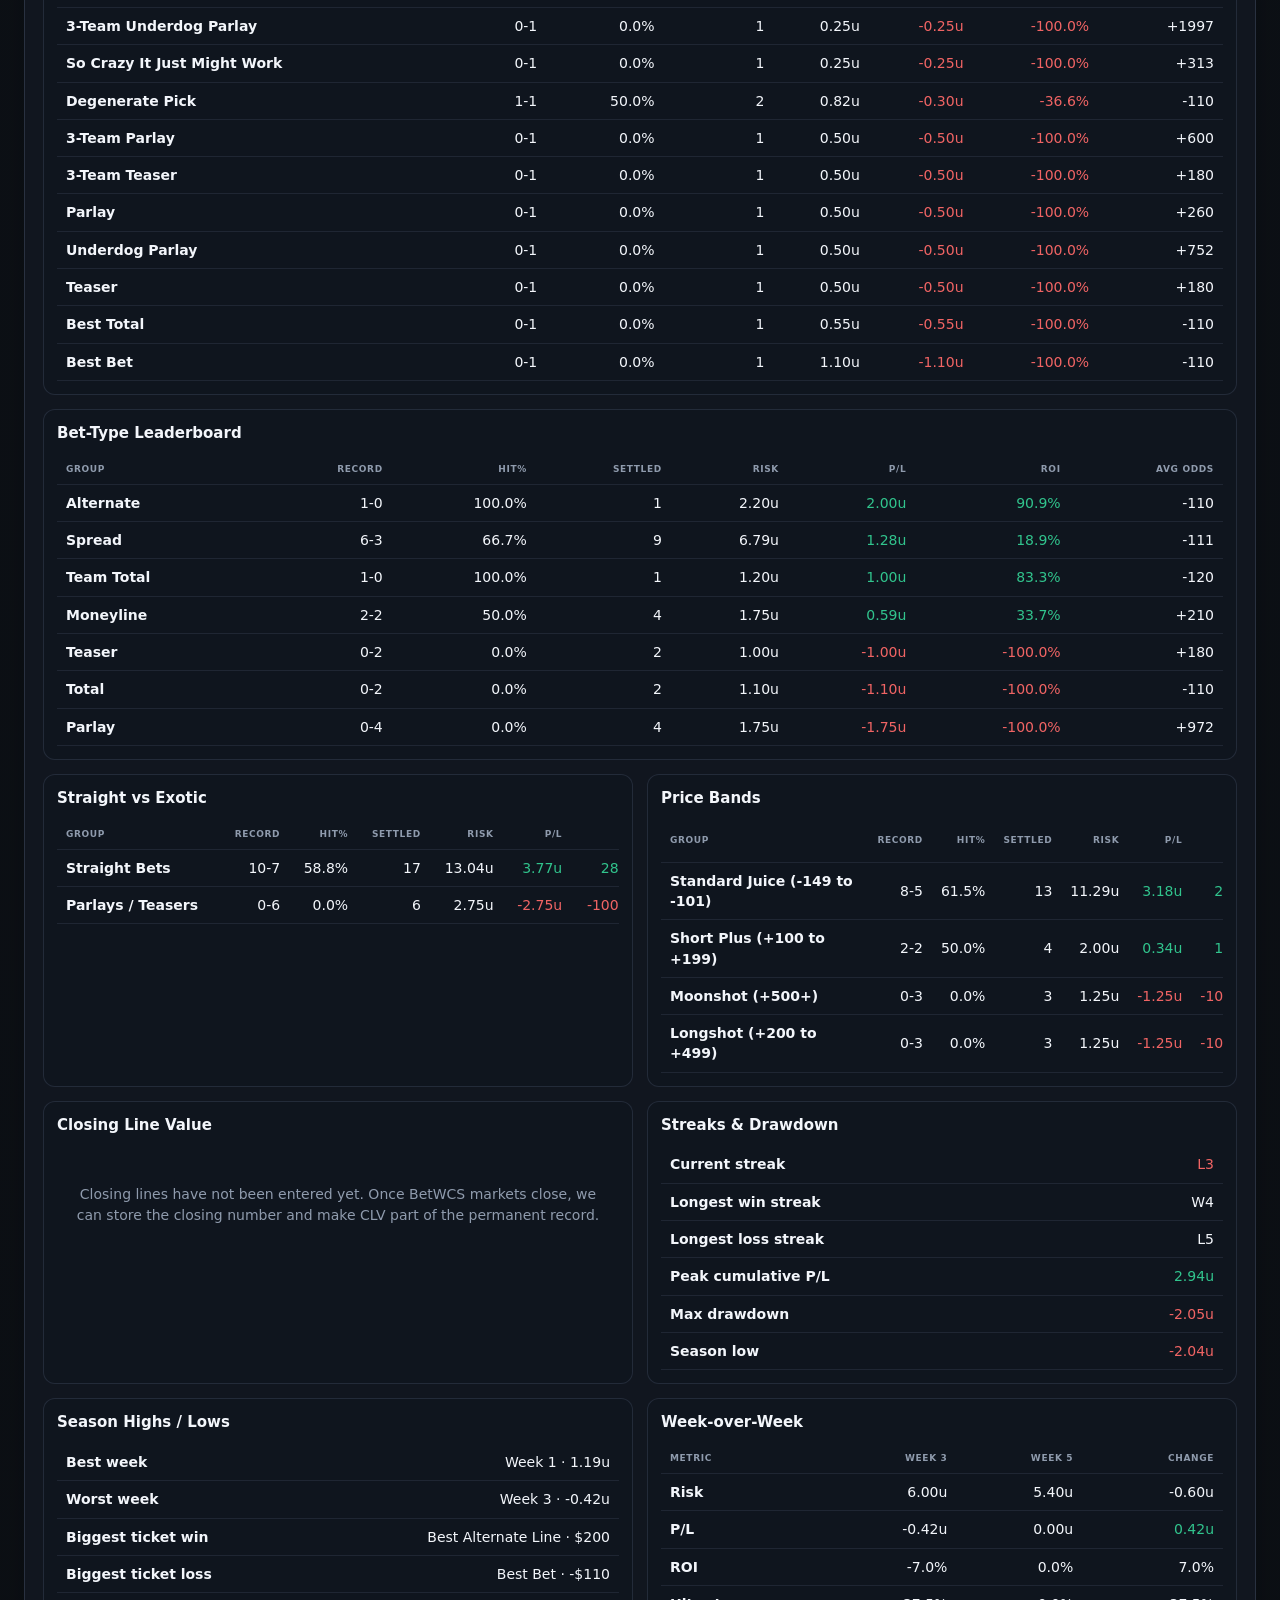
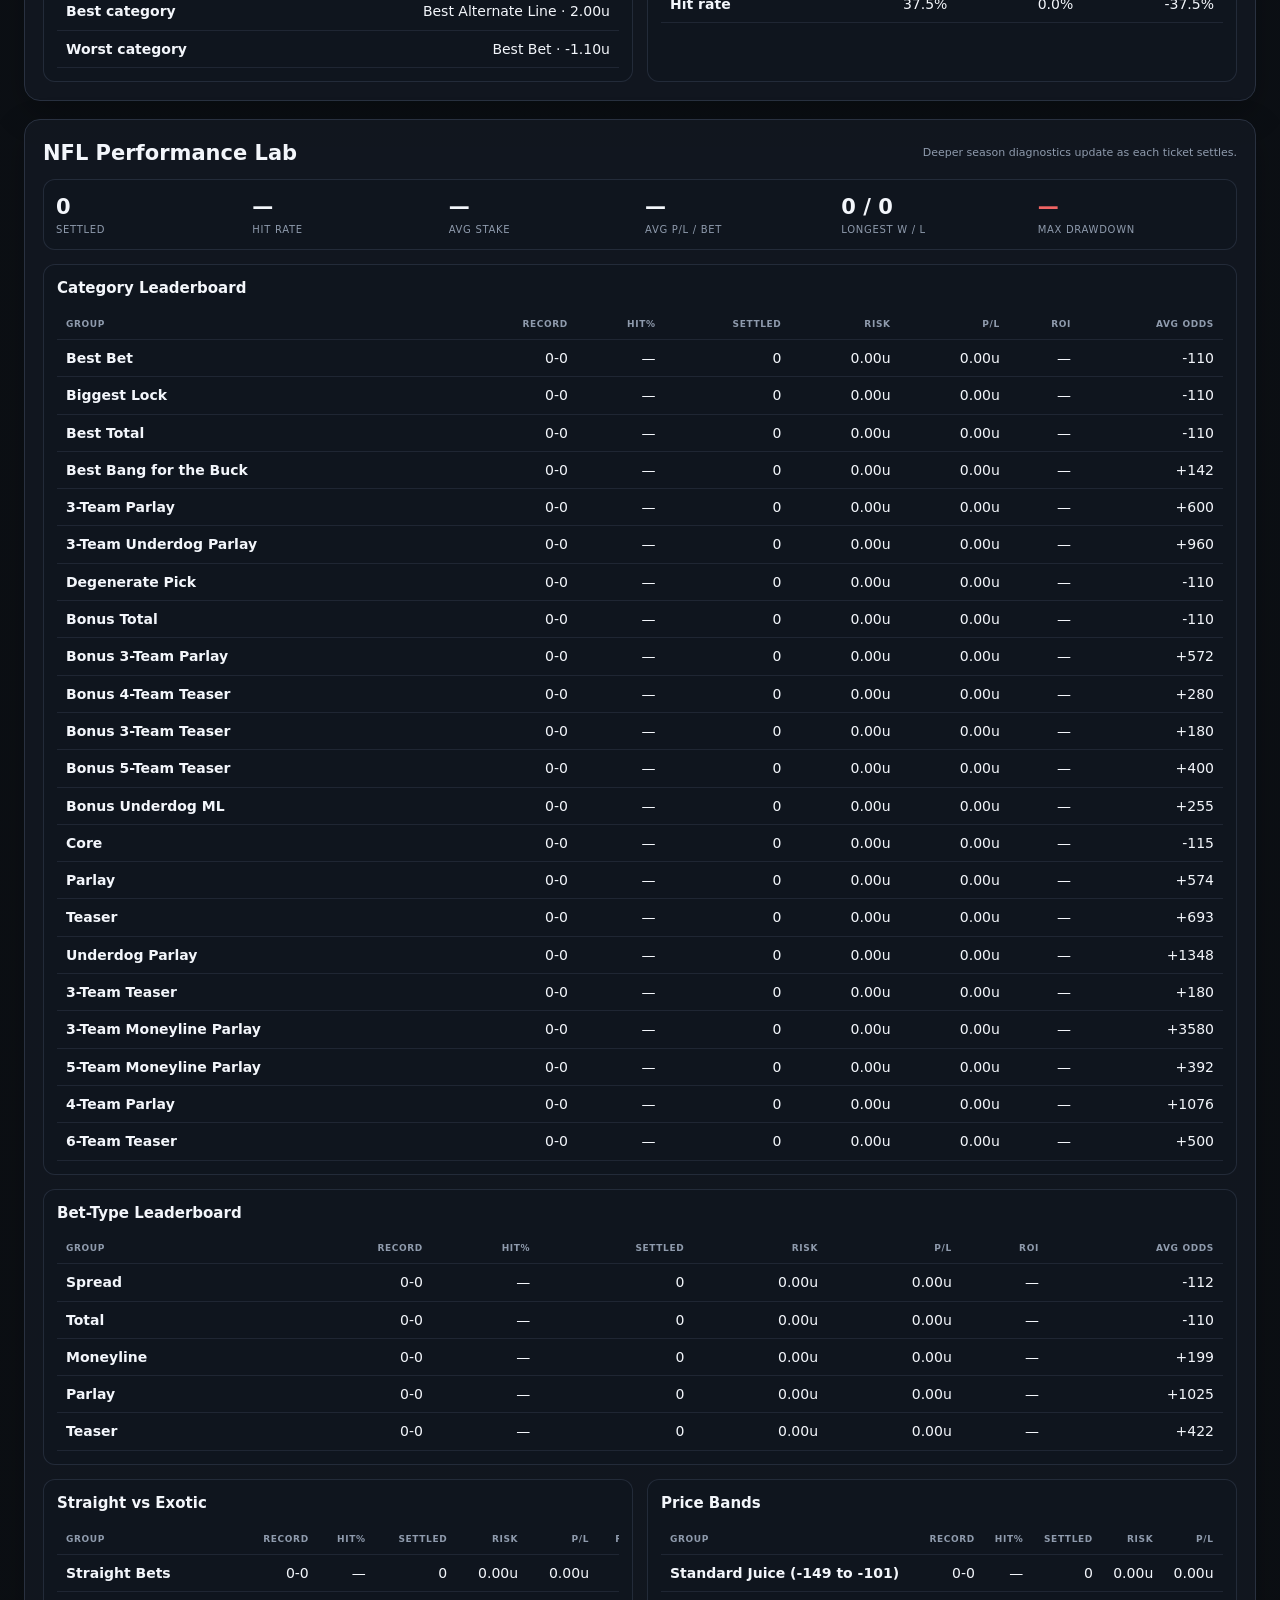
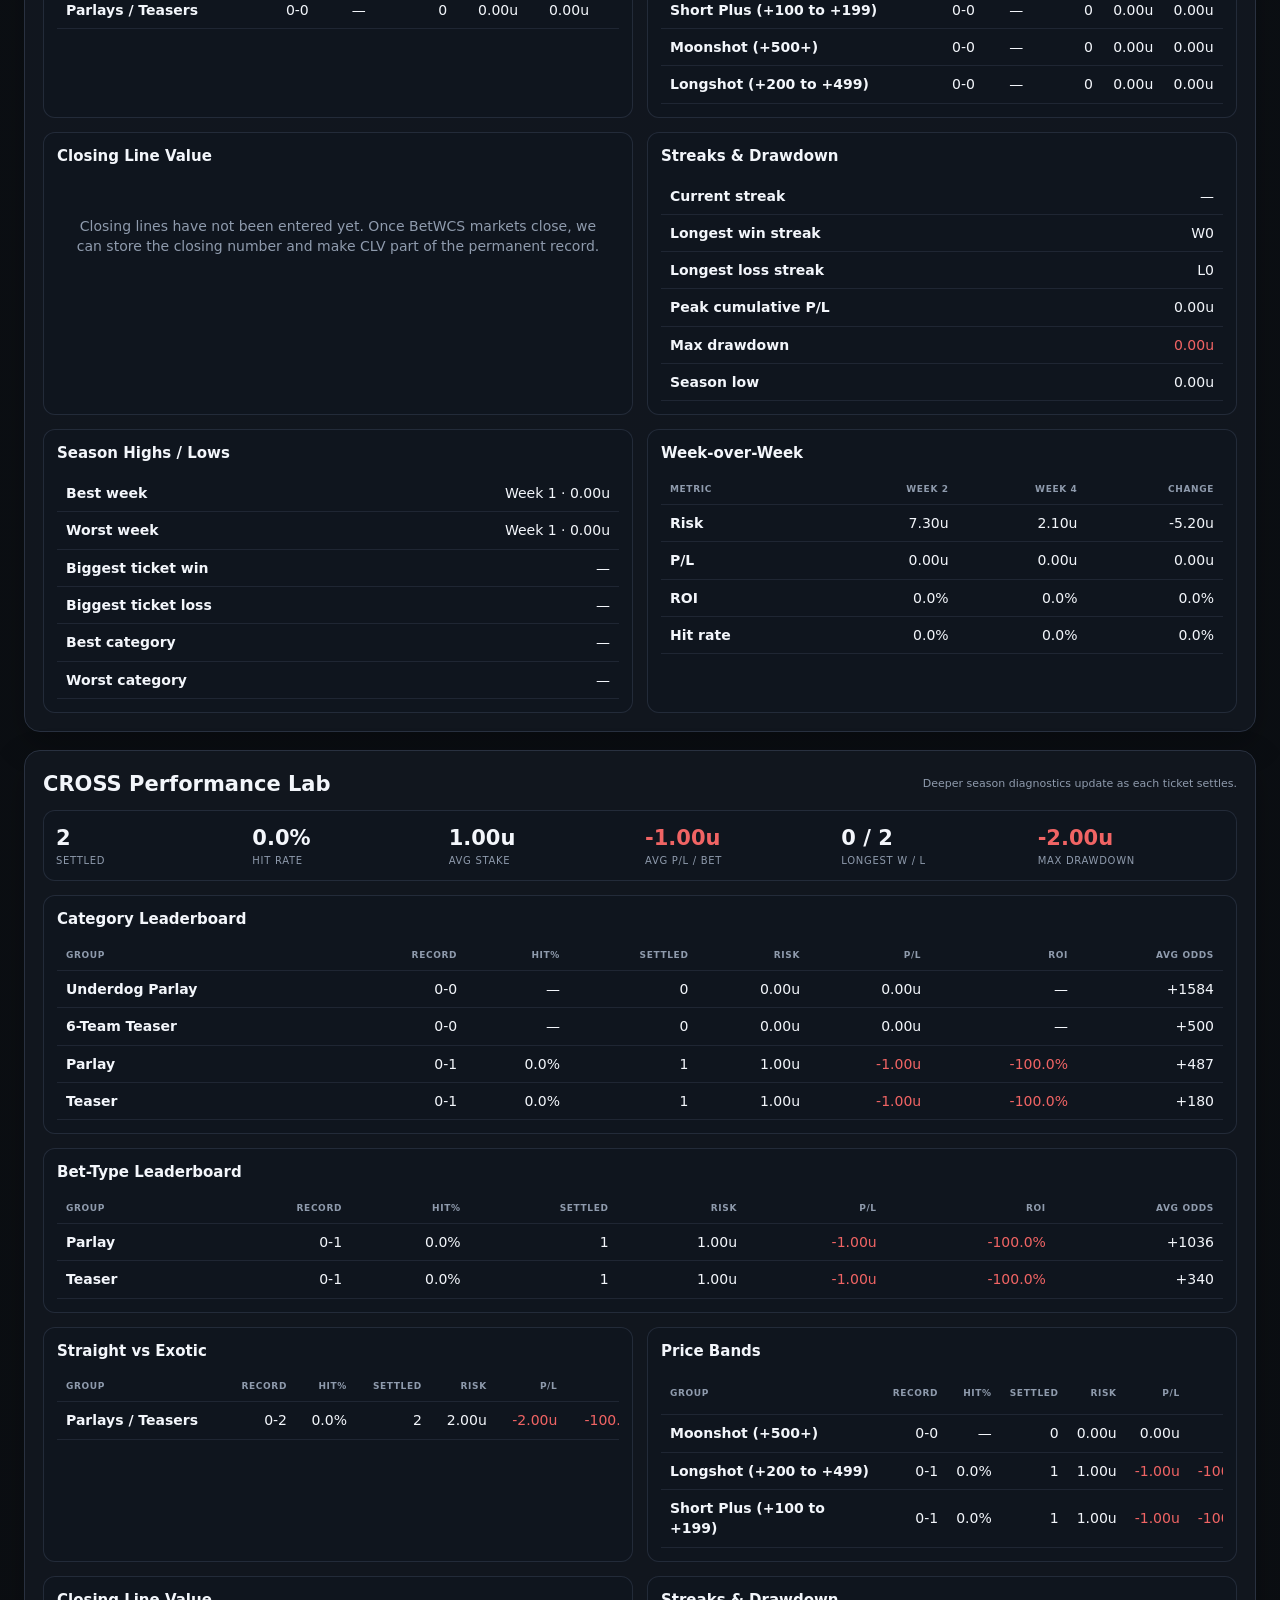
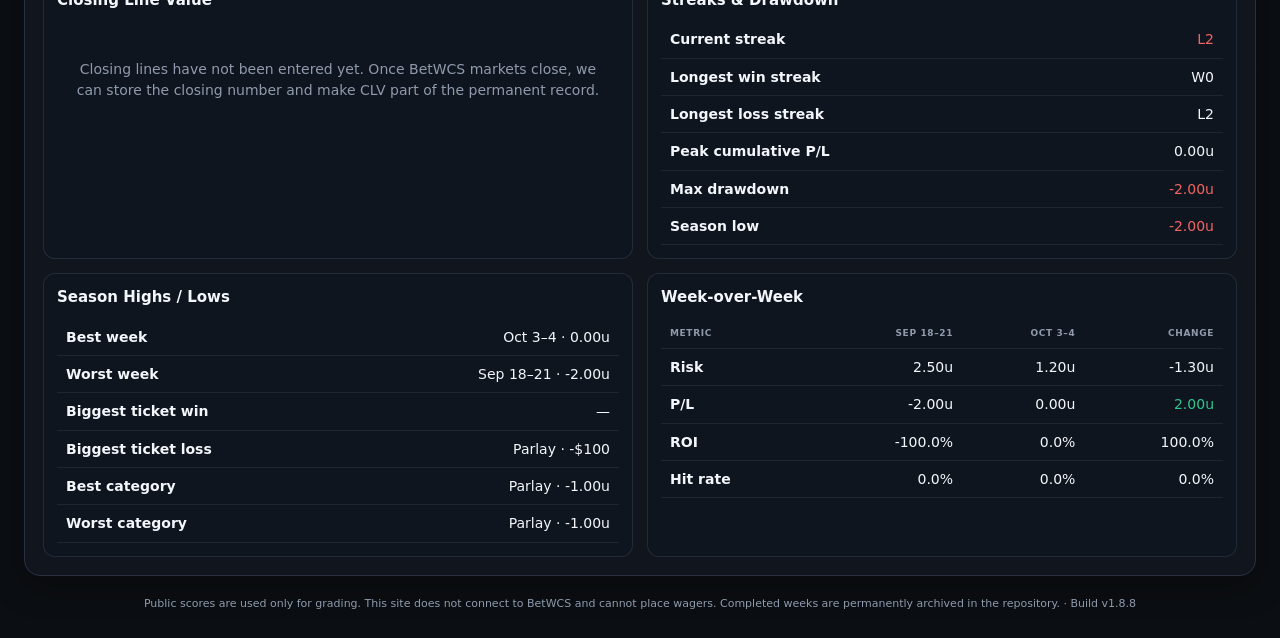
==== commit 9ed8d364: "Load Oct 4 NFL wagers in tracker" ====
--- a/index.html
+++ b/index.html
@@ -11,7 +11,7 @@
   <link rel="stylesheet" href="styles.css?v=1.4">
   <link rel="stylesheet" href="v15.css?v=1.5">
   <link rel="stylesheet" href="v16.css?v=1.6">
-  <link rel="stylesheet" href="v17.css?v=1.8.7">
+  <link rel="stylesheet" href="v17.css?v=1.8.8">
 </head>
 <body>
   <div class="wrap">
@@ -34,25 +34,26 @@
     <main id="leagueSections"></main>
     <section id="weekRecaps"></section>
     <section id="analytics"></section>
-    <div class="footer">Public scores are used only for grading. This site does not connect to BetWCS and cannot place wagers. Completed weeks are permanently archived in the repository. · Build v1.8.7</div>
+    <div class="footer">Public scores are used only for grading. This site does not connect to BetWCS and cannot place wagers. Completed weeks are permanently archived in the repository. · Build v1.8.8</div>
   </div>
   <dialog id="manualDialog"><div class="modal-head"><div><h3>Manual score overrides</h3><div class="small">Use only if the public feed is delayed or a matchup is not recognized.</div></div><button class="btn" id="closeManual" type="button">Close</button></div><div class="modal-body"><div id="overrideRows"></div><div class="modal-actions"><button class="btn" id="clearOverrides" type="button">Clear overrides</button><button class="btn primary" id="saveOverrides" type="button">Save & grade</button></div></div></dialog>
-  <script src="data.js?v=1.8.7"></script>
-  <script src="data-patches.js?v=1.8.7"></script>
-  <script src="nfl-additions.js?v=1.8.7"></script>
-  <script src="week3-additions.js?v=1.8.7"></script>
-  <script src="nfl-week2-additions.js?v=1.8.7"></script>
-  <script src="week5-additions.js?v=1.8.7"></script>
-  <script src="score-fixes.js?v=1.8.7"></script>
-  <script src="result-fixes.js?v=1.8.7"></script>
-  <script>if(window.BET_TRACKER_DATA){window.BET_TRACKER_DATA.config.build='v1.8.7';window.BET_TRACKER_DATA.config.lastSiteUpdate='2026-10-03T09:08:00-07:00';}</script>
-  <script src="core.js?v=1.8.7"></script>
-  <script src="ui.js?v=1.8.7"></script>
-  <script src="analytics.js?v=1.8.7"></script>
-  <script src="gameday.js?v=1.8.7"></script>
-  <script src="enhancements.js?v=1.8.7"></script>
-  <script src="event-refresh.js?v=1.8.7"></script>
-  <script src="exact-score-refresh-v2.js?v=1.8.7"></script>
-  <script src="boot.js?v=1.8.7"></script>
+  <script src="data.js?v=1.8.8"></script>
+  <script src="data-patches.js?v=1.8.8"></script>
+  <script src="nfl-additions.js?v=1.8.8"></script>
+  <script src="week3-additions.js?v=1.8.8"></script>
+  <script src="nfl-week2-additions.js?v=1.8.8"></script>
+  <script src="week5-additions.js?v=1.8.8"></script>
+  <script src="nfl-week4-additions.js?v=1.8.8"></script>
+  <script src="score-fixes.js?v=1.8.8"></script>
+  <script src="result-fixes.js?v=1.8.8"></script>
+  <script>if(window.BET_TRACKER_DATA){window.BET_TRACKER_DATA.config.build='v1.8.8';window.BET_TRACKER_DATA.config.lastSiteUpdate='2026-10-04T09:03:00-07:00';}</script>
+  <script src="core.js?v=1.8.8"></script>
+  <script src="ui.js?v=1.8.8"></script>
+  <script src="analytics.js?v=1.8.8"></script>
+  <script src="gameday.js?v=1.8.8"></script>
+  <script src="enhancements.js?v=1.8.8"></script>
+  <script src="event-refresh.js?v=1.8.8"></script>
+  <script src="exact-score-refresh-v2.js?v=1.8.8"></script>
+  <script src="boot.js?v=1.8.8"></script>
 </body>
 </html>
